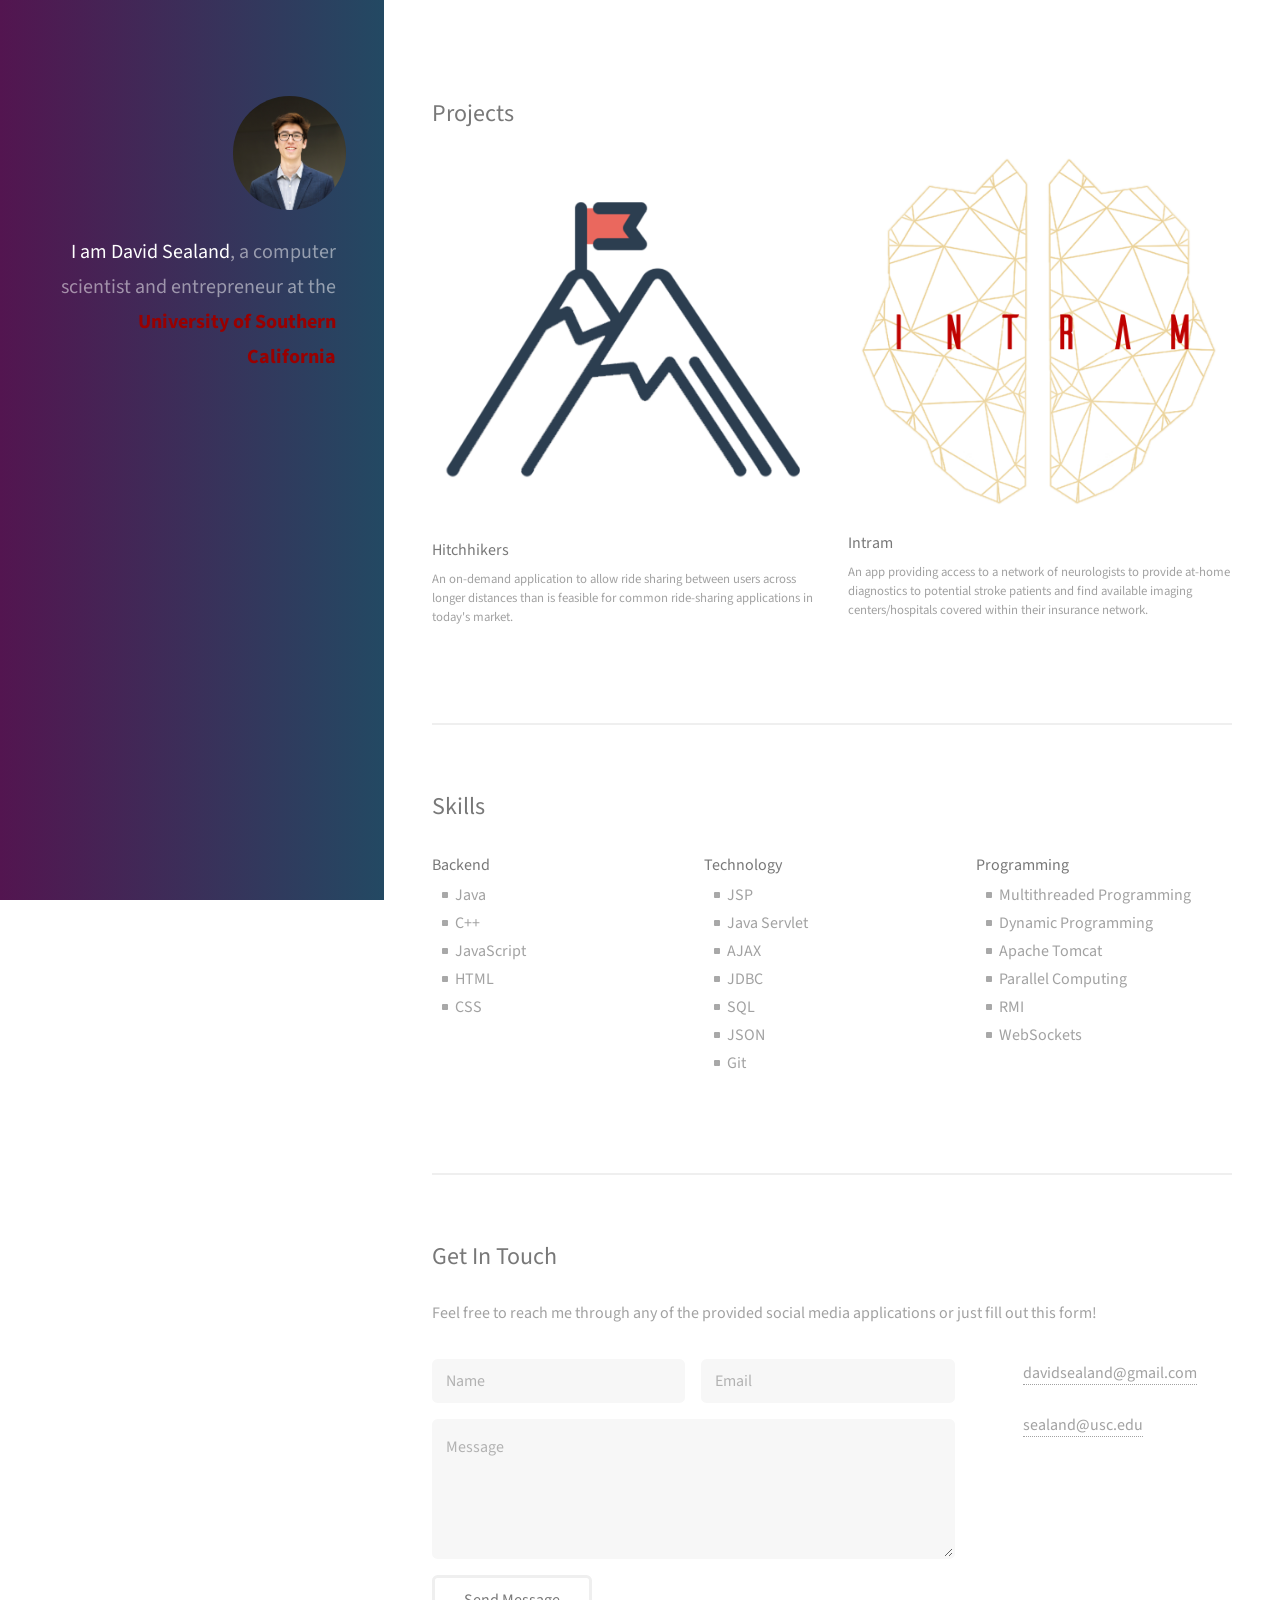
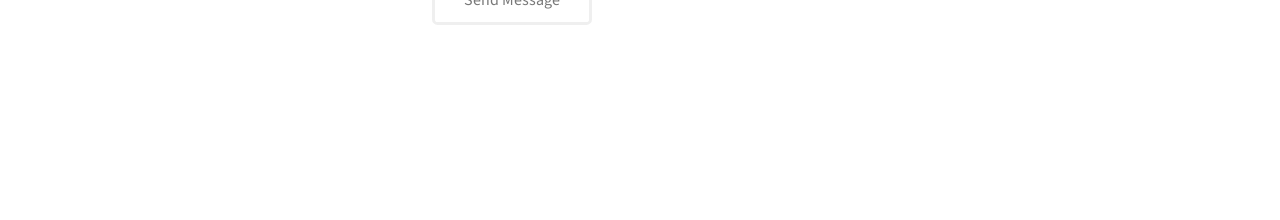
==== index.html @ 8eb6af82 "gradient" ====
<!DOCTYPE HTML>
<!--
	Strata by HTML5 UP
	html5up.net | @ajlkn
	Free for personal and commercial use under the CCA 3.0 license (html5up.net/license)
-->
<html>
	<head>
		<title>David Sealand</title>
		<link rel="icon" href="images/DS.jpg"/>
		<meta charset="utf-8" />
		<meta name="viewport" content="width=device-width, initial-scale=1" />
		<!--[if lte IE 8]><script src="assets/js/ie/html5shiv.js"></script><![endif]-->
		<link rel="stylesheet" href="assets/css/main.css" />
		<script src="https://cdnjs.cloudflare.com/ajax/libs/jquery/2.0.2/jquery.min.js"></script>
		<script src="assets/js/gradient.js"></script>
		<!--[if lte IE 8]><link rel="stylesheet" href="assets/css/ie8.css" /><![endif]-->
	</head>

	<body id="top">
		<!-- Header -->
			<header id="header">
				<div class="inner">
					<a href="#" class="image avatar"><img src="images\fulls\profile.jpg" alt="" /></a>
					<h1><strong>I am David Sealand</strong>, a computer<br />
					scientist and entrepreneur at the<br />
					<h7>University of Southern California</h7></h1><!--<a href="http://html5up.net">HTML5 UP</a>.</h1-->
				</div>
			</header>

		<!-- Main -->
			<div id="main">

				<!-- One -->
					<!-- <section id="one">
						<header class="major">
							<h2>Ipsum lorem dolor aliquam ante commodo<br />
							magna sed accumsan arcu neque.</h2>
						</header>
						<p>I am a sophomore studying computer science at the University of Southern California.</p>
						<ul class="actions">
							<li><a href="#" class="button">Learn More</a></li>
						</ul>
					</section> -->

				<!-- Two -->
					<section id="two">
						<h2>Projects</h2>
						<div class="row">
							<article class="6u 12u$(xsmall) work-item">
								<a href="https://github.com/davidsealand/Hitchhikers" target="_blank" class="image fit thumb"><img src="images/fulls/HitchhikersIcon.png" alt="" /></a>
								<h3>Hitchhikers</h3>
								<p>An on-demand application to allow ride sharing between users across longer distances than is feasible for common ride-sharing applications in today's market.</p>
							</article>
							<article class="6u$ 12u$(xsmall) work-item">
								<a href="http://scf.usc.edu/~sealand/Intram.pdf" target="_blank" class="image fit thumb"><img src="images/fulls/IntramIcon.png" alt="" /></a>
								<h3>Intram</h3>
								<p>An app providing access to a network of neurologists to provide at-home diagnostics to potential stroke patients and find available imaging centers/hospitals covered within their insurance network.</p>
							</article>
							<!-- <article class="6u 12u$(xsmall) work-item">
								<a href="images/fulls/03.jpg" class="image fit thumb"><img src="images/thumbs/03.jpg" alt="" /></a>
								<h3>Tortor metus commodo</h3>
								<p>Lorem ipsum dolor sit amet nisl sed nullam feugiat.</p>
							</article>
							<article class="6u$ 12u$(xsmall) work-item">
								<a href="images/fulls/04.jpg" class="image fit thumb"><img src="images/thumbs/04.jpg" alt="" /></a>
								<h3>Quam neque phasellus</h3>
								<p>Lorem ipsum dolor sit amet nisl sed nullam feugiat.</p>
							</article>
							<article class="6u 12u$(xsmall) work-item">
								<a href="images/fulls/05.jpg" class="image fit thumb"><img src="images/thumbs/05.jpg" alt="" /></a>
								<h3>Nunc enim commodo aliquet</h3>
								<p>Lorem ipsum dolor sit amet nisl sed nullam feugiat.</p>
							</article>
							<article class="6u$ 12u$(xsmall) work-item">
								<a href="images/fulls/06.jpg" class="image fit thumb"><img src="images/thumbs/06.jpg" alt="" /></a>
								<h3>Risus ornare lacinia</h3>
								<p>Lorem ipsum dolor sit amet nisl sed nullam feugiat.</p>
							</article> -->
						</div>
						<!-- <ul class="actions">
							<li><a href="#" class="button">Full Portfolio</a></li>
						</ul> -->
					</section>
					<section id="one">
						<h2>Skills</h2>
						<div class="box alt">
							<div class="row 50% uniform">
								<div class="4u"><span>
									<h8>Backend</h8>
									<ul>
										<li>Java</li>
										<li>C++</li>
										<li>JavaScript</li>
										<li>HTML</li>
										<li>CSS</li>
									</ul>
								</span></div>
								<div class="4u"><span>
									<h8><strong>Technology</strong></h8>
									<ul>
										<li>JSP</li>
										<li>Java Servlet</li>
										<li>AJAX</li>
										<li>JDBC</li>
										<li>SQL</li>
										<li>JSON</li>
										<li>Git</li>
									</ul>
								</span></div>
								<div class="4u$"><span>
									<h8><strong>Programming</strong></h8>
									<ul>
										<li>Multithreaded Programming</li>
										<li>Dynamic Programming</li>
										<li>Apache Tomcat</li>
										<li>Parallel Computing</li>
										<li>RMI</li>
										<li>WebSockets</li>
									</ul>
								</span></div>
							</div>
						</div>
					</section>
				<!-- Three -->
					<section id="three">
						<h2>Get In Touch</h2>
						<p>Feel free to reach me through any of the provided social media applications or just fill out this form!</p>
						<div class="row">
							<div class="8u 12u$(small)">
								<form method="post" action="http://www.usc.edu/cgi-bin/mail_form/sealand@usc.edu">
									<div class="row uniform 50%">
										<div class="6u 12u$(xsmall)"><input type="text" name="name" id="name" placeholder="Name" /></div>
										<div class="6u$ 12u$(xsmall)"><input type="email" name="email" id="email" placeholder="Email" /></div>
										<div class="12u$"><textarea name="message" id="message" placeholder="Message" rows="4"></textarea></div>
									</div>
									<ul class="actions">
										<li><input type="submit" value="Send Message" /></li>
									</ul>
								</form>
								
							</div>
							<div class="4u$ 12u$(small)">
								<ul class="labeled-icons">
									<!-- <li>
										<h3 class="icon fa-home"><span class="label">Address</span></h3>
										1816 NW 127th Pl<br />
										Portland, OR, 97229<br />
										United States
									</li> -->
									<!-- <li>
										<h3 class="icon fa-mobile"><span class="label">Phone</span></h3>
										503-351-7120
									</li> -->
									<li>
										<h3 class="icon fa-envelope-o"><span class="label">Email</span></h3>
										<a href="#">davidsealand@gmail.com</a>
									</li>
									<li>
										<h3 class="icon fa-envelope-o"><span class="label">Email</span></h3>
										<a href="#">sealand@usc.edu</a>
									</li>
								</ul>
							</div>
						</div>
					</section>

				<!-- Four -->
				<!-- 
					<section id="four">
						<h2>Elements</h2>

						<section>
							<h4>Text</h4>
							<p>This is <b>bold</b> and this is <strong>strong</strong>. This is <i>italic</i> and this is <em>emphasized</em>.
							This is <sup>superscript</sup> text and this is <sub>subscript</sub> text.
							This is <u>underlined</u> and this is code: <code>for (;;) { ... }</code>. Finally, <a href="#">this is a link</a>.</p>
							<hr />
							<header>
								<h4>Heading with a Subtitle</h4>
								<p>Lorem ipsum dolor sit amet nullam id egestas urna aliquam</p>
							</header>
							<p>Nunc lacinia ante nunc ac lobortis. Interdum adipiscing gravida odio porttitor sem non mi integer non faucibus ornare mi ut ante amet placerat aliquet. Volutpat eu sed ante lacinia sapien lorem accumsan varius montes viverra nibh in adipiscing blandit tempus accumsan.</p>
							<header>
								<h5>Heading with a Subtitle</h5>
								<p>Lorem ipsum dolor sit amet nullam id egestas urna aliquam</p>
							</header>
							<p>Nunc lacinia ante nunc ac lobortis. Interdum adipiscing gravida odio porttitor sem non mi integer non faucibus ornare mi ut ante amet placerat aliquet. Volutpat eu sed ante lacinia sapien lorem accumsan varius montes viverra nibh in adipiscing blandit tempus accumsan.</p>
							<hr />
							<h2>Heading Level 2</h2>
							<h3>Heading Level 3</h3>
							<h4>Heading Level 4</h4>
							<h5>Heading Level 5</h5>
							<h6>Heading Level 6</h6>
							<hr />
							<h5>Blockquote</h5>
							<blockquote>Fringilla nisl. Donec accumsan interdum nisi, quis tincidunt felis sagittis eget tempus euismod. Vestibulum ante ipsum primis in faucibus vestibulum. Blandit adipiscing eu felis iaculis volutpat ac adipiscing accumsan faucibus. Vestibulum ante ipsum primis in faucibus lorem ipsum dolor sit amet nullam adipiscing eu felis.</blockquote>
							<h5>Preformatted</h5>
							<pre><code>i = 0;

while (!deck.isInOrder()) {
print 'Iteration ' + i;
deck.shuffle();
i++;
}

print 'It took ' + i + ' iterations to sort the deck.';</code></pre>
						</section>

						<section>
							<h4>Lists</h4>
							<div class="row">
								<div class="6u 12u$(xsmall)">
									<h5>Unordered</h5>
									<ul>
										<li>Dolor pulvinar etiam magna etiam.</li>
										<li>Sagittis adipiscing lorem eleifend.</li>
										<li>Felis enim feugiat dolore viverra.</li>
									</ul>
									<h5>Alternate</h5>
									<ul class="alt">
										<li>Dolor pulvinar etiam magna etiam.</li>
										<li>Sagittis adipiscing lorem eleifend.</li>
										<li>Felis enim feugiat dolore viverra.</li>
									</ul>
								</div>
								<div class="6u$ 12u$(xsmall)">
									<h5>Ordered</h5>
									<ol>
										<li>Dolor pulvinar etiam magna etiam.</li>
										<li>Etiam vel felis at lorem sed viverra.</li>
										<li>Felis enim feugiat dolore viverra.</li>
										<li>Dolor pulvinar etiam magna etiam.</li>
										<li>Etiam vel felis at lorem sed viverra.</li>
										<li>Felis enim feugiat dolore viverra.</li>
									</ol>
									<h5>Icons</h5>
									<ul class="icons">
										<li><a href="#" class="icon fa-twitter"><span class="label">Twitter</span></a></li>
										<li><a href="#" class="icon fa-facebook"><span class="label">Facebook</span></a></li>
										<li><a href="#" class="icon fa-instagram"><span class="label">Instagram</span></a></li>
										<li><a href="#" class="icon fa-github"><span class="label">Github</span></a></li>
										<li><a href="#" class="icon fa-dribbble"><span class="label">Dribbble</span></a></li>
										<li><a href="#" class="icon fa-tumblr"><span class="label">Tumblr</span></a></li>
									</ul>
								</div>
							</div>
							<h5>Actions</h5>
							<ul class="actions">
								<li><a href="#" class="button special">Default</a></li>
								<li><a href="#" class="button">Default</a></li>
							</ul>
							<ul class="actions small">
								<li><a href="#" class="button special small">Small</a></li>
								<li><a href="#" class="button small">Small</a></li>
							</ul>
							<div class="row">
								<div class="6u 12u$(small)">
									<ul class="actions vertical">
										<li><a href="#" class="button special">Default</a></li>
										<li><a href="#" class="button">Default</a></li>
									</ul>
								</div>
								<div class="6u$ 12u$(small)">
									<ul class="actions vertical small">
										<li><a href="#" class="button special small">Small</a></li>
										<li><a href="#" class="button small">Small</a></li>
									</ul>
								</div>
								<div class="6u 12u$(small)">
									<ul class="actions vertical">
										<li><a href="#" class="button special fit">Default</a></li>
										<li><a href="#" class="button fit">Default</a></li>
									</ul>
								</div>
								<div class="6u$ 12u$(small)">
									<ul class="actions vertical small">
										<li><a href="#" class="button special small fit">Small</a></li>
										<li><a href="#" class="button small fit">Small</a></li>
									</ul>
								</div>
							</div>
						</section>

						<section>
							<h4>Table</h4>
							<h5>Default</h5>
							<div class="table-wrapper">
								<table>
									<thead>
										<tr>
											<th>Name</th>
											<th>Description</th>
											<th>Price</th>
										</tr>
									</thead>
									<tbody>
										<tr>
											<td>Item One</td>
											<td>Ante turpis integer aliquet porttitor.</td>
											<td>29.99</td>
										</tr>
										<tr>
											<td>Item Two</td>
											<td>Vis ac commodo adipiscing arcu aliquet.</td>
											<td>19.99</td>
										</tr>
										<tr>
											<td>Item Three</td>
											<td> Morbi faucibus arcu accumsan lorem.</td>
											<td>29.99</td>
										</tr>
										<tr>
											<td>Item Four</td>
											<td>Vitae integer tempus condimentum.</td>
											<td>19.99</td>
										</tr>
										<tr>
											<td>Item Five</td>
											<td>Ante turpis integer aliquet porttitor.</td>
											<td>29.99</td>
										</tr>
									</tbody>
									<tfoot>
										<tr>
											<td colspan="2"></td>
											<td>100.00</td>
										</tr>
									</tfoot>
								</table>
							</div>

							<h5>Alternate</h5>
							<div class="table-wrapper">
								<table class="alt">
									<thead>
										<tr>
											<th>Name</th>
											<th>Description</th>
											<th>Price</th>
										</tr>
									</thead>
									<tbody>
										<tr>
											<td>Item One</td>
											<td>Ante turpis integer aliquet porttitor.</td>
											<td>29.99</td>
										</tr>
										<tr>
											<td>Item Two</td>
											<td>Vis ac commodo adipiscing arcu aliquet.</td>
											<td>19.99</td>
										</tr>
										<tr>
											<td>Item Three</td>
											<td> Morbi faucibus arcu accumsan lorem.</td>
											<td>29.99</td>
										</tr>
										<tr>
											<td>Item Four</td>
											<td>Vitae integer tempus condimentum.</td>
											<td>19.99</td>
										</tr>
										<tr>
											<td>Item Five</td>
											<td>Ante turpis integer aliquet porttitor.</td>
											<td>29.99</td>
										</tr>
									</tbody>
									<tfoot>
										<tr>
											<td colspan="2"></td>
											<td>100.00</td>
										</tr>
									</tfoot>
								</table>
							</div>
						</section>

						<section>
							<h4>Buttons</h4>
							<ul class="actions">
								<li><a href="#" class="button special">Special</a></li>
								<li><a href="#" class="button">Default</a></li>
							</ul>
							<ul class="actions">
								<li><a href="#" class="button big">Big</a></li>
								<li><a href="#" class="button">Default</a></li>
								<li><a href="#" class="button small">Small</a></li>
							</ul>
							<ul class="actions fit">
								<li><a href="#" class="button special fit">Fit</a></li>
								<li><a href="#" class="button fit">Fit</a></li>
							</ul>
							<ul class="actions fit small">
								<li><a href="#" class="button special fit small">Fit + Small</a></li>
								<li><a href="#" class="button fit small">Fit + Small</a></li>
							</ul>
							<ul class="actions">
								<li><a href="#" class="button special icon fa-download">Icon</a></li>
								<li><a href="#" class="button icon fa-download">Icon</a></li>
							</ul>
							<ul class="actions">
								<li><span class="button special disabled">Special</span></li>
								<li><span class="button disabled">Default</span></li>
							</ul>
						</section>

						<section>
							<h4>Form</h4>
							<form method="post" action="#">
								<div class="row uniform 50%">
									<div class="6u 12u$(xsmall)">
										<input type="text" name="demo-name" id="demo-name" value="" placeholder="Name" />
									</div>
									<div class="6u$ 12u$(xsmall)">
										<input type="email" name="demo-email" id="demo-email" value="" placeholder="Email" />
									</div>
									<div class="12u$">
										<div class="select-wrapper">
											<select name="demo-category" id="demo-category">
												<option value="">- Category -</option>
												<option value="1">Manufacturing</option>
												<option value="1">Shipping</option>
												<option value="1">Administration</option>
												<option value="1">Human Resources</option>
											</select>
										</div>
									</div>
									<div class="4u 12u$(small)">
										<input type="radio" id="demo-priority-low" name="demo-priority" checked>
										<label for="demo-priority-low">Low Priority</label>
									</div>
									<div class="4u 12u$(small)">
										<input type="radio" id="demo-priority-normal" name="demo-priority">
										<label for="demo-priority-normal">Normal Priority</label>
									</div>
									<div class="4u$ 12u(small)">
										<input type="radio" id="demo-priority-high" name="demo-priority">
										<label for="demo-priority-high">High Priority</label>
									</div>
									<div class="6u 12u$(small)">
										<input type="checkbox" id="demo-copy" name="demo-copy">
										<label for="demo-copy">Email me a copy of this message</label>
									</div>
									<div class="6u$ 12u$(small)">
										<input type="checkbox" id="demo-human" name="demo-human" checked>
										<label for="demo-human">I am a human and not a robot</label>
									</div>
									<div class="12u$">
										<textarea name="demo-message" id="demo-message" placeholder="Enter your message" rows="6"></textarea>
									</div>
									<div class="12u$">
										<ul class="actions">
											<li><input type="submit" value="Send Message" class="special" /></li>
											<li><input type="reset" value="Reset" /></li>
										</ul>
									</div>
								</div>
							</form>
						</section>

						<section>
							<h4>Image</h4>
							<h5>Fit</h5>
							<div class="box alt">
								<div class="row 50% uniform">
									<div class="12u$"><span class="image fit"><img src="images/fulls/05.jpg" alt="" /></span></div>
									<div class="4u"><span class="image fit"><img src="images/thumbs/01.jpg" alt="" /></span></div>
									<div class="4u"><span class="image fit"><img src="images/thumbs/02.jpg" alt="" /></span></div>
									<div class="4u$"><span class="image fit"><img src="images/thumbs/03.jpg" alt="" /></span></div>
									<div class="4u"><span class="image fit"><img src="images/thumbs/04.jpg" alt="" /></span></div>
									<div class="4u"><span class="image fit"><img src="images/thumbs/05.jpg" alt="" /></span></div>
									<div class="4u$"><span class="image fit"><img src="images/thumbs/06.jpg" alt="" /></span></div>
									<div class="4u"><span class="image fit"><img src="images/thumbs/03.jpg" alt="" /></span></div>
									<div class="4u"><span class="image fit"><img src="images/thumbs/02.jpg" alt="" /></span></div>
									<div class="4u$"><span class="image fit"><img src="images/thumbs/01.jpg" alt="" /></span></div>
								</div>
							</div>
							<h5>Left &amp; Right</h5>
							<p><span class="image left"><img src="images/avatar.jpg" alt="" /></span>Fringilla nisl. Donec accumsan interdum nisi, quis tincidunt felis sagittis eget. tempus euismod. Vestibulum ante ipsum primis in faucibus vestibulum. Blandit adipiscing eu felis iaculis volutpat ac adipiscing accumsan eu faucibus. Integer ac pellentesque praesent tincidunt felis sagittis eget. tempus euismod. Vestibulum ante ipsum primis in faucibus vestibulum. Blandit adipiscing eu felis iaculis volutpat ac adipiscing accumsan eu faucibus. Integer ac pellentesque praesent. Donec accumsan interdum nisi, quis tincidunt felis sagittis eget. tempus euismod. Vestibulum ante ipsum primis in faucibus vestibulum. Blandit adipiscing eu felis iaculis volutpat ac adipiscing accumsan eu faucibus. Integer ac pellentesque praesent tincidunt felis sagittis eget. tempus euismod. Vestibulum ante ipsum primis in faucibus vestibulum. Blandit adipiscing eu felis iaculis volutpat ac adipiscing accumsan eu faucibus. Integer ac pellentesque praesent.</p>
							<p><span class="image right"><img src="images/avatar.jpg" alt="" /></span>Fringilla nisl. Donec accumsan interdum nisi, quis tincidunt felis sagittis eget. tempus euismod. Vestibulum ante ipsum primis in faucibus vestibulum. Blandit adipiscing eu felis iaculis volutpat ac adipiscing accumsan eu faucibus. Integer ac pellentesque praesent tincidunt felis sagittis eget. tempus euismod. Vestibulum ante ipsum primis in faucibus vestibulum. Blandit adipiscing eu felis iaculis volutpat ac adipiscing accumsan eu faucibus. Integer ac pellentesque praesent. Donec accumsan interdum nisi, quis tincidunt felis sagittis eget. tempus euismod. Vestibulum ante ipsum primis in faucibus vestibulum. Blandit adipiscing eu felis iaculis volutpat ac adipiscing accumsan eu faucibus. Integer ac pellentesque praesent tincidunt felis sagittis eget. tempus euismod. Vestibulum ante ipsum primis in faucibus vestibulum. Blandit adipiscing eu felis iaculis volutpat ac adipiscing accumsan eu faucibus. Integer ac pellentesque praesent.</p>
						</section>

					</section>
				 -->

			</div>

		<!-- Footer -->
			<footer id="footer">
				<div class="inner">
					<ul class="icons">
						<li><a href="http://scf.usc.edu/~sealand/davidres.pdf" class="icon fa-file-text-o" target="_blank"><span class="label">Resume</span></a></li>
						<li><a href="https://github.com/davidsealand" class="icon fa-github" target="_blank"><span class="label">Github</span></a></li>
						<li><a href="https://www.linkedin.com/in/davidsealand/" class="icon fa-linkedin" target="_blank"><span class="label">LinkedIn</span></a></li>
						<li><a href="https://www.facebook.com/david.sealand" class="icon fa-facebook" target="_blank"><span class="label">Facebook</span></a></li>
						<li><a href="https://open.spotify.com/user/12101327027" class="icon fa-spotify" target="_blank"><span class="label">Spotify</span></a></li>
						<li><a href="mailto:davidsealand@gmail.com?Subject=Website%20Visitor" class="icon fa-envelope-o"><span class="label" target="_blank">Email</span></a></li>
					</ul>
					<ul class="copyright">
						<li>&copy; David Sealand 2017</li><li>Design: <a href="http://html5up.net">HTML5 UP</a></li>
					</ul>
				</div>
			</footer>

		<!-- Scripts -->
			<script src="assets/js/jquery.min.js"></script>
			<script src="assets/js/jquery.poptrox.min.js"></script>
			<script src="assets/js/skel.min.js"></script>
			<script src="assets/js/util.js"></script>
			<!--[if lte IE 8]><script src="assets/js/ie/respond.min.js"></script><![endif]-->
			<script src="assets/js/main.js"></script>

	</body>
</html>
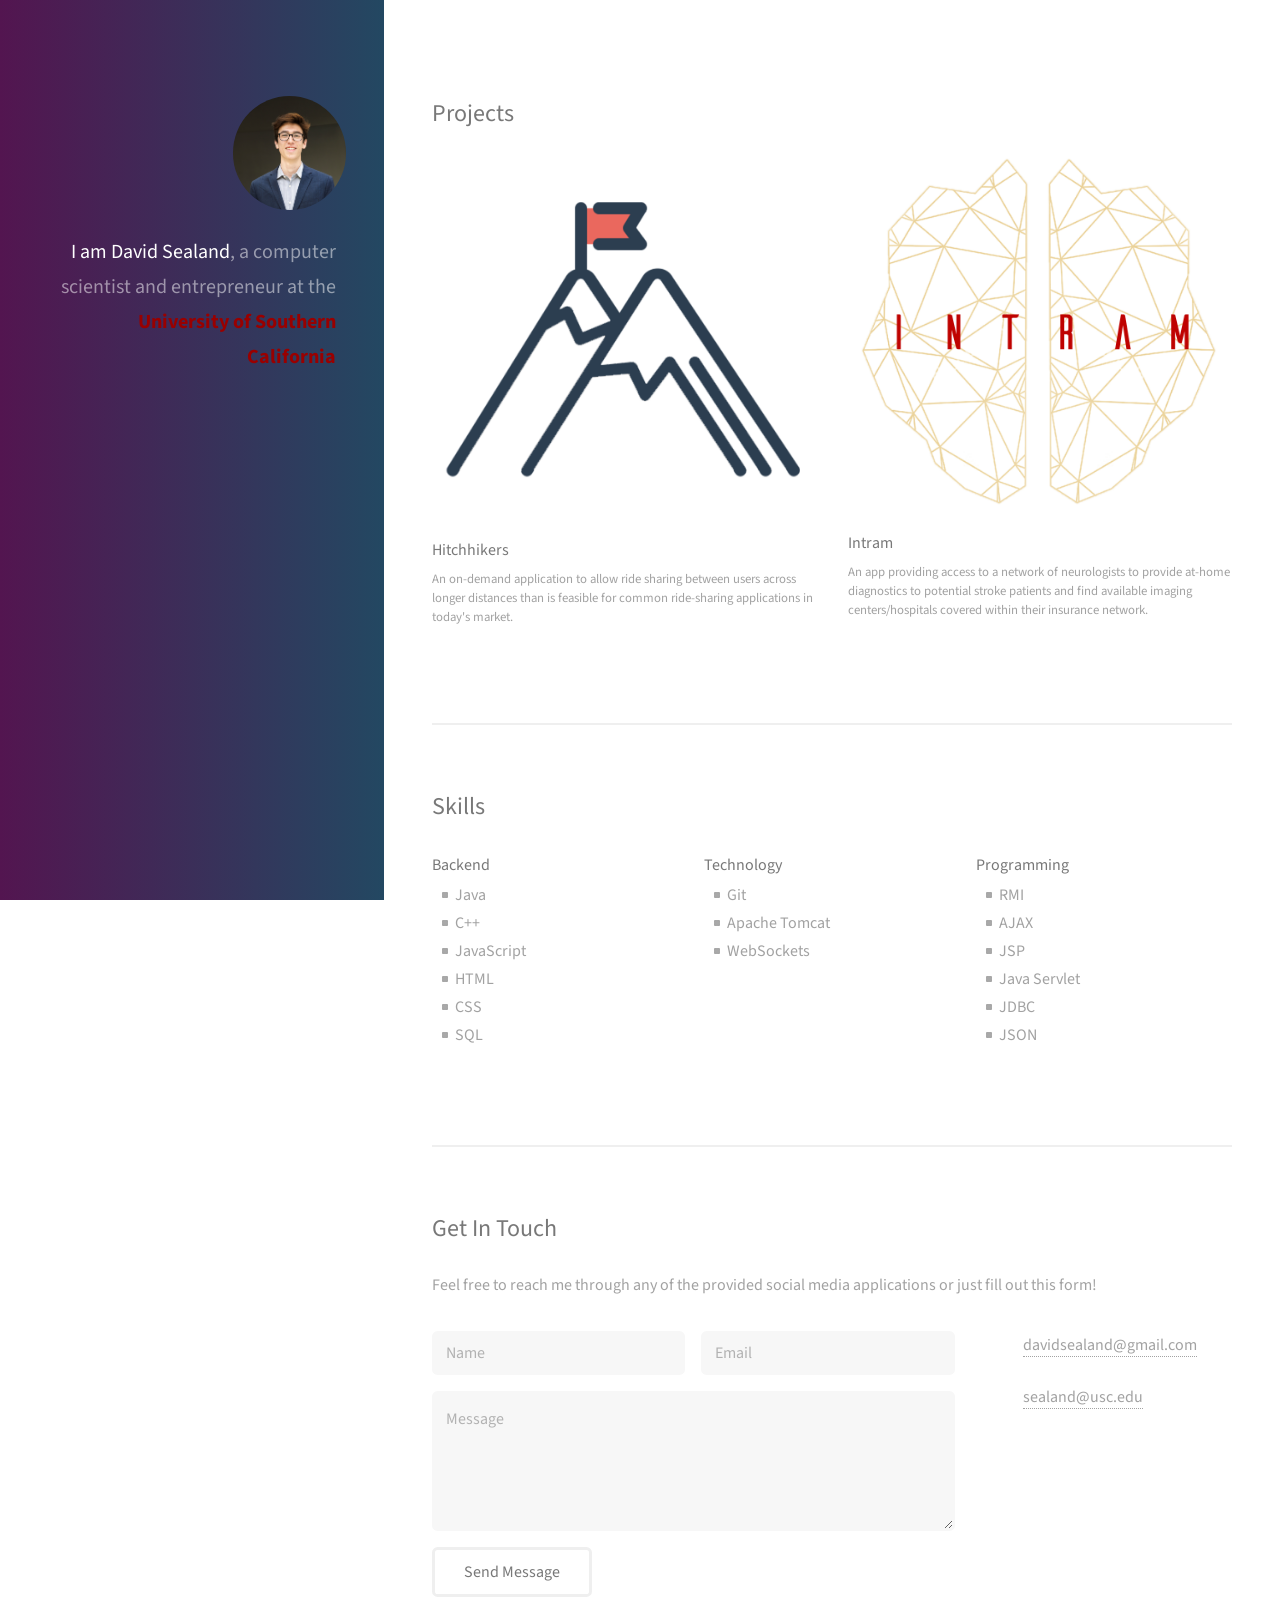
==== commit 90bf5c59: "lol" ====
--- a/index.html
+++ b/index.html
@@ -94,29 +94,29 @@
 										<li>JavaScript</li>
 										<li>HTML</li>
 										<li>CSS</li>
+										<li>SQL</li>
 									</ul>
 								</span></div>
 								<div class="4u"><span>
 									<h8><strong>Technology</strong></h8>
 									<ul>
-										<li>JSP</li>
-										<li>Java Servlet</li>
-										<li>AJAX</li>
-										<li>JDBC</li>
-										<li>SQL</li>
-										<li>JSON</li>
 										<li>Git</li>
+										<li>Apache Tomcat</li>
+										<li>WebSockets</li>
 									</ul>
 								</span></div>
 								<div class="4u$"><span>
 									<h8><strong>Programming</strong></h8>
 									<ul>
-										<li>Multithreaded Programming</li>
-										<li>Dynamic Programming</li>
-										<li>Apache Tomcat</li>
-										<li>Parallel Computing</li>
+										<!-- <li>Multithreaded Programming</li> -->
+										<!-- li>Dynamic Programming</li> -->
+										<!-- <li>Parallel Computing</li> -->
 										<li>RMI</li>
-										<li>WebSockets</li>
+										<li>AJAX</li>
+										<li>JSP</li>
+										<li>Java Servlet</li>
+										<li>JDBC</li>
+										<li>JSON</li>
 									</ul>
 								</span></div>
 							</div>
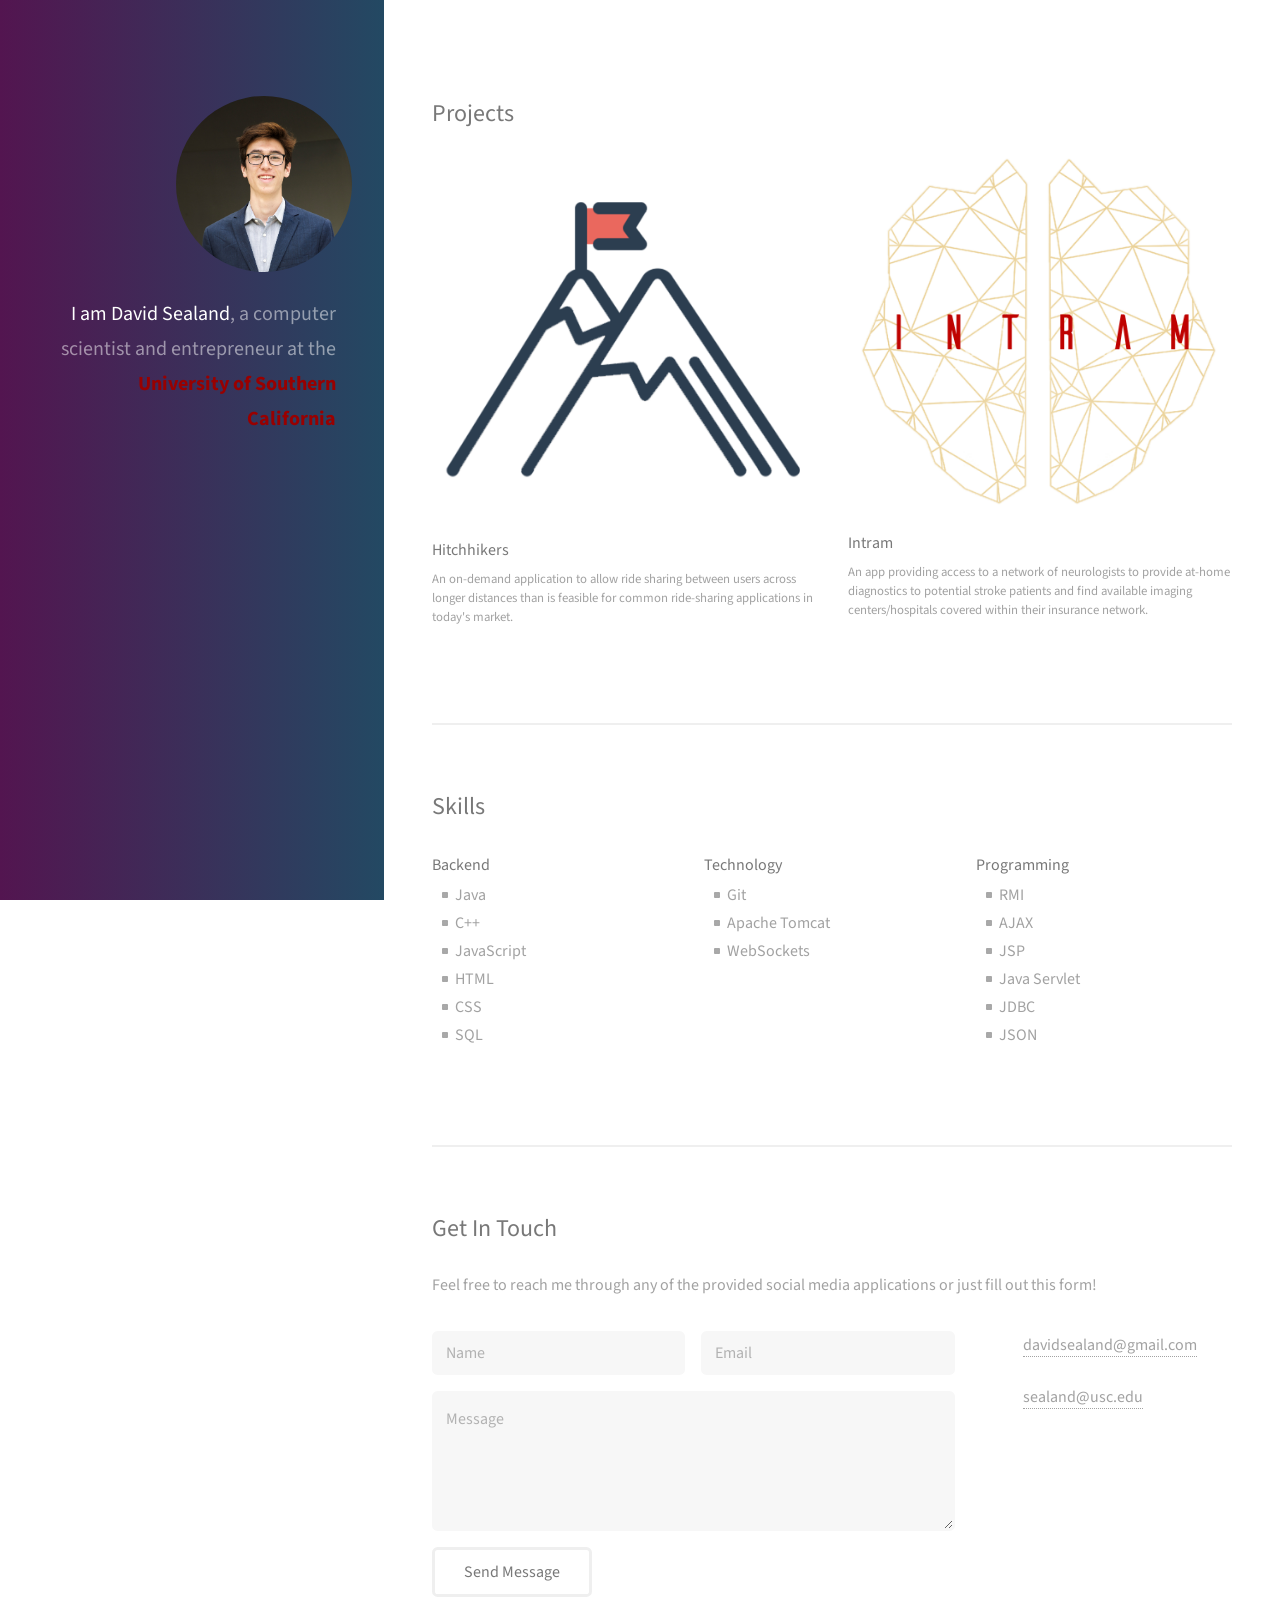
==== commit d960e2db: "bigger picture" ====
--- a/index.html
+++ b/index.html
@@ -21,7 +21,7 @@
 		<!-- Header -->
 			<header id="header">
 				<div class="inner">
-					<a href="#" class="image avatar"><img src="images\fulls\profile.jpg" alt="" /></a>
+					<a href="images\fulls\profile.jpg" class="image avatar"><img src="images\fulls\profile.jpg" alt="" /></a>
 					<h1><strong>I am David Sealand</strong>, a computer<br />
 					scientist and entrepreneur at the<br />
 					<h7>University of Southern California</h7></h1><!--<a href="http://html5up.net">HTML5 UP</a>.</h1-->
@@ -61,8 +61,8 @@
 								<a href="images/fulls/03.jpg" class="image fit thumb"><img src="images/thumbs/03.jpg" alt="" /></a>
 								<h3>Tortor metus commodo</h3>
 								<p>Lorem ipsum dolor sit amet nisl sed nullam feugiat.</p>
-							</article>
-							<article class="6u$ 12u$(xsmall) work-item">
+							</article> -->
+							<!-- <article class="6u$ 12u$(xsmall) work-item">
 								<a href="images/fulls/04.jpg" class="image fit thumb"><img src="images/thumbs/04.jpg" alt="" /></a>
 								<h3>Quam neque phasellus</h3>
 								<p>Lorem ipsum dolor sit amet nisl sed nullam feugiat.</p>
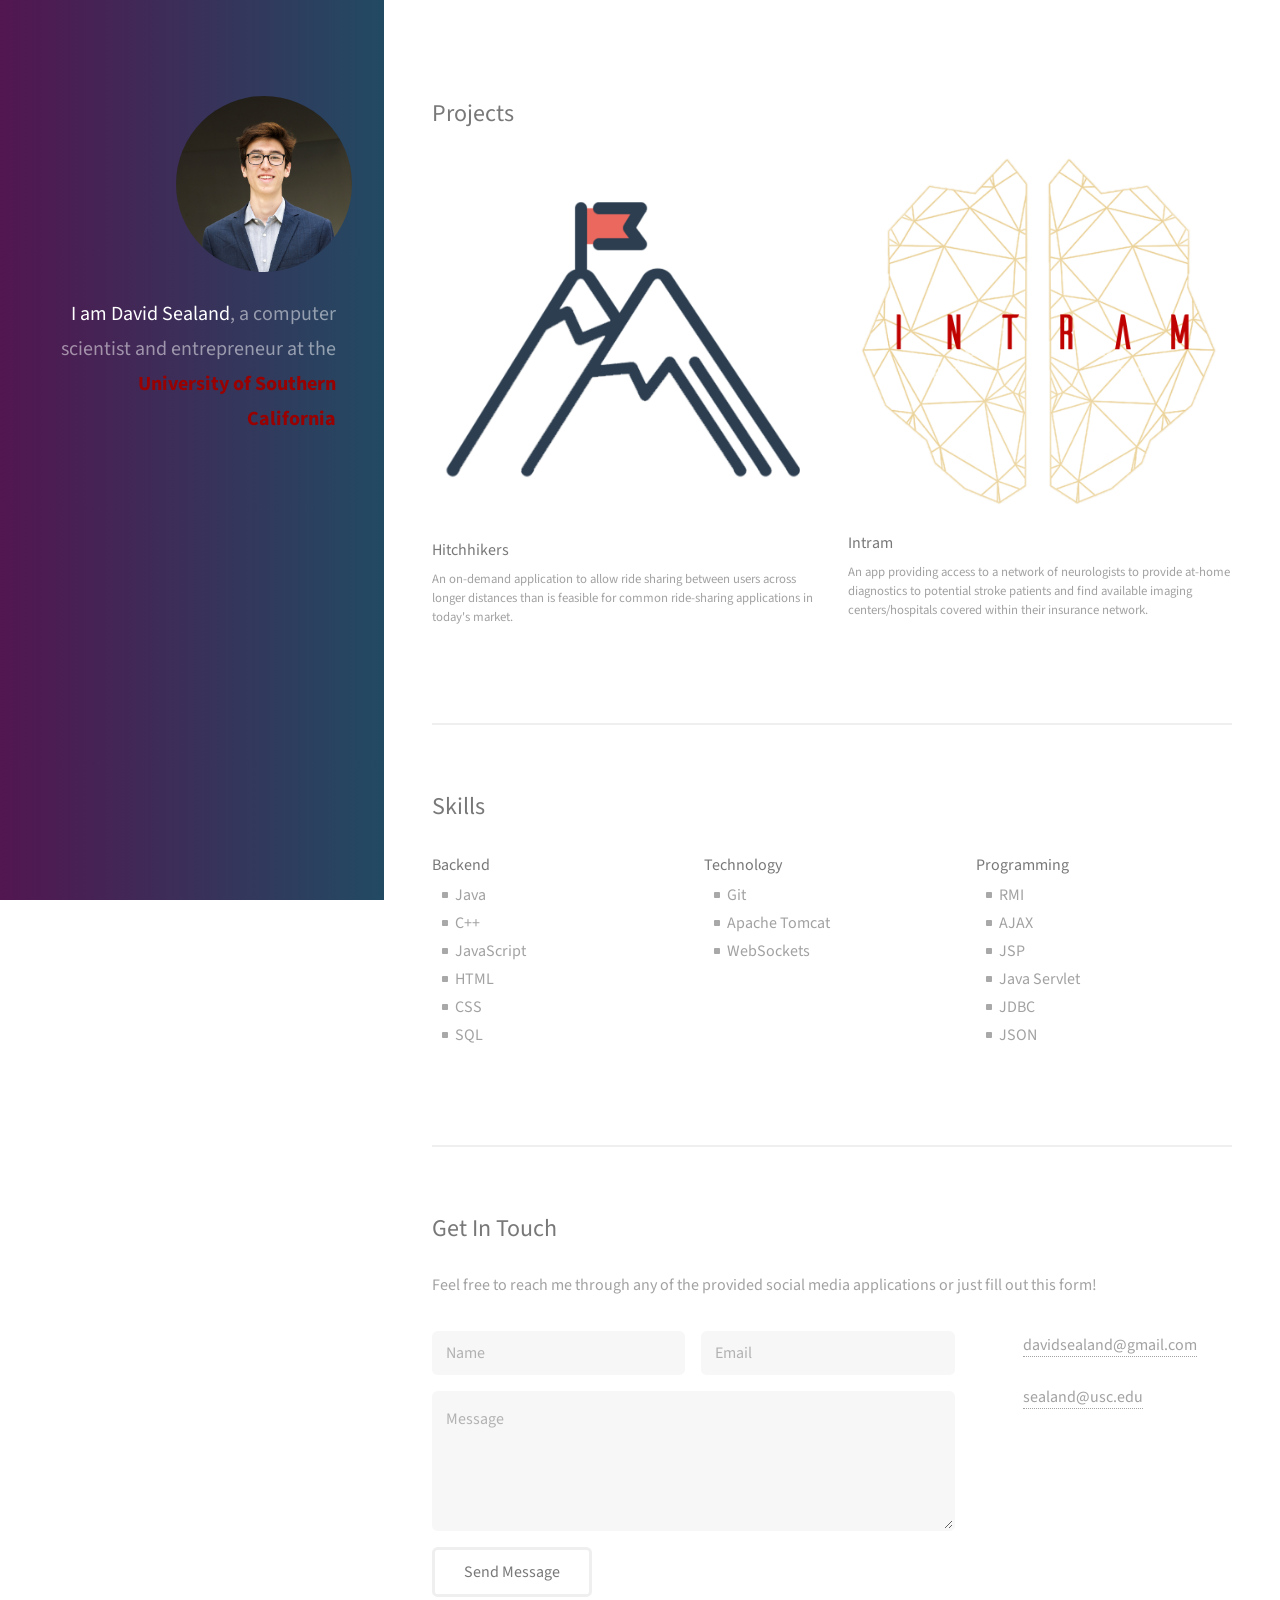
==== commit 351a295b: "update intram" ====
--- a/index.html
+++ b/index.html
@@ -53,7 +53,7 @@
 								<p>An on-demand application to allow ride sharing between users across longer distances than is feasible for common ride-sharing applications in today's market.</p>
 							</article>
 							<article class="6u$ 12u$(xsmall) work-item">
-								<a href="http://scf.usc.edu/~sealand/Intram.pdf" target="_blank" class="image fit thumb"><img src="images/fulls/IntramIcon.png" alt="" /></a>
+								<a href="http://scf.usc.edu/~sealand/Intram%20(1).pdf" target="_blank" class="image fit thumb"><img src="images/fulls/IntramIcon.png" alt="" /></a>
 								<h3>Intram</h3>
 								<p>An app providing access to a network of neurologists to provide at-home diagnostics to potential stroke patients and find available imaging centers/hospitals covered within their insurance network.</p>
 							</article>
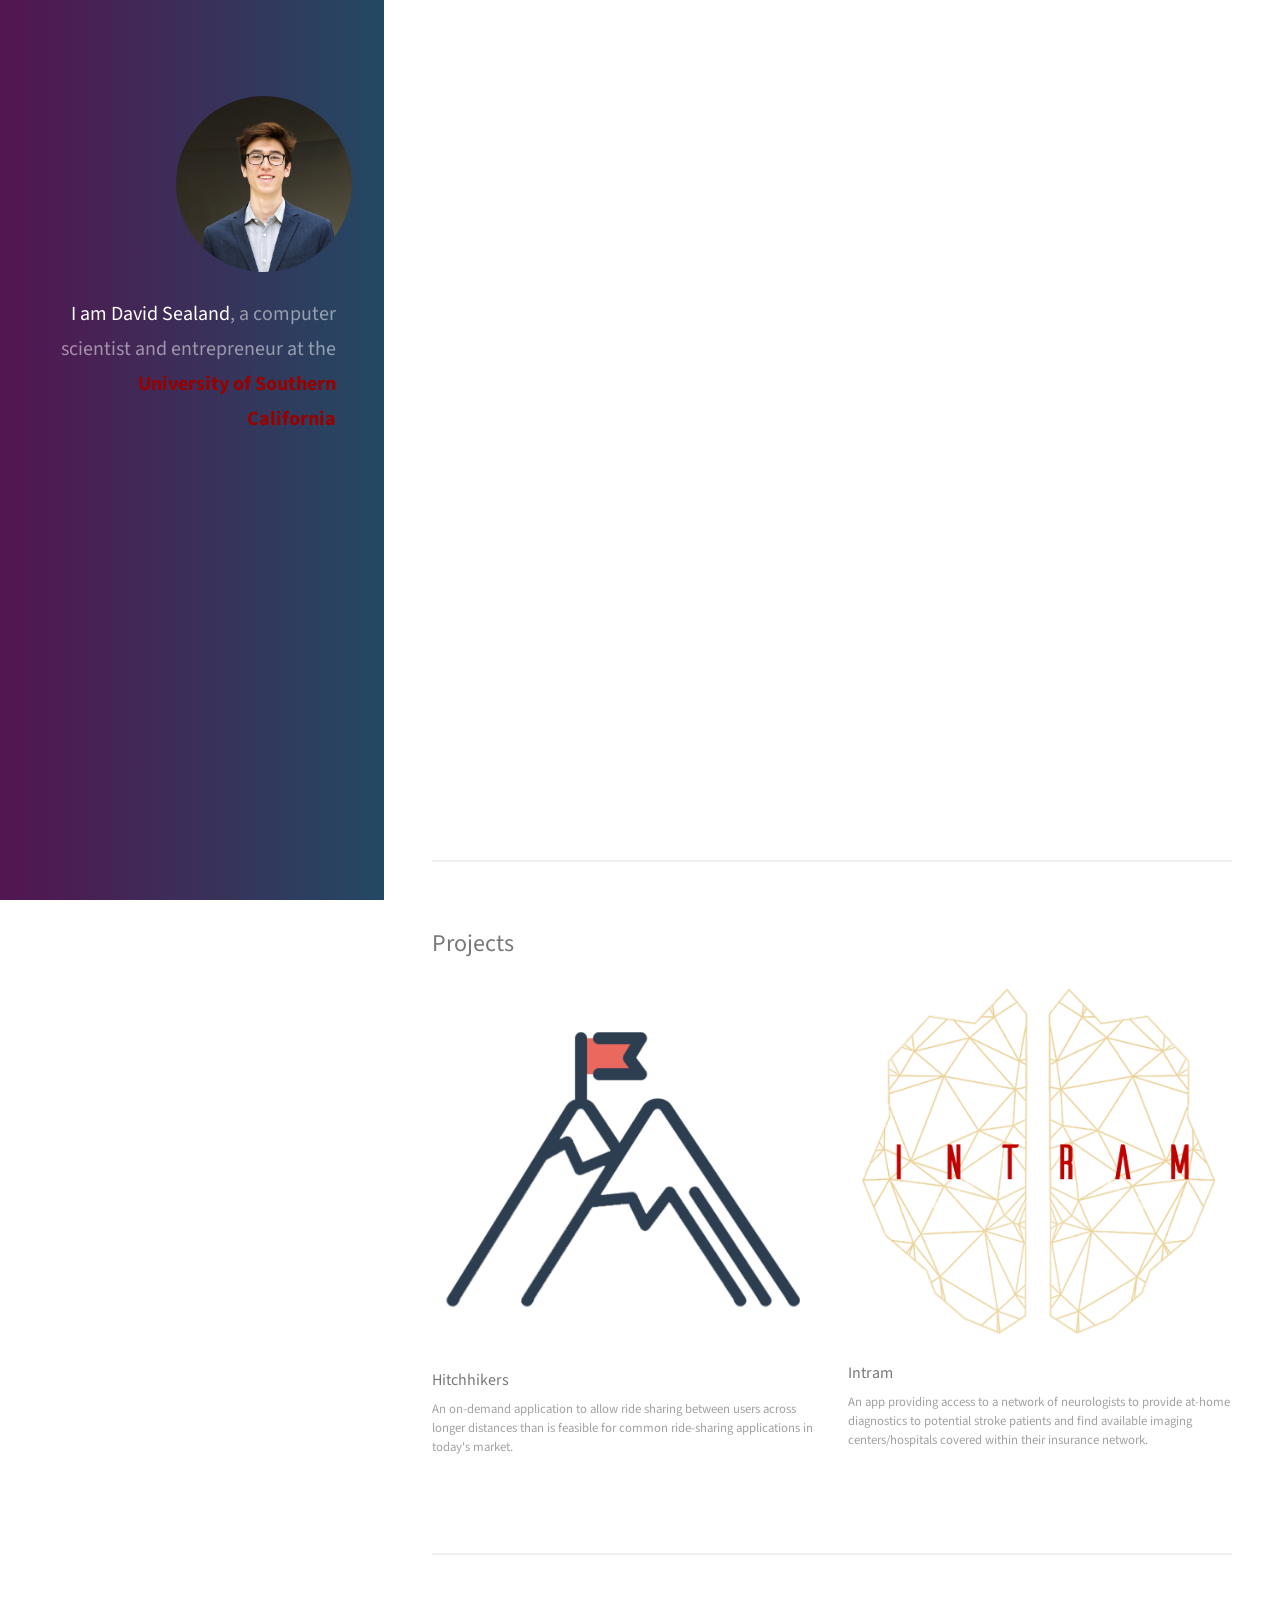
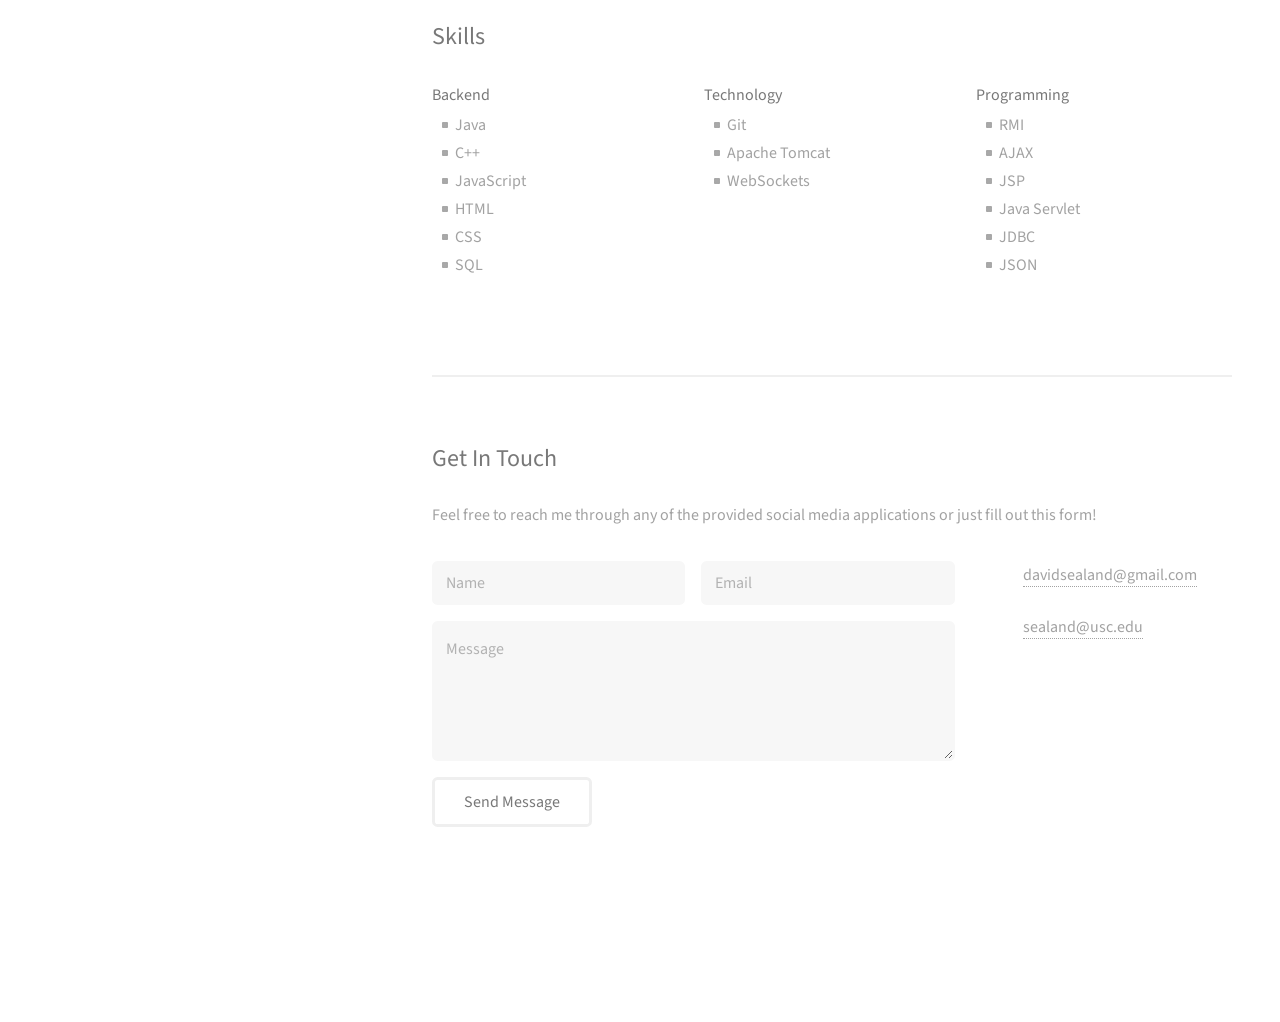
==== commit 1fb28af2: "add calendly" ====
--- a/index.html
+++ b/index.html
@@ -30,6 +30,10 @@
 
 		<!-- Main -->
 			<div id="main">
+				<!-- Calendly inline widget begin -->
+				<div class="calendly-inline-widget" data-url="https://calendly.com/davidsealand/30min" style="min-width:320px;height:700px;"></div>
+				<script type="text/javascript" src="https://assets.calendly.com/assets/external/widget.js" async></script>
+				<!-- Calendly inline widget end -->
 
 				<!-- One -->
 					<!-- <section id="one">
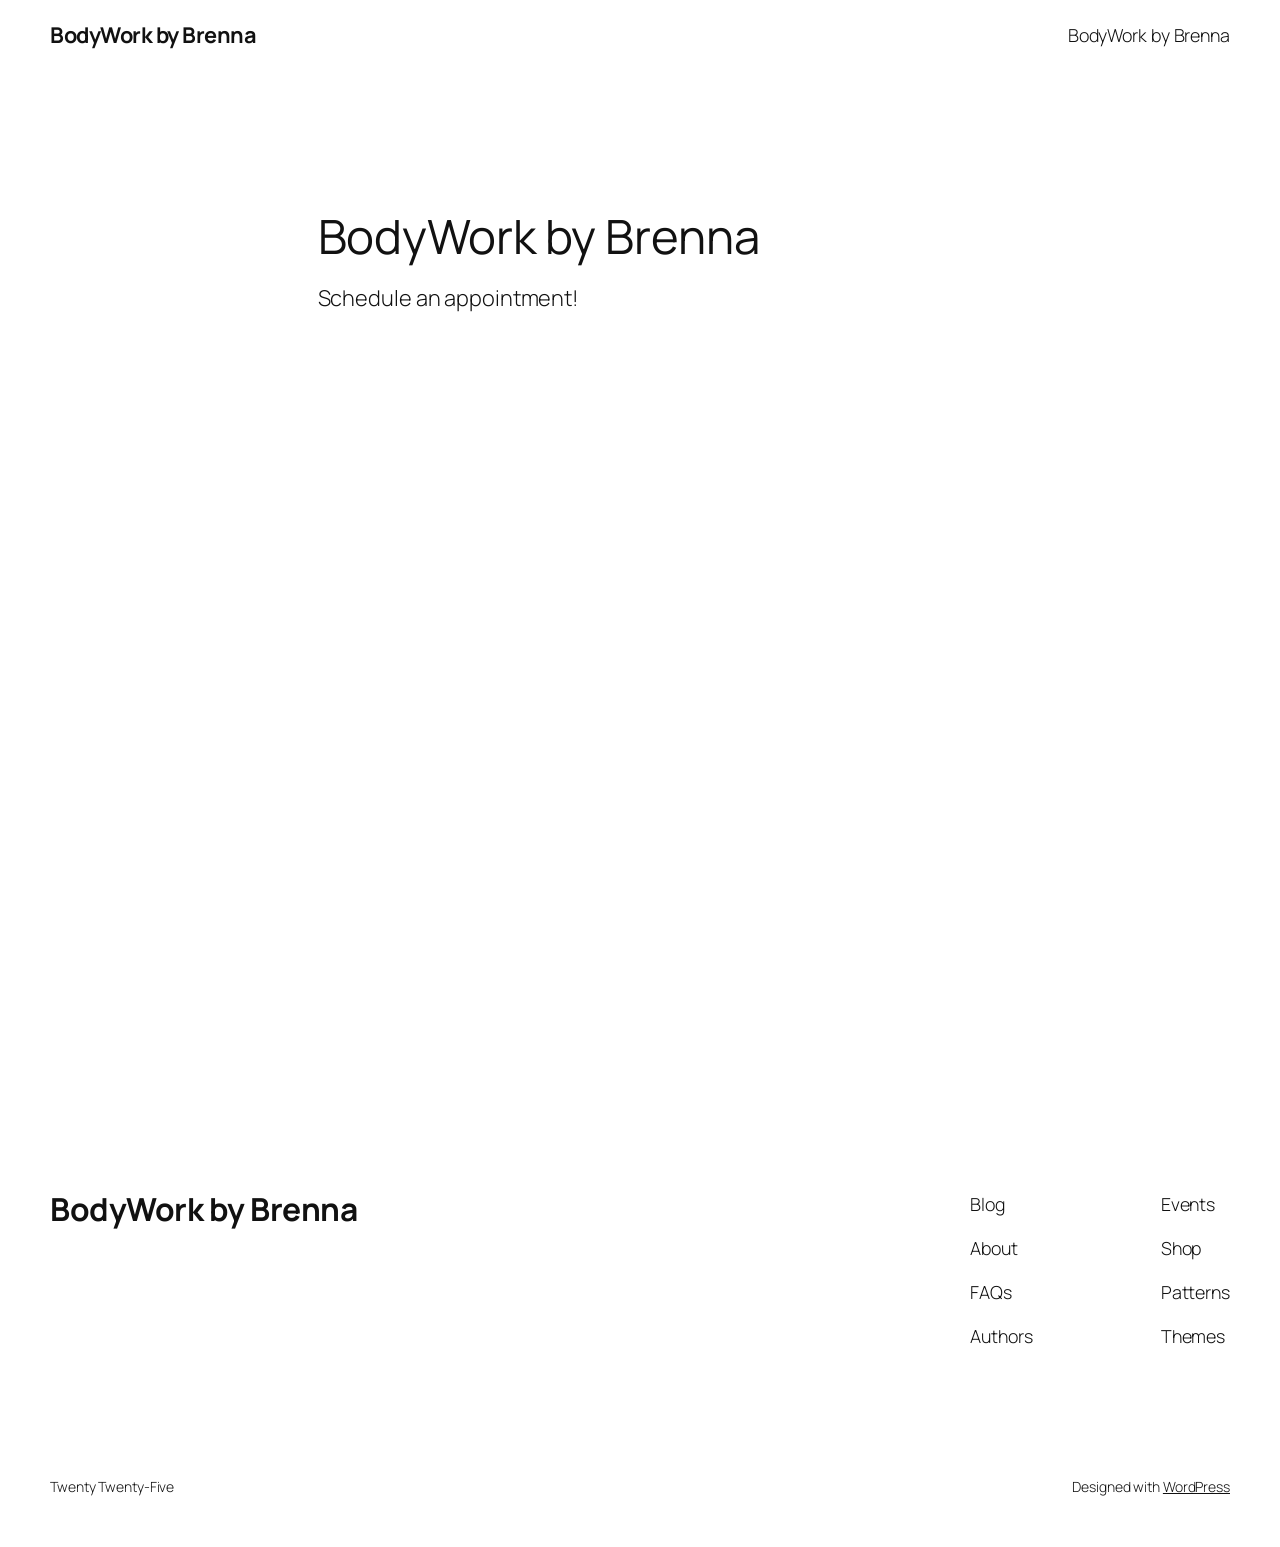
==== commit ebb217c6: "new wordpress page" ====
--- a/index.html
+++ b/index.html
@@ -1,520 +1,243 @@
-<!DOCTYPE HTML>
-<!--
-	Strata by HTML5 UP
-	html5up.net | @ajlkn
-	Free for personal and commercial use under the CCA 3.0 license (html5up.net/license)
--->
-<html>
-	<head>
-		<title>David Sealand</title>
-		<link rel="icon" href="images/DS.jpg"/>
-		<meta charset="utf-8" />
-		<meta name="viewport" content="width=device-width, initial-scale=1" />
-		<!--[if lte IE 8]><script src="assets/js/ie/html5shiv.js"></script><![endif]-->
-		<link rel="stylesheet" href="assets/css/main.css" />
-		<script src="https://cdnjs.cloudflare.com/ajax/libs/jquery/2.0.2/jquery.min.js"></script>
-		<script src="assets/js/gradient.js"></script>
-		<!--[if lte IE 8]><link rel="stylesheet" href="assets/css/ie8.css" /><![endif]-->
-	</head>
-
-	<body id="top">
-		<!-- Header -->
-			<header id="header">
-				<div class="inner">
-					<a href="images\fulls\profile.jpg" class="image avatar"><img src="images\fulls\profile.jpg" alt="" /></a>
-					<h1><strong>I am David Sealand</strong>, a computer<br />
-					scientist and entrepreneur at the<br />
-					<h7>University of Southern California</h7></h1><!--<a href="http://html5up.net">HTML5 UP</a>.</h1-->
+<!DOCTYPE html>
+<html lang="en-US">
+<head><meta charset="UTF-8">
+
+	<meta name="viewport" content="width=device-width, initial-scale=1">
+	<meta name="robots" content="max-image-preview:large">
+	<title>BodyWork by Brenna – BodyWork by Brenna</title>
+	<link rel="alternate" type="application/rss+xml" title="BodyWork by Brenna » Feed" href="/feed/">
+	<link rel="alternate" type="application/rss+xml" title="BodyWork by Brenna » Comments Feed" href="/comments/feed/">
+	<link rel="alternate" type="application/rss+xml" title="BodyWork by Brenna » BodyWork by Brenna Comments Feed" href="/sample-page/feed/">
+
+
+	<style id="wp-img-auto-sizes-contain-inline-css">
+		img:is([sizes=auto i],[sizes^="auto," i]){contain-intrinsic-size:3000px 1500px}
+		/*# sourceURL=wp-img-auto-sizes-contain-inline-css */
+	</style>
+	<style id="wp-block-site-title-inline-css">
+		.wp-block-site-title{box-sizing:border-box}.wp-block-site-title :where(a){color:inherit;font-family:inherit;font-size:inherit;font-style:inherit;font-weight:inherit;letter-spacing:inherit;line-height:inherit;text-decoration:inherit}
+		/*# sourceURL=/wp-includes/blocks/site-title/style.min.css */
+	</style>
+	<style id="wp-block-page-list-inline-css">
+		.wp-block-navigation .wp-block-page-list{align-items:var(--navigation-layout-align,initial);background-color:inherit;display:flex;flex-direction:var(--navigation-layout-direction,initial);flex-wrap:var(--navigation-layout-wrap,wrap);justify-content:var(--navigation-layout-justify,initial)}.wp-block-navigation .wp-block-navigation-item{background-color:inherit}.wp-block-page-list{box-sizing:border-box}
+		/*# sourceURL=/wp-includes/blocks/page-list/style.min.css */
+	</style>
+	<style id="wp-block-navigation-inline-css">
+		.wp-block-navigation{position:relative}.wp-block-navigation ul{margin-bottom:0;margin-left:0;margin-top:0;padding-left:0}.wp-block-navigation ul,.wp-block-navigation ul li{list-style:none}.wp-block-navigation .wp-block-navigation-item{align-items:center;background-color:inherit;display:flex;position:relative}.wp-block-navigation .wp-block-navigation-item .wp-block-navigation__submenu-container:empty{display:none}.wp-block-navigation .wp-block-navigation-item__content{display:block;z-index:1}.wp-block-navigation .wp-block-navigation-item__content.wp-block-navigation-item__content{color:inherit}.wp-block-navigation.has-text-decoration-underline .wp-block-navigation-item__content,.wp-block-navigation.has-text-decoration-underline .wp-block-navigation-item__content:active,.wp-block-navigation.has-text-decoration-underline .wp-block-navigation-item__content:focus{text-decoration:underline}.wp-block-navigation.has-text-decoration-line-through .wp-block-navigation-item__content,.wp-block-navigation.has-text-decoration-line-through .wp-block-navigation-item__content:active,.wp-block-navigation.has-text-decoration-line-through .wp-block-navigation-item__content:focus{text-decoration:line-through}.wp-block-navigation :where(a),.wp-block-navigation :where(a:active),.wp-block-navigation :where(a:focus){text-decoration:none}.wp-block-navigation .wp-block-navigation__submenu-icon{align-self:center;background-color:inherit;border:none;color:currentColor;display:inline-block;font-size:inherit;height:.6em;line-height:0;margin-left:.25em;padding:0;width:.6em}.wp-block-navigation .wp-block-navigation__submenu-icon svg{stroke:currentColor;display:inline-block;height:inherit;margin-top:.075em;width:inherit}.wp-block-navigation{--navigation-layout-justification-setting:flex-start;--navigation-layout-direction:row;--navigation-layout-wrap:wrap;--navigation-layout-justify:flex-start;--navigation-layout-align:center}.wp-block-navigation.is-vertical{--navigation-layout-direction:column;--navigation-layout-justify:initial;--navigation-layout-align:flex-start}.wp-block-navigation.no-wrap{--navigation-layout-wrap:nowrap}.wp-block-navigation.items-justified-center{--navigation-layout-justification-setting:center;--navigation-layout-justify:center}.wp-block-navigation.items-justified-center.is-vertical{--navigation-layout-align:center}.wp-block-navigation.items-justified-right{--navigation-layout-justification-setting:flex-end;--navigation-layout-justify:flex-end}.wp-block-navigation.items-justified-right.is-vertical{--navigation-layout-align:flex-end}.wp-block-navigation.items-justified-space-between{--navigation-layout-justification-setting:space-between;--navigation-layout-justify:space-between}:where(.wp-block-navigation) ul li{padding:0}.wp-block-navigation .has-child .wp-block-navigation__submenu-container{align-items:normal;background-color:inherit;color:inherit;display:flex;flex-direction:column;opacity:0;position:absolute;z-index:2}@media not (prefers-reduced-motion){.wp-block-navigation .has-child .wp-block-navigation__submenu-container{transition:opacity .1s linear}}.wp-block-navigation .has-child .wp-block-navigation__submenu-container{height:0;overflow:hidden;visibility:hidden;width:0}.wp-block-navigation .has-child .wp-block-navigation__submenu-container>.wp-block-navigation-item>.wp-block-navigation-item__content{display:flex;flex-grow:1;padding:.5em 1em}.wp-block-navigation .has-child .wp-block-navigation__submenu-container>.wp-block-navigation-item>.wp-block-navigation-item__content .wp-block-navigation__submenu-icon{margin-left:auto;margin-right:0}.wp-block-navigation .has-child .wp-block-navigation__submenu-container .wp-block-navigation-item__content{margin:0}.wp-block-navigation .has-child .wp-block-navigation__submenu-container{left:-1px;top:100%}@media (min-width:782px){.wp-block-navigation .has-child .wp-block-navigation__submenu-container .wp-block-navigation__submenu-container{left:100%;top:-1px}.wp-block-navigation .has-child .wp-block-navigation__submenu-container .wp-block-navigation__submenu-container:before{background:transparent;content:"";display:block;height:100%;position:absolute;right:100%;width:.5em}.wp-block-navigation .has-child .wp-block-navigation__submenu-container .wp-block-navigation__submenu-icon{margin-right:.25em}.wp-block-navigation .has-child .wp-block-navigation__submenu-container .wp-block-navigation__submenu-icon svg{transform:rotate(-90deg)}}@media (hover:hover){.wp-block-navigation .has-child:not(.open-on-click):hover>.wp-block-navigation__submenu-container{height:auto;min-width:200px;opacity:1;overflow:visible;visibility:visible;width:auto}}.wp-block-navigation .has-child .wp-block-navigation-submenu__toggle[aria-expanded=true]~.wp-block-navigation__submenu-container,.wp-block-navigation .has-child:not(.open-on-click):not(.open-on-hover-click):focus-within>.wp-block-navigation__submenu-container{height:auto;min-width:200px;opacity:1;overflow:visible;visibility:visible;width:auto}.wp-block-navigation .has-child.open-always{align-items:var(--navigation-layout-align,initial);flex-direction:var(--navigation-layout-direction,initial);flex-wrap:var(--navigation-layout-wrap,wrap);gap:var(--wp--style--block-gap,2em)}.wp-block-navigation .has-child.open-always,.wp-block-navigation .has-child.open-always .wp-block-navigation-item{justify-content:var(--navigation-layout-justify,initial)}.wp-block-navigation .has-child.open-always .wp-block-navigation__submenu-container,.wp-block-navigation .has-child.open-always.wp-block-navigation-submenu{gap:var(--wp--style--block-gap,2em)}.wp-block-navigation .has-child.open-always .wp-block-navigation-item,.wp-block-navigation .has-child.open-always .wp-block-navigation__submenu-container,.wp-block-navigation .has-child.open-always.wp-block-navigation-submenu{padding-bottom:0;padding-top:0}.wp-block-navigation .has-child.open-always .wp-block-navigation__submenu-container{padding-left:var(--wp--style--block-gap,2em);padding-right:var(--wp--style--block-gap,2em)}.wp-block-navigation .has-child.open-always .wp-block-navigation__submenu-container .wp-block-navigation-item__content{padding:0}.wp-block-navigation .has-child.open-always .wp-block-navigation__submenu-container>.wp-block-navigation-item>.wp-block-navigation-item__content,.wp-block-navigation .has-child.open-always>.wp-block-navigation-item__content{flex-grow:0}.wp-block-navigation .has-child.open-always>.wp-block-navigation__submenu-container{background-color:transparent;border:none;color:inherit;flex-basis:100%;height:auto;opacity:1;overflow:visible;position:static;visibility:visible;width:auto}.wp-block-navigation.has-background .has-child .wp-block-navigation__submenu-container{left:0;top:100%}@media (min-width:782px){.wp-block-navigation.has-background .has-child .wp-block-navigation__submenu-container .wp-block-navigation__submenu-container{left:100%;top:0}}.wp-block-navigation-submenu{display:flex;position:relative}.wp-block-navigation-submenu .wp-block-navigation__submenu-icon svg{stroke:currentColor}button.wp-block-navigation-item__content{background-color:transparent;border:none;color:currentColor;font-family:inherit;font-size:inherit;font-style:inherit;font-weight:inherit;letter-spacing:inherit;line-height:inherit;text-align:left;text-transform:inherit}.wp-block-navigation-submenu__toggle{cursor:pointer}.wp-block-navigation-submenu__toggle[aria-expanded=true]+.wp-block-navigation__submenu-icon>svg,.wp-block-navigation-submenu__toggle[aria-expanded=true]>svg{transform:rotate(180deg)}.wp-block-navigation-item.open-on-click .wp-block-navigation-submenu__toggle{padding-left:0;padding-right:.85em}.wp-block-navigation-item.open-on-click .wp-block-navigation-submenu__toggle+.wp-block-navigation__submenu-icon{margin-left:-.6em;pointer-events:none}.wp-block-navigation-item.open-on-click button.wp-block-navigation-item__content:not(.wp-block-navigation-submenu__toggle){padding:0}.wp-block-navigation .wp-block-page-list,.wp-block-navigation__container,.wp-block-navigation__responsive-close,.wp-block-navigation__responsive-container,.wp-block-navigation__responsive-container-content,.wp-block-navigation__responsive-dialog{gap:inherit}:where(.wp-block-navigation.has-background .wp-block-navigation-item a:not(.wp-element-button)),:where(.wp-block-navigation.has-background .wp-block-navigation-submenu a:not(.wp-element-button)){padding:.5em 1em}:where(.wp-block-navigation .wp-block-navigation__submenu-container .wp-block-navigation-item a:not(.wp-element-button)),:where(.wp-block-navigation .wp-block-navigation__submenu-container .wp-block-navigation-submenu a:not(.wp-element-button)),:where(.wp-block-navigation .wp-block-navigation__submenu-container .wp-block-navigation-submenu button.wp-block-navigation-item__content),:where(.wp-block-navigation .wp-block-navigation__submenu-container .wp-block-pages-list__item button.wp-block-navigation-item__content){padding:.5em 1em}.wp-block-navigation.items-justified-right .wp-block-navigation__container .has-child .wp-block-navigation__submenu-container,.wp-block-navigation.items-justified-right .wp-block-page-list>.has-child .wp-block-navigation__submenu-container,.wp-block-navigation.items-justified-space-between .wp-block-page-list>.has-child:last-child .wp-block-navigation__submenu-container,.wp-block-navigation.items-justified-space-between>.wp-block-navigation__container>.has-child:last-child .wp-block-navigation__submenu-container{left:auto;right:0}.wp-block-navigation.items-justified-right .wp-block-navigation__container .has-child .wp-block-navigation__submenu-container .wp-block-navigation__submenu-container,.wp-block-navigation.items-justified-right .wp-block-page-list>.has-child .wp-block-navigation__submenu-container .wp-block-navigation__submenu-container,.wp-block-navigation.items-justified-space-between .wp-block-page-list>.has-child:last-child .wp-block-navigation__submenu-container .wp-block-navigation__submenu-container,.wp-block-navigation.items-justified-space-between>.wp-block-navigation__container>.has-child:last-child .wp-block-navigation__submenu-container .wp-block-navigation__submenu-container{left:-1px;right:-1px}@media (min-width:782px){.wp-block-navigation.items-justified-right .wp-block-navigation__container .has-child .wp-block-navigation__submenu-container .wp-block-navigation__submenu-container,.wp-block-navigation.items-justified-right .wp-block-page-list>.has-child .wp-block-navigation__submenu-container .wp-block-navigation__submenu-container,.wp-block-navigation.items-justified-space-between .wp-block-page-list>.has-child:last-child .wp-block-navigation__submenu-container .wp-block-navigation__submenu-container,.wp-block-navigation.items-justified-space-between>.wp-block-navigation__container>.has-child:last-child .wp-block-navigation__submenu-container .wp-block-navigation__submenu-container{left:auto;right:100%}}.wp-block-navigation:not(.has-background) .wp-block-navigation__submenu-container{background-color:#fff;border:1px solid rgba(0,0,0,.15)}.wp-block-navigation.has-background .wp-block-navigation__submenu-container{background-color:inherit}.wp-block-navigation:not(.has-text-color) .wp-block-navigation__submenu-container{color:#000}.wp-block-navigation__container{align-items:var(--navigation-layout-align,initial);display:flex;flex-direction:var(--navigation-layout-direction,initial);flex-wrap:var(--navigation-layout-wrap,wrap);justify-content:var(--navigation-layout-justify,initial);list-style:none;margin:0;padding-left:0}.wp-block-navigation__container .is-responsive{display:none}.wp-block-navigation__container:only-child,.wp-block-page-list:only-child{flex-grow:1}@keyframes overlay-menu__fade-in-animation{0%{opacity:0;transform:translateY(.5em)}to{opacity:1;transform:translateY(0)}}.wp-block-navigation__responsive-container{bottom:0;display:none;left:0;position:fixed;right:0;top:0}.wp-block-navigation__responsive-container :where(.wp-block-navigation-item a){color:inherit}.wp-block-navigation__responsive-container .wp-block-navigation__responsive-container-content{align-items:var(--navigation-layout-align,initial);display:flex;flex-direction:var(--navigation-layout-direction,initial);flex-wrap:var(--navigation-layout-wrap,wrap);justify-content:var(--navigation-layout-justify,initial)}.wp-block-navigation__responsive-container:not(.is-menu-open.is-menu-open){background-color:inherit!important;color:inherit!important}.wp-block-navigation__responsive-container.is-menu-open{background-color:inherit;display:flex;flex-direction:column}@media not (prefers-reduced-motion){.wp-block-navigation__responsive-container.is-menu-open{animation:overlay-menu__fade-in-animation .1s ease-out;animation-fill-mode:forwards}}.wp-block-navigation__responsive-container.is-menu-open:not(.disable-default-overlay){padding:clamp(1rem,var(--wp--style--root--padding-top),20rem) clamp(1rem,var(--wp--style--root--padding-right),20rem) clamp(1rem,var(--wp--style--root--padding-bottom),20rem) clamp(1rem,var(--wp--style--root--padding-left),20rem)}.wp-block-navigation__responsive-container.is-menu-open{overflow:auto;z-index:100000}.wp-block-navigation__responsive-container.is-menu-open:not(.disable-default-overlay) .wp-block-navigation__responsive-container-content{padding-top:calc(2rem + 24px)}.wp-block-navigation__responsive-container.is-menu-open:where(:not(.disable-default-overlay)) .wp-block-navigation__responsive-container-content{align-items:var(--navigation-layout-justification-setting,inherit);display:flex;flex-direction:column;flex-wrap:nowrap;overflow:visible}.wp-block-navigation__responsive-container.is-menu-open:where(:not(.disable-default-overlay)) .wp-block-navigation__responsive-container-content,.wp-block-navigation__responsive-container.is-menu-open:where(:not(.disable-default-overlay)) .wp-block-navigation__responsive-container-content .wp-block-navigation__container,.wp-block-navigation__responsive-container.is-menu-open:where(:not(.disable-default-overlay)) .wp-block-navigation__responsive-container-content .wp-block-page-list{justify-content:flex-start}.wp-block-navigation__responsive-container.is-menu-open:where(:not(.disable-default-overlay)) .wp-block-navigation__responsive-container-content .wp-block-navigation__submenu-icon{display:none}.wp-block-navigation__responsive-container.is-menu-open:where(:not(.disable-default-overlay)) .wp-block-navigation__responsive-container-content .has-child .wp-block-navigation__submenu-container{border:none;height:auto;min-width:200px;opacity:1;overflow:initial;padding-left:2rem;padding-right:2rem;position:static;visibility:visible;width:auto}.wp-block-navigation__responsive-container.is-menu-open:where(:not(.disable-default-overlay)) .wp-block-navigation__responsive-container-content .wp-block-navigation__container,.wp-block-navigation__responsive-container.is-menu-open:where(:not(.disable-default-overlay)) .wp-block-navigation__responsive-container-content .wp-block-navigation__submenu-container{gap:inherit}.wp-block-navigation__responsive-container.is-menu-open:where(:not(.disable-default-overlay)) .wp-block-navigation__responsive-container-content .wp-block-navigation__submenu-container{padding-top:var(--wp--style--block-gap,2em)}.wp-block-navigation__responsive-container.is-menu-open:where(:not(.disable-default-overlay)) .wp-block-navigation__responsive-container-content .wp-block-navigation-item__content{padding:0}.wp-block-navigation__responsive-container.is-menu-open:where(:not(.disable-default-overlay)) .wp-block-navigation__responsive-container-content .wp-block-navigation-item,.wp-block-navigation__responsive-container.is-menu-open:where(:not(.disable-default-overlay)) .wp-block-navigation__responsive-container-content .wp-block-navigation__container,.wp-block-navigation__responsive-container.is-menu-open:where(:not(.disable-default-overlay)) .wp-block-navigation__responsive-container-content .wp-block-page-list{align-items:var(--navigation-layout-justification-setting,initial);display:flex;flex-direction:column}.wp-block-navigation__responsive-container.is-menu-open:where(:not(.disable-default-overlay)) .wp-block-navigation-item,.wp-block-navigation__responsive-container.is-menu-open:where(:not(.disable-default-overlay)) .wp-block-navigation-item .wp-block-navigation__submenu-container,.wp-block-navigation__responsive-container.is-menu-open:where(:not(.disable-default-overlay)) .wp-block-navigation__container,.wp-block-navigation__responsive-container.is-menu-open:where(:not(.disable-default-overlay)) .wp-block-page-list{background:transparent!important;color:inherit!important}.wp-block-navigation__responsive-container.is-menu-open:where(:not(.disable-default-overlay)) .wp-block-navigation__submenu-container.wp-block-navigation__submenu-container.wp-block-navigation__submenu-container.wp-block-navigation__submenu-container{left:auto;right:auto}.wp-block-navigation__responsive-container.disable-default-overlay .wp-block-navigation__overlay-container{display:none;width:100%}.wp-block-navigation__responsive-container.disable-default-overlay .wp-block-navigation__responsive-close{max-width:none}.wp-block-navigation__responsive-container.disable-default-overlay.is-menu-open .wp-block-navigation__responsive-container-content>:not(.wp-block-navigation__overlay-container){display:none}.wp-block-navigation__responsive-container.disable-default-overlay.is-menu-open .wp-block-navigation__responsive-container-content .wp-block-navigation__overlay-container{display:block}.wp-block-navigation__responsive-container.disable-default-overlay.is-menu-open .wp-block-navigation__responsive-container-content .wp-block-navigation__overlay-container .wp-block-navigation__submenu-container{left:0;right:auto}@media (min-width:600px){.wp-block-navigation__responsive-container:not(.hidden-by-default):not(.is-menu-open){background-color:inherit;display:block;position:relative;width:100%;z-index:auto}.wp-block-navigation__responsive-container:not(.hidden-by-default):not(.is-menu-open) .wp-block-navigation__responsive-container-close{display:none}.wp-block-navigation__responsive-container.is-menu-open .wp-block-navigation__submenu-container.wp-block-navigation__submenu-container.wp-block-navigation__submenu-container.wp-block-navigation__submenu-container{left:0}}.wp-block-navigation:not(.has-background) .wp-block-navigation__responsive-container.is-menu-open:not(.disable-default-overlay){background-color:#fff}.wp-block-navigation:not(.has-text-color) .wp-block-navigation__responsive-container.is-menu-open:not(.disable-default-overlay){color:#000}.wp-block-navigation__toggle_button_label{font-size:1rem;font-weight:700}.wp-block-navigation__responsive-container-close,.wp-block-navigation__responsive-container-open{background:transparent;border:none;color:currentColor;cursor:pointer;margin:0;padding:0;text-transform:inherit;vertical-align:middle}.wp-block-navigation__responsive-container-close svg,.wp-block-navigation__responsive-container-open svg{fill:currentColor;display:block;height:24px;pointer-events:none;width:24px}.wp-block-navigation__responsive-container-open{display:flex}.wp-block-navigation__responsive-container-open.wp-block-navigation__responsive-container-open.wp-block-navigation__responsive-container-open{font-family:inherit;font-size:inherit;font-weight:inherit}@media (min-width:600px){.wp-block-navigation__responsive-container-open:not(.always-shown){display:none}}.wp-block-navigation__responsive-container-close{position:absolute;right:0;top:0;z-index:2}.wp-block-navigation__responsive-container-close.wp-block-navigation__responsive-container-close.wp-block-navigation__responsive-container-close{font-family:inherit;font-size:inherit;font-weight:inherit}.disable-default-overlay .wp-block-navigation__responsive-container-close{right:clamp(1rem,var(--wp--style--root--padding-left),20rem);top:clamp(1rem,var(--wp--style--root--padding-left),20rem)}.wp-block-navigation__responsive-close{width:100%}.has-modal-open .wp-block-navigation__responsive-close{margin-left:auto;margin-right:auto;max-width:var(--wp--style--global--wide-size,100%)}.wp-block-navigation__responsive-close:focus{outline:none}.is-menu-open .wp-block-navigation__responsive-close,.is-menu-open .wp-block-navigation__responsive-container-content,.is-menu-open .wp-block-navigation__responsive-dialog{box-sizing:border-box}.wp-block-navigation__responsive-dialog{position:relative}.has-modal-open .admin-bar .is-menu-open:where(:not(.disable-default-overlay)) .wp-block-navigation__responsive-dialog{margin-top:46px}@media (min-width:782px){.has-modal-open .admin-bar .is-menu-open:where(:not(.disable-default-overlay)) .wp-block-navigation__responsive-dialog{margin-top:32px}}html.has-modal-open{overflow:hidden}
+		/*# sourceURL=/wp-includes/blocks/navigation/style.min.css */
+	</style>
+	<style id="wp-block-group-inline-css">
+		.wp-block-group{box-sizing:border-box}:where(.wp-block-group.wp-block-group-is-layout-constrained){position:relative}
+		/*# sourceURL=/wp-includes/blocks/group/style.min.css */
+	</style>
+	<style id="wp-block-post-title-inline-css">
+		.wp-block-post-title{box-sizing:border-box;word-break:break-word}.wp-block-post-title :where(a){display:inline-block;font-family:inherit;font-size:inherit;font-style:inherit;font-weight:inherit;letter-spacing:inherit;line-height:inherit;text-decoration:inherit}
+		/*# sourceURL=/wp-includes/blocks/post-title/style.min.css */
+	</style>
+	<style id="wp-block-paragraph-inline-css">
+		.is-small-text{font-size:.875em}.is-regular-text{font-size:1em}.is-large-text{font-size:2.25em}.is-larger-text{font-size:3em}.has-drop-cap:not(:focus):first-letter{float:left;font-size:8.4em;font-style:normal;font-weight:100;line-height:.68;margin:.05em .1em 0 0;text-transform:uppercase}body.rtl .has-drop-cap:not(:focus):first-letter{float:none;margin-left:.1em}p.has-drop-cap.has-background{overflow:hidden}:root :where(p.has-background){padding:1.25em 2.375em}:where(p.has-text-color:not(.has-link-color)) a{color:inherit}p.has-text-align-left[style*="writing-mode:vertical-lr"],p.has-text-align-right[style*="writing-mode:vertical-rl"]{rotate:180deg}
+		/*# sourceURL=/wp-includes/blocks/paragraph/style.min.css */
+	</style>
+	<style id="wp-block-post-content-inline-css">
+		.wp-block-post-content{display:flow-root}
+		/*# sourceURL=/wp-includes/blocks/post-content/style.min.css */
+	</style>
+	<style id="wp-block-spacer-inline-css">
+		.wp-block-spacer{clear:both}
+		/*# sourceURL=/wp-includes/blocks/spacer/style.min.css */
+	</style>
+	<style id="wp-block-columns-inline-css">
+		.wp-block-columns{box-sizing:border-box;display:flex;flex-wrap:wrap!important}@media (min-width:782px){.wp-block-columns{flex-wrap:nowrap!important}}.wp-block-columns{align-items:normal!important}.wp-block-columns.are-vertically-aligned-top{align-items:flex-start}.wp-block-columns.are-vertically-aligned-center{align-items:center}.wp-block-columns.are-vertically-aligned-bottom{align-items:flex-end}@media (max-width:781px){.wp-block-columns:not(.is-not-stacked-on-mobile)>.wp-block-column{flex-basis:100%!important}}@media (min-width:782px){.wp-block-columns:not(.is-not-stacked-on-mobile)>.wp-block-column{flex-basis:0;flex-grow:1}.wp-block-columns:not(.is-not-stacked-on-mobile)>.wp-block-column[style*=flex-basis]{flex-grow:0}}.wp-block-columns.is-not-stacked-on-mobile{flex-wrap:nowrap!important}.wp-block-columns.is-not-stacked-on-mobile>.wp-block-column{flex-basis:0;flex-grow:1}.wp-block-columns.is-not-stacked-on-mobile>.wp-block-column[style*=flex-basis]{flex-grow:0}:where(.wp-block-columns){margin-bottom:1.75em}:where(.wp-block-columns.has-background){padding:1.25em 2.375em}.wp-block-column{flex-grow:1;min-width:0;overflow-wrap:break-word;word-break:break-word}.wp-block-column.is-vertically-aligned-top{align-self:flex-start}.wp-block-column.is-vertically-aligned-center{align-self:center}.wp-block-column.is-vertically-aligned-bottom{align-self:flex-end}.wp-block-column.is-vertically-aligned-stretch{align-self:stretch}.wp-block-column.is-vertically-aligned-bottom,.wp-block-column.is-vertically-aligned-center,.wp-block-column.is-vertically-aligned-top{width:100%}
+		/*# sourceURL=/wp-includes/blocks/columns/style.min.css */
+	</style>
+	<style id="wp-block-navigation-link-inline-css">
+		.wp-block-navigation .wp-block-navigation-item__label{overflow-wrap:break-word}.wp-block-navigation .wp-block-navigation-item__description{display:none}.link-ui-tools{outline:1px solid #f0f0f0;padding:8px}.link-ui-block-inserter{padding-top:8px}.link-ui-block-inserter__back{margin-left:8px;text-transform:uppercase}
+		/*# sourceURL=/wp-includes/blocks/navigation-link/style.min.css */
+	</style>
+	<style id="wp-emoji-styles-inline-css">
+
+		img.wp-smiley, img.emoji {
+			display: inline !important;
+			border: none !important;
+			box-shadow: none !important;
+			height: 1em !important;
+			width: 1em !important;
+			margin: 0 0.07em !important;
+			vertical-align: -0.1em !important;
+			background: none !important;
+			padding: 0 !important;
+		}
+		/*# sourceURL=wp-emoji-styles-inline-css */
+	</style>
+	<style id="wp-block-library-inline-css">
+		:root{--wp-block-synced-color:#7a00df;--wp-block-synced-color--rgb:122,0,223;--wp-bound-block-color:var(--wp-block-synced-color);--wp-editor-canvas-background:#ddd;--wp-admin-theme-color:#007cba;--wp-admin-theme-color--rgb:0,124,186;--wp-admin-theme-color-darker-10:#006ba1;--wp-admin-theme-color-darker-10--rgb:0,107,160.5;--wp-admin-theme-color-darker-20:#005a87;--wp-admin-theme-color-darker-20--rgb:0,90,135;--wp-admin-border-width-focus:2px}@media (min-resolution:192dpi){:root{--wp-admin-border-width-focus:1.5px}}.wp-element-button{cursor:pointer}:root .has-very-light-gray-background-color{background-color:#eee}:root .has-very-dark-gray-background-color{background-color:#313131}:root .has-very-light-gray-color{color:#eee}:root .has-very-dark-gray-color{color:#313131}:root .has-vivid-green-cyan-to-vivid-cyan-blue-gradient-background{background:linear-gradient(135deg,#00d084,#0693e3)}:root .has-purple-crush-gradient-background{background:linear-gradient(135deg,#34e2e4,#4721fb 50%,#ab1dfe)}:root .has-hazy-dawn-gradient-background{background:linear-gradient(135deg,#faaca8,#dad0ec)}:root .has-subdued-olive-gradient-background{background:linear-gradient(135deg,#fafae1,#67a671)}:root .has-atomic-cream-gradient-background{background:linear-gradient(135deg,#fdd79a,#004a59)}:root .has-nightshade-gradient-background{background:linear-gradient(135deg,#330968,#31cdcf)}:root .has-midnight-gradient-background{background:linear-gradient(135deg,#020381,#2874fc)}:root{--wp--preset--font-size--normal:16px;--wp--preset--font-size--huge:42px}.has-regular-font-size{font-size:1em}.has-larger-font-size{font-size:2.625em}.has-normal-font-size{font-size:var(--wp--preset--font-size--normal)}.has-huge-font-size{font-size:var(--wp--preset--font-size--huge)}:root .has-text-align-center{text-align:center}:root .has-text-align-left{text-align:left}:root .has-text-align-right{text-align:right}.has-fit-text{white-space:nowrap!important}#end-resizable-editor-section{display:none}.aligncenter{clear:both}.items-justified-left{justify-content:flex-start}.items-justified-center{justify-content:center}.items-justified-right{justify-content:flex-end}.items-justified-space-between{justify-content:space-between}.screen-reader-text{word-wrap:normal!important;border:0;clip-path:inset(50%);height:1px;margin:-1px;overflow:hidden;padding:0;position:absolute;width:1px;word-break:normal!important}.screen-reader-text:focus{background-color:#ddd;clip-path:none;color:#444;display:block;font-size:1em;height:auto;left:5px;line-height:normal;padding:15px 23px 14px;text-decoration:none;top:5px;width:auto;z-index:100000}html :where(.has-border-color){border-style:solid}html :where([style^=border-color],[style*=";border-color"],[style*="; border-color"]){border-style:solid}html :where([style^=border-top-color],[style*=";border-top-color"],[style*="; border-top-color"]){border-top-style:solid}html :where([style^=border-right-color],[style*=";border-right-color"],[style*="; border-right-color"]){border-right-style:solid}html :where([style^=border-bottom-color],[style*=";border-bottom-color"],[style*="; border-bottom-color"]){border-bottom-style:solid}html :where([style^=border-left-color],[style*=";border-left-color"],[style*="; border-left-color"]){border-left-style:solid}html :where([style^=border-width],[style*=";border-width"],[style*="; border-width"]){border-style:solid}html :where([style^=border-top-width],[style*=";border-top-width"],[style*="; border-top-width"]){border-top-style:solid}html :where([style^=border-right-width],[style*=";border-right-width"],[style*="; border-right-width"]){border-right-style:solid}html :where([style^=border-bottom-width],[style*=";border-bottom-width"],[style*="; border-bottom-width"]){border-bottom-style:solid}html :where([style^=border-left-width],[style*=";border-left-width"],[style*="; border-left-width"]){border-left-style:solid}html :where(img[class*=wp-image-]){height:auto;max-width:100%}:where(figure){margin:0 0 1em}html :where(.is-position-sticky){--wp-admin--admin-bar--position-offset:var(--wp-admin--admin-bar--height,0px)}@media screen and (max-width:600px){html :where(.is-position-sticky){--wp-admin--admin-bar--position-offset:0px}}
+		/*# sourceURL=/wp-includes/css/dist/block-library/common.min.css */
+	</style>
+	<style id="global-styles-inline-css">
+		:root{--wp--preset--aspect-ratio--square: 1;--wp--preset--aspect-ratio--4-3: 4/3;--wp--preset--aspect-ratio--3-4: 3/4;--wp--preset--aspect-ratio--3-2: 3/2;--wp--preset--aspect-ratio--2-3: 2/3;--wp--preset--aspect-ratio--16-9: 16/9;--wp--preset--aspect-ratio--9-16: 9/16;--wp--preset--color--black: #000000;--wp--preset--color--cyan-bluish-gray: #abb8c3;--wp--preset--color--white: #ffffff;--wp--preset--color--pale-pink: #f78da7;--wp--preset--color--vivid-red: #cf2e2e;--wp--preset--color--luminous-vivid-orange: #ff6900;--wp--preset--color--luminous-vivid-amber: #fcb900;--wp--preset--color--light-green-cyan: #7bdcb5;--wp--preset--color--vivid-green-cyan: #00d084;--wp--preset--color--pale-cyan-blue: #8ed1fc;--wp--preset--color--vivid-cyan-blue: #0693e3;--wp--preset--color--vivid-purple: #9b51e0;--wp--preset--color--base: #FFFFFF;--wp--preset--color--contrast: #111111;--wp--preset--color--accent-1: #FFEE58;--wp--preset--color--accent-2: #F6CFF4;--wp--preset--color--accent-3: #503AA8;--wp--preset--color--accent-4: #686868;--wp--preset--color--accent-5: #FBFAF3;--wp--preset--color--accent-6: color-mix(in srgb, currentColor 20%, transparent);--wp--preset--gradient--vivid-cyan-blue-to-vivid-purple: linear-gradient(135deg,rgb(6,147,227) 0%,rgb(155,81,224) 100%);--wp--preset--gradient--light-green-cyan-to-vivid-green-cyan: linear-gradient(135deg,rgb(122,220,180) 0%,rgb(0,208,130) 100%);--wp--preset--gradient--luminous-vivid-amber-to-luminous-vivid-orange: linear-gradient(135deg,rgb(252,185,0) 0%,rgb(255,105,0) 100%);--wp--preset--gradient--luminous-vivid-orange-to-vivid-red: linear-gradient(135deg,rgb(255,105,0) 0%,rgb(207,46,46) 100%);--wp--preset--gradient--very-light-gray-to-cyan-bluish-gray: linear-gradient(135deg,rgb(238,238,238) 0%,rgb(169,184,195) 100%);--wp--preset--gradient--cool-to-warm-spectrum: linear-gradient(135deg,rgb(74,234,220) 0%,rgb(151,120,209) 20%,rgb(207,42,186) 40%,rgb(238,44,130) 60%,rgb(251,105,98) 80%,rgb(254,248,76) 100%);--wp--preset--gradient--blush-light-purple: linear-gradient(135deg,rgb(255,206,236) 0%,rgb(152,150,240) 100%);--wp--preset--gradient--blush-bordeaux: linear-gradient(135deg,rgb(254,205,165) 0%,rgb(254,45,45) 50%,rgb(107,0,62) 100%);--wp--preset--gradient--luminous-dusk: linear-gradient(135deg,rgb(255,203,112) 0%,rgb(199,81,192) 50%,rgb(65,88,208) 100%);--wp--preset--gradient--pale-ocean: linear-gradient(135deg,rgb(255,245,203) 0%,rgb(182,227,212) 50%,rgb(51,167,181) 100%);--wp--preset--gradient--electric-grass: linear-gradient(135deg,rgb(202,248,128) 0%,rgb(113,206,126) 100%);--wp--preset--gradient--midnight: linear-gradient(135deg,rgb(2,3,129) 0%,rgb(40,116,252) 100%);--wp--preset--font-size--small: 0.875rem;--wp--preset--font-size--medium: clamp(1rem, 1rem + ((1vw - 0.2rem) * 0.196), 1.125rem);--wp--preset--font-size--large: clamp(1.125rem, 1.125rem + ((1vw - 0.2rem) * 0.392), 1.375rem);--wp--preset--font-size--x-large: clamp(1.75rem, 1.75rem + ((1vw - 0.2rem) * 0.392), 2rem);--wp--preset--font-size--xx-large: clamp(2.15rem, 2.15rem + ((1vw - 0.2rem) * 1.333), 3rem);--wp--preset--font-family--manrope: Manrope, sans-serif;--wp--preset--font-family--fira-code: "Fira Code", monospace;--wp--preset--spacing--20: 10px;--wp--preset--spacing--30: 20px;--wp--preset--spacing--40: 30px;--wp--preset--spacing--50: clamp(30px, 5vw, 50px);--wp--preset--spacing--60: clamp(30px, 7vw, 70px);--wp--preset--spacing--70: clamp(50px, 7vw, 90px);--wp--preset--spacing--80: clamp(70px, 10vw, 140px);--wp--preset--shadow--natural: 6px 6px 9px rgba(0, 0, 0, 0.2);--wp--preset--shadow--deep: 12px 12px 50px rgba(0, 0, 0, 0.4);--wp--preset--shadow--sharp: 6px 6px 0px rgba(0, 0, 0, 0.2);--wp--preset--shadow--outlined: 6px 6px 0px -3px rgb(255, 255, 255), 6px 6px rgb(0, 0, 0);--wp--preset--shadow--crisp: 6px 6px 0px rgb(0, 0, 0);}.wp-block-button{--wp--preset--dimension--25: 25%;--wp--preset--dimension--50: 50%;--wp--preset--dimension--75: 75%;--wp--preset--dimension--100: 100%;}:root { --wp--style--global--content-size: 645px;--wp--style--global--wide-size: 1340px; }:where(body) { margin: 0; }.wp-site-blocks { padding-top: var(--wp--style--root--padding-top); padding-bottom: var(--wp--style--root--padding-bottom); }.has-global-padding { padding-right: var(--wp--style--root--padding-right); padding-left: var(--wp--style--root--padding-left); }.has-global-padding > .alignfull { margin-right: calc(var(--wp--style--root--padding-right) * -1); margin-left: calc(var(--wp--style--root--padding-left) * -1); }.has-global-padding :where(:not(.alignfull.is-layout-flow) > .has-global-padding:not(.wp-block-block, .alignfull)) { padding-right: 0; padding-left: 0; }.has-global-padding :where(:not(.alignfull.is-layout-flow) > .has-global-padding:not(.wp-block-block, .alignfull)) > .alignfull { margin-left: 0; margin-right: 0; }.wp-site-blocks > .alignleft { float: left; margin-right: 2em; }.wp-site-blocks > .alignright { float: right; margin-left: 2em; }.wp-site-blocks > .aligncenter { justify-content: center; margin-left: auto; margin-right: auto; }:where(.wp-site-blocks) > * { margin-block-start: 1.2rem; margin-block-end: 0; }:where(.wp-site-blocks) > :first-child { margin-block-start: 0; }:where(.wp-site-blocks) > :last-child { margin-block-end: 0; }:root { --wp--style--block-gap: 1.2rem; }:root :where(.is-layout-flow) > :first-child{margin-block-start: 0;}:root :where(.is-layout-flow) > :last-child{margin-block-end: 0;}:root :where(.is-layout-flow) > *{margin-block-start: 1.2rem;margin-block-end: 0;}:root :where(.is-layout-constrained) > :first-child{margin-block-start: 0;}:root :where(.is-layout-constrained) > :last-child{margin-block-end: 0;}:root :where(.is-layout-constrained) > *{margin-block-start: 1.2rem;margin-block-end: 0;}:root :where(.is-layout-flex){gap: 1.2rem;}:root :where(.is-layout-grid){gap: 1.2rem;}.is-layout-flow > .alignleft{float: left;margin-inline-start: 0;margin-inline-end: 2em;}.is-layout-flow > .alignright{float: right;margin-inline-start: 2em;margin-inline-end: 0;}.is-layout-flow > .aligncenter{margin-left: auto !important;margin-right: auto !important;}.is-layout-constrained > .alignleft{float: left;margin-inline-start: 0;margin-inline-end: 2em;}.is-layout-constrained > .alignright{float: right;margin-inline-start: 2em;margin-inline-end: 0;}.is-layout-constrained > .aligncenter{margin-left: auto !important;margin-right: auto !important;}.is-layout-constrained > :where(:not(.alignleft):not(.alignright):not(.alignfull)){max-width: var(--wp--style--global--content-size);margin-left: auto !important;margin-right: auto !important;}.is-layout-constrained > .alignwide{max-width: var(--wp--style--global--wide-size);}body .is-layout-flex{display: flex;}.is-layout-flex{flex-wrap: wrap;align-items: center;}.is-layout-flex > :is(*, div){margin: 0;}body .is-layout-grid{display: grid;}.is-layout-grid > :is(*, div){margin: 0;}body{background-color: var(--wp--preset--color--base);color: var(--wp--preset--color--contrast);font-family: var(--wp--preset--font-family--manrope);font-size: var(--wp--preset--font-size--large);font-weight: 300;letter-spacing: -0.1px;line-height: 1.4;--wp--style--root--padding-top: 0px;--wp--style--root--padding-right: var(--wp--preset--spacing--50);--wp--style--root--padding-bottom: 0px;--wp--style--root--padding-left: var(--wp--preset--spacing--50);}a:where(:not(.wp-element-button)){color: currentColor;}:root :where(a:where(:not(.wp-element-button)):hover){text-decoration: none;}h1, h2, h3, h4, h5, h6{font-weight: 400;letter-spacing: -0.1px;line-height: 1.125;}h1{font-size: var(--wp--preset--font-size--xx-large);}h2{font-size: var(--wp--preset--font-size--x-large);}h3{font-size: var(--wp--preset--font-size--large);}h4{font-size: var(--wp--preset--font-size--medium);}h5{font-size: var(--wp--preset--font-size--small);letter-spacing: 0.5px;}h6{font-size: var(--wp--preset--font-size--small);font-weight: 700;letter-spacing: 1.4px;text-transform: uppercase;}:root :where(.wp-element-button, .wp-block-button__link){background-color: var(--wp--preset--color--contrast);border-width: 0;color: var(--wp--preset--color--base);font-family: inherit;font-size: var(--wp--preset--font-size--medium);font-style: inherit;font-weight: inherit;letter-spacing: inherit;line-height: inherit;padding-top: 1rem;padding-right: 2.25rem;padding-bottom: 1rem;padding-left: 2.25rem;text-decoration: none;text-transform: inherit;}:root :where(.wp-element-button:hover, .wp-block-button__link:hover){background-color: color-mix(in srgb, var(--wp--preset--color--contrast) 85%, transparent);border-color: transparent;color: var(--wp--preset--color--base);}:root :where(.wp-element-button:focus, .wp-block-button__link:focus){outline-color: var(--wp--preset--color--accent-4);outline-offset: 2px;}:root :where(.wp-element-caption, .wp-block-audio figcaption, .wp-block-embed figcaption, .wp-block-gallery figcaption, .wp-block-image figcaption, .wp-block-table figcaption, .wp-block-video figcaption){font-size: var(--wp--preset--font-size--small);line-height: 1.4;}.has-black-color{color: var(--wp--preset--color--black) !important;}.has-cyan-bluish-gray-color{color: var(--wp--preset--color--cyan-bluish-gray) !important;}.has-white-color{color: var(--wp--preset--color--white) !important;}.has-pale-pink-color{color: var(--wp--preset--color--pale-pink) !important;}.has-vivid-red-color{color: var(--wp--preset--color--vivid-red) !important;}.has-luminous-vivid-orange-color{color: var(--wp--preset--color--luminous-vivid-orange) !important;}.has-luminous-vivid-amber-color{color: var(--wp--preset--color--luminous-vivid-amber) !important;}.has-light-green-cyan-color{color: var(--wp--preset--color--light-green-cyan) !important;}.has-vivid-green-cyan-color{color: var(--wp--preset--color--vivid-green-cyan) !important;}.has-pale-cyan-blue-color{color: var(--wp--preset--color--pale-cyan-blue) !important;}.has-vivid-cyan-blue-color{color: var(--wp--preset--color--vivid-cyan-blue) !important;}.has-vivid-purple-color{color: var(--wp--preset--color--vivid-purple) !important;}.has-base-color{color: var(--wp--preset--color--base) !important;}.has-contrast-color{color: var(--wp--preset--color--contrast) !important;}.has-accent-1-color{color: var(--wp--preset--color--accent-1) !important;}.has-accent-2-color{color: var(--wp--preset--color--accent-2) !important;}.has-accent-3-color{color: var(--wp--preset--color--accent-3) !important;}.has-accent-4-color{color: var(--wp--preset--color--accent-4) !important;}.has-accent-5-color{color: var(--wp--preset--color--accent-5) !important;}.has-accent-6-color{color: var(--wp--preset--color--accent-6) !important;}.has-black-background-color{background-color: var(--wp--preset--color--black) !important;}.has-cyan-bluish-gray-background-color{background-color: var(--wp--preset--color--cyan-bluish-gray) !important;}.has-white-background-color{background-color: var(--wp--preset--color--white) !important;}.has-pale-pink-background-color{background-color: var(--wp--preset--color--pale-pink) !important;}.has-vivid-red-background-color{background-color: var(--wp--preset--color--vivid-red) !important;}.has-luminous-vivid-orange-background-color{background-color: var(--wp--preset--color--luminous-vivid-orange) !important;}.has-luminous-vivid-amber-background-color{background-color: var(--wp--preset--color--luminous-vivid-amber) !important;}.has-light-green-cyan-background-color{background-color: var(--wp--preset--color--light-green-cyan) !important;}.has-vivid-green-cyan-background-color{background-color: var(--wp--preset--color--vivid-green-cyan) !important;}.has-pale-cyan-blue-background-color{background-color: var(--wp--preset--color--pale-cyan-blue) !important;}.has-vivid-cyan-blue-background-color{background-color: var(--wp--preset--color--vivid-cyan-blue) !important;}.has-vivid-purple-background-color{background-color: var(--wp--preset--color--vivid-purple) !important;}.has-base-background-color{background-color: var(--wp--preset--color--base) !important;}.has-contrast-background-color{background-color: var(--wp--preset--color--contrast) !important;}.has-accent-1-background-color{background-color: var(--wp--preset--color--accent-1) !important;}.has-accent-2-background-color{background-color: var(--wp--preset--color--accent-2) !important;}.has-accent-3-background-color{background-color: var(--wp--preset--color--accent-3) !important;}.has-accent-4-background-color{background-color: var(--wp--preset--color--accent-4) !important;}.has-accent-5-background-color{background-color: var(--wp--preset--color--accent-5) !important;}.has-accent-6-background-color{background-color: var(--wp--preset--color--accent-6) !important;}.has-black-border-color{border-color: var(--wp--preset--color--black) !important;}.has-cyan-bluish-gray-border-color{border-color: var(--wp--preset--color--cyan-bluish-gray) !important;}.has-white-border-color{border-color: var(--wp--preset--color--white) !important;}.has-pale-pink-border-color{border-color: var(--wp--preset--color--pale-pink) !important;}.has-vivid-red-border-color{border-color: var(--wp--preset--color--vivid-red) !important;}.has-luminous-vivid-orange-border-color{border-color: var(--wp--preset--color--luminous-vivid-orange) !important;}.has-luminous-vivid-amber-border-color{border-color: var(--wp--preset--color--luminous-vivid-amber) !important;}.has-light-green-cyan-border-color{border-color: var(--wp--preset--color--light-green-cyan) !important;}.has-vivid-green-cyan-border-color{border-color: var(--wp--preset--color--vivid-green-cyan) !important;}.has-pale-cyan-blue-border-color{border-color: var(--wp--preset--color--pale-cyan-blue) !important;}.has-vivid-cyan-blue-border-color{border-color: var(--wp--preset--color--vivid-cyan-blue) !important;}.has-vivid-purple-border-color{border-color: var(--wp--preset--color--vivid-purple) !important;}.has-base-border-color{border-color: var(--wp--preset--color--base) !important;}.has-contrast-border-color{border-color: var(--wp--preset--color--contrast) !important;}.has-accent-1-border-color{border-color: var(--wp--preset--color--accent-1) !important;}.has-accent-2-border-color{border-color: var(--wp--preset--color--accent-2) !important;}.has-accent-3-border-color{border-color: var(--wp--preset--color--accent-3) !important;}.has-accent-4-border-color{border-color: var(--wp--preset--color--accent-4) !important;}.has-accent-5-border-color{border-color: var(--wp--preset--color--accent-5) !important;}.has-accent-6-border-color{border-color: var(--wp--preset--color--accent-6) !important;}.has-vivid-cyan-blue-to-vivid-purple-gradient-background{background: var(--wp--preset--gradient--vivid-cyan-blue-to-vivid-purple) !important;}.has-light-green-cyan-to-vivid-green-cyan-gradient-background{background: var(--wp--preset--gradient--light-green-cyan-to-vivid-green-cyan) !important;}.has-luminous-vivid-amber-to-luminous-vivid-orange-gradient-background{background: var(--wp--preset--gradient--luminous-vivid-amber-to-luminous-vivid-orange) !important;}.has-luminous-vivid-orange-to-vivid-red-gradient-background{background: var(--wp--preset--gradient--luminous-vivid-orange-to-vivid-red) !important;}.has-very-light-gray-to-cyan-bluish-gray-gradient-background{background: var(--wp--preset--gradient--very-light-gray-to-cyan-bluish-gray) !important;}.has-cool-to-warm-spectrum-gradient-background{background: var(--wp--preset--gradient--cool-to-warm-spectrum) !important;}.has-blush-light-purple-gradient-background{background: var(--wp--preset--gradient--blush-light-purple) !important;}.has-blush-bordeaux-gradient-background{background: var(--wp--preset--gradient--blush-bordeaux) !important;}.has-luminous-dusk-gradient-background{background: var(--wp--preset--gradient--luminous-dusk) !important;}.has-pale-ocean-gradient-background{background: var(--wp--preset--gradient--pale-ocean) !important;}.has-electric-grass-gradient-background{background: var(--wp--preset--gradient--electric-grass) !important;}.has-midnight-gradient-background{background: var(--wp--preset--gradient--midnight) !important;}.has-small-font-size{font-size: var(--wp--preset--font-size--small) !important;}.has-medium-font-size{font-size: var(--wp--preset--font-size--medium) !important;}.has-large-font-size{font-size: var(--wp--preset--font-size--large) !important;}.has-x-large-font-size{font-size: var(--wp--preset--font-size--x-large) !important;}.has-xx-large-font-size{font-size: var(--wp--preset--font-size--xx-large) !important;}.has-manrope-font-family{font-family: var(--wp--preset--font-family--manrope) !important;}.has-fira-code-font-family{font-family: var(--wp--preset--font-family--fira-code) !important;}
+		:root :where(.wp-block-columns-is-layout-flow) > :first-child{margin-block-start: 0;}:root :where(.wp-block-columns-is-layout-flow) > :last-child{margin-block-end: 0;}:root :where(.wp-block-columns-is-layout-flow) > *{margin-block-start: var(--wp--preset--spacing--50);margin-block-end: 0;}:root :where(.wp-block-columns-is-layout-constrained) > :first-child{margin-block-start: 0;}:root :where(.wp-block-columns-is-layout-constrained) > :last-child{margin-block-end: 0;}:root :where(.wp-block-columns-is-layout-constrained) > *{margin-block-start: var(--wp--preset--spacing--50);margin-block-end: 0;}:root :where(.wp-block-columns-is-layout-flex){gap: var(--wp--preset--spacing--50);}:root :where(.wp-block-columns-is-layout-grid){gap: var(--wp--preset--spacing--50);}
+		:root :where(.wp-block-post-title a:where(:not(.wp-element-button))){text-decoration: none;}
+		:root :where(.wp-block-post-title a:where(:not(.wp-element-button)):hover){text-decoration: underline;}
+		:root :where(.wp-block-site-title){font-weight: 700;letter-spacing: -.5px;}
+		:root :where(.wp-block-site-title a:where(:not(.wp-element-button))){text-decoration: none;}
+		:root :where(.wp-block-site-title a:where(:not(.wp-element-button)):hover){text-decoration: underline;}
+		:root :where(.wp-block-navigation){font-size: var(--wp--preset--font-size--medium);}
+		:root :where(.wp-block-navigation a:where(:not(.wp-element-button))){text-decoration: none;}
+		:root :where(.wp-block-navigation a:where(:not(.wp-element-button)):hover){text-decoration: underline;}
+		/*# sourceURL=global-styles-inline-css */
+	</style>
+	<style id="core-block-supports-inline-css">
+		.wp-container-core-navigation-is-layout-6e943505{justify-content:flex-end;}.wp-container-core-group-is-layout-fbffc046{flex-wrap:nowrap;gap:var(--wp--preset--spacing--10);justify-content:flex-end;}.wp-container-core-group-is-layout-ec1e7a1e{flex-wrap:nowrap;justify-content:space-between;}.wp-container-core-columns-is-layout-794e3cfa{flex-wrap:nowrap;}.wp-container-core-navigation-is-layout-831b2db5{flex-direction:column;align-items:flex-start;}.wp-container-core-group-is-layout-bf19e0b3{gap:var(--wp--preset--spacing--80);justify-content:space-between;align-items:flex-start;}.wp-container-core-group-is-layout-cf54d0a6{justify-content:space-between;align-items:flex-start;}.wp-container-core-group-is-layout-2ab8c7fb{gap:var(--wp--preset--spacing--20);justify-content:space-between;}
+		/*# sourceURL=core-block-supports-inline-css */
+	</style>
+	<style id="wp-block-template-skip-link-inline-css">
+		/*! This file is auto-generated */
+		.skip-link.screen-reader-text{border:0;clip-path:inset(50%);height:1px;margin:-1px;overflow:hidden;padding:0;position:absolute!important;width:1px;word-wrap:normal!important;word-break:normal!important}.skip-link.screen-reader-text:focus{background-color:#eee;clip-path:none;color:#444;display:block;font-size:1em;height:auto;left:5px;line-height:normal;padding:15px 23px 14px;text-decoration:none;top:5px;width:auto;z-index:100000}
+		/*# sourceURL=/wp-includes/css/wp-block-template-skip-link.min.css */
+	</style>
+	<style id="twentytwentyfive-style-inline-css">
+		a{text-decoration-thickness:1px!important;text-underline-offset:.1em}:where(.wp-site-blocks :focus){outline-width:2px;outline-style:solid}.wp-block-navigation .wp-block-navigation-submenu .wp-block-navigation-item:not(:last-child){margin-bottom:3px}.wp-block-navigation .wp-block-navigation-item .wp-block-navigation-item__content{outline-offset:4px}.wp-block-navigation .wp-block-navigation-item ul.wp-block-navigation__submenu-container .wp-block-navigation-item__content{outline-offset:0}blockquote,caption,figcaption,h1,h2,h3,h4,h5,h6,p{text-wrap:pretty}.more-link{display:block}:where(pre){overflow-x:auto}
+		/*# sourceURL=/wp-content/themes/twentytwentyfive/style.min.css */
+	</style>
+	<link rel="EditURI" type="application/rsd+xml" title="RSD" href="/xmlrpc.php?rsd">
+	<meta name="generator" content="WordPress 7.1">
+	<link rel="canonical" href="/sample-page/">
+	<link rel="shortlink" href="/?p=2">
+	<script id="wp-importmap" type="importmap">
+		{"imports":{"@wordpress/interactivity":"/wp-includes/js/dist/script-modules/interactivity/index.min.js?ver=efaa5193bbad9c60ffd1"}}
+	</script>
+	<link rel="modulepreload" href="/wp-includes/js/dist/script-modules/interactivity/index.min.js?ver=efaa5193bbad9c60ffd1" id="@wordpress/interactivity-js-modulepreload" fetchpriority="low">
+	<style class="wp-fonts-local">
+		@font-face{font-family:Manrope;font-style:normal;font-weight:200 800;font-display:fallback;src:url('/wp-content/themes/twentytwentyfive/assets/fonts/manrope/Manrope-VariableFont_wght.woff2') format('woff2');}
+		@font-face{font-family:"Fira Code";font-style:normal;font-weight:300 700;font-display:fallback;src:url('/wp-content/themes/twentytwentyfive/assets/fonts/fira-code/FiraCode-VariableFont_wght.woff2') format('woff2');}
+	</style>
+</head>
+
+<body class="wp-singular page-template-default page page-id-2 wp-embed-responsive wp-theme-twentytwentyfive">
+
+<a class="skip-link screen-reader-text" id="wp-skip-link" href="#wp--skip-link--target">Skip to content</a><div class="wp-site-blocks"><header class="wp-block-template-part">
+	<div class="wp-block-group alignfull is-layout-flow wp-block-group-is-layout-flow">
+
+		<div class="wp-block-group has-global-padding is-layout-constrained wp-block-group-is-layout-constrained">
+
+			<div class="wp-block-group alignwide is-content-justification-space-between is-nowrap is-layout-flex wp-container-core-group-is-layout-ec1e7a1e wp-block-group-is-layout-flex" style="padding-top:var(--wp--preset--spacing--30);padding-bottom:var(--wp--preset--spacing--30)">
+				<p class="wp-block-site-title"><a href="/" target="_self" rel="home">BodyWork by Brenna</a></p>
+
+				<div class="wp-block-group is-content-justification-right is-nowrap is-layout-flex wp-container-core-group-is-layout-fbffc046 wp-block-group-is-layout-flex">
+					<nav class="is-responsive items-justified-right wp-block-navigation is-content-justification-right is-layout-flex wp-container-core-navigation-is-layout-6e943505 wp-block-navigation-is-layout-flex" data-wp-interactive="core/navigation" data-wp-context='{"overlayOpenedBy":{"click":false,"hover":false,"focus":false},"type":"overlay","roleAttribute":"","ariaLabel":"Menu"}'><button aria-haspopup="dialog" aria-label="Open menu" class="wp-block-navigation__responsive-container-open" data-wp-on--click="actions.openMenuOnClick" data-wp-on--keydown="actions.handleMenuKeydown"><svg width="24" height="24" xmlns="http://www.w3.org/2000/svg" viewbox="0 0 24 24" aria-hidden="true" focusable="false"><path d="M4 7.5h16v1.5H4z"></path><path d="M4 15h16v1.5H4z"></path></svg></button>
+						<div class="wp-block-navigation__responsive-container has-text-color has-contrast-color has-background has-base-background-color" id="modal-1" data-wp-class--has-modal-open="state.isMenuOpen" data-wp-class--is-menu-open="state.isMenuOpen" data-wp-watch="callbacks.initMenu" data-wp-on--keydown="actions.handleMenuKeydown" data-wp-on--focusout="actions.handleMenuFocusout" tabindex="-1">
+							<div class="wp-block-navigation__responsive-close" tabindex="-1">
+								<div class="wp-block-navigation__responsive-dialog" data-wp-bind--aria-modal="state.ariaModal" data-wp-bind--aria-label="state.ariaLabel" data-wp-bind--role="state.roleAttribute">
+									<button aria-label="Close menu" class="wp-block-navigation__responsive-container-close" data-wp-on--click="actions.closeMenuOnClick"><svg xmlns="http://www.w3.org/2000/svg" viewbox="0 0 24 24" width="24" height="24" aria-hidden="true" focusable="false"><path d="m13.06 12 6.47-6.47-1.06-1.06L12 10.94 5.53 4.47 4.47 5.53 10.94 12l-6.47 6.47 1.06 1.06L12 13.06l6.47 6.47 1.06-1.06L13.06 12Z"></path></svg></button>
+									<div class="wp-block-navigation__responsive-container-content" data-wp-watch="callbacks.focusFirstElement" id="modal-1-content">
+										<ul class="wp-block-navigation__container is-responsive items-justified-right wp-block-navigation"><ul class="wp-block-page-list"><li class="wp-block-pages-list__item current-menu-item wp-block-navigation-item open-on-hover-click"><a class="wp-block-pages-list__item__link wp-block-navigation-item__content" href="/sample-page/" aria-current="page">BodyWork by Brenna</a></li></ul></ul>
+
+									</div>
+								</div>
+							</div>
+						</div></nav>
 				</div>
-			</header>
-
-		<!-- Main -->
-			<div id="main">
+
+			</div>
+
+		</div>
+
+	</div>
+
+
+</header>
+
+
+	<main id="wp--skip-link--target" class="wp-block-group has-global-padding is-layout-constrained wp-block-group-is-layout-constrained" style="margin-top:var(--wp--preset--spacing--60)">
+
+		<div class="wp-block-group alignfull has-global-padding is-layout-constrained wp-block-group-is-layout-constrained" style="padding-top:var(--wp--preset--spacing--60);padding-bottom:var(--wp--preset--spacing--60)">
+
+			<h1 class="wp-block-post-title">BodyWork by Brenna</h1>
+			<div class="entry-content alignfull wp-block-post-content has-global-padding is-layout-constrained wp-block-post-content-is-layout-constrained">
+				<p class="wp-block-paragraph">Schedule an appointment!</p>
+
+
+
 				<!-- Calendly inline widget begin -->
 				<div class="calendly-inline-widget" data-url="https://calendly.com/davidsealand/30min" style="min-width:320px;height:700px;"></div>
 				<script type="text/javascript" src="https://assets.calendly.com/assets/external/widget.js" async></script>
 				<!-- Calendly inline widget end -->
-
-				<!-- One -->
-					<!-- <section id="one">
-						<header class="major">
-							<h2>Ipsum lorem dolor aliquam ante commodo<br />
-							magna sed accumsan arcu neque.</h2>
-						</header>
-						<p>I am a sophomore studying computer science at the University of Southern California.</p>
-						<ul class="actions">
-							<li><a href="#" class="button">Learn More</a></li>
-						</ul>
-					</section> -->
-
-				<!-- Two -->
-					<section id="two">
-						<h2>Projects</h2>
-						<div class="row">
-							<article class="6u 12u$(xsmall) work-item">
-								<a href="https://github.com/davidsealand/Hitchhikers" target="_blank" class="image fit thumb"><img src="images/fulls/HitchhikersIcon.png" alt="" /></a>
-								<h3>Hitchhikers</h3>
-								<p>An on-demand application to allow ride sharing between users across longer distances than is feasible for common ride-sharing applications in today's market.</p>
-							</article>
-							<article class="6u$ 12u$(xsmall) work-item">
-								<a href="http://scf.usc.edu/~sealand/Intram%20(1).pdf" target="_blank" class="image fit thumb"><img src="images/fulls/IntramIcon.png" alt="" /></a>
-								<h3>Intram</h3>
-								<p>An app providing access to a network of neurologists to provide at-home diagnostics to potential stroke patients and find available imaging centers/hospitals covered within their insurance network.</p>
-							</article>
-							<!-- <article class="6u 12u$(xsmall) work-item">
-								<a href="images/fulls/03.jpg" class="image fit thumb"><img src="images/thumbs/03.jpg" alt="" /></a>
-								<h3>Tortor metus commodo</h3>
-								<p>Lorem ipsum dolor sit amet nisl sed nullam feugiat.</p>
-							</article> -->
-							<!-- <article class="6u$ 12u$(xsmall) work-item">
-								<a href="images/fulls/04.jpg" class="image fit thumb"><img src="images/thumbs/04.jpg" alt="" /></a>
-								<h3>Quam neque phasellus</h3>
-								<p>Lorem ipsum dolor sit amet nisl sed nullam feugiat.</p>
-							</article>
-							<article class="6u 12u$(xsmall) work-item">
-								<a href="images/fulls/05.jpg" class="image fit thumb"><img src="images/thumbs/05.jpg" alt="" /></a>
-								<h3>Nunc enim commodo aliquet</h3>
-								<p>Lorem ipsum dolor sit amet nisl sed nullam feugiat.</p>
-							</article>
-							<article class="6u$ 12u$(xsmall) work-item">
-								<a href="images/fulls/06.jpg" class="image fit thumb"><img src="images/thumbs/06.jpg" alt="" /></a>
-								<h3>Risus ornare lacinia</h3>
-								<p>Lorem ipsum dolor sit amet nisl sed nullam feugiat.</p>
-							</article> -->
+			</div>
+		</div>
+
+	</main>
+
+
+	<footer class="wp-block-template-part">
+		<div class="wp-block-group has-global-padding is-layout-constrained wp-block-group-is-layout-constrained" style="padding-top:var(--wp--preset--spacing--60);padding-bottom:var(--wp--preset--spacing--50)">
+
+			<div class="wp-block-group alignwide is-layout-flow wp-block-group-is-layout-flow">
+
+
+
+				<div class="wp-block-group alignfull is-content-justification-space-between is-layout-flex wp-container-core-group-is-layout-cf54d0a6 wp-block-group-is-layout-flex">
+
+					<div class="wp-block-columns is-layout-flex wp-container-core-columns-is-layout-794e3cfa wp-block-columns-is-layout-flex">
+
+						<div class="wp-block-column is-layout-flow wp-block-column-is-layout-flow" style="flex-basis:100%"><h2 class="wp-block-site-title"><a href="/" target="_self" rel="home">BodyWork by Brenna</a></h2>
+
+
 						</div>
-						<!-- <ul class="actions">
-							<li><a href="#" class="button">Full Portfolio</a></li>
-						</ul> -->
-					</section>
-					<section id="one">
-						<h2>Skills</h2>
-						<div class="box alt">
-							<div class="row 50% uniform">
-								<div class="4u"><span>
-									<h8>Backend</h8>
-									<ul>
-										<li>Java</li>
-										<li>C++</li>
-										<li>JavaScript</li>
-										<li>HTML</li>
-										<li>CSS</li>
-										<li>SQL</li>
-									</ul>
-								</span></div>
-								<div class="4u"><span>
-									<h8><strong>Technology</strong></h8>
-									<ul>
-										<li>Git</li>
-										<li>Apache Tomcat</li>
-										<li>WebSockets</li>
-									</ul>
-								</span></div>
-								<div class="4u$"><span>
-									<h8><strong>Programming</strong></h8>
-									<ul>
-										<!-- <li>Multithreaded Programming</li> -->
-										<!-- li>Dynamic Programming</li> -->
-										<!-- <li>Parallel Computing</li> -->
-										<li>RMI</li>
-										<li>AJAX</li>
-										<li>JSP</li>
-										<li>Java Servlet</li>
-										<li>JDBC</li>
-										<li>JSON</li>
-									</ul>
-								</span></div>
-							</div>
+
+
+
+						<div class="wp-block-column is-layout-flow wp-block-column-is-layout-flow">
+
+							<div style="height:var(--wp--preset--spacing--40);width:0px" aria-hidden="true" class="wp-block-spacer"></div>
+
 						</div>
-					</section>
-				<!-- Three -->
-					<section id="three">
-						<h2>Get In Touch</h2>
-						<p>Feel free to reach me through any of the provided social media applications or just fill out this form!</p>
-						<div class="row">
-							<div class="8u 12u$(small)">
-								<form method="post" action="http://www.usc.edu/cgi-bin/mail_form/sealand@usc.edu">
-									<div class="row uniform 50%">
-										<div class="6u 12u$(xsmall)"><input type="text" name="name" id="name" placeholder="Name" /></div>
-										<div class="6u$ 12u$(xsmall)"><input type="email" name="email" id="email" placeholder="Email" /></div>
-										<div class="12u$"><textarea name="message" id="message" placeholder="Message" rows="4"></textarea></div>
-									</div>
-									<ul class="actions">
-										<li><input type="submit" value="Send Message" /></li>
-									</ul>
-								</form>
-								
-							</div>
-							<div class="4u$ 12u$(small)">
-								<ul class="labeled-icons">
-									<!-- <li>
-										<h3 class="icon fa-home"><span class="label">Address</span></h3>
-										1816 NW 127th Pl<br />
-										Portland, OR, 97229<br />
-										United States
-									</li> -->
-									<!-- <li>
-										<h3 class="icon fa-mobile"><span class="label">Phone</span></h3>
-										503-351-7120
-									</li> -->
-									<li>
-										<h3 class="icon fa-envelope-o"><span class="label">Email</span></h3>
-										<a href="#">davidsealand@gmail.com</a>
-									</li>
-									<li>
-										<h3 class="icon fa-envelope-o"><span class="label">Email</span></h3>
-										<a href="#">sealand@usc.edu</a>
-									</li>
-								</ul>
-							</div>
-						</div>
-					</section>
-
-				<!-- Four -->
-				<!-- 
-					<section id="four">
-						<h2>Elements</h2>
-
-						<section>
-							<h4>Text</h4>
-							<p>This is <b>bold</b> and this is <strong>strong</strong>. This is <i>italic</i> and this is <em>emphasized</em>.
-							This is <sup>superscript</sup> text and this is <sub>subscript</sub> text.
-							This is <u>underlined</u> and this is code: <code>for (;;) { ... }</code>. Finally, <a href="#">this is a link</a>.</p>
-							<hr />
-							<header>
-								<h4>Heading with a Subtitle</h4>
-								<p>Lorem ipsum dolor sit amet nullam id egestas urna aliquam</p>
-							</header>
-							<p>Nunc lacinia ante nunc ac lobortis. Interdum adipiscing gravida odio porttitor sem non mi integer non faucibus ornare mi ut ante amet placerat aliquet. Volutpat eu sed ante lacinia sapien lorem accumsan varius montes viverra nibh in adipiscing blandit tempus accumsan.</p>
-							<header>
-								<h5>Heading with a Subtitle</h5>
-								<p>Lorem ipsum dolor sit amet nullam id egestas urna aliquam</p>
-							</header>
-							<p>Nunc lacinia ante nunc ac lobortis. Interdum adipiscing gravida odio porttitor sem non mi integer non faucibus ornare mi ut ante amet placerat aliquet. Volutpat eu sed ante lacinia sapien lorem accumsan varius montes viverra nibh in adipiscing blandit tempus accumsan.</p>
-							<hr />
-							<h2>Heading Level 2</h2>
-							<h3>Heading Level 3</h3>
-							<h4>Heading Level 4</h4>
-							<h5>Heading Level 5</h5>
-							<h6>Heading Level 6</h6>
-							<hr />
-							<h5>Blockquote</h5>
-							<blockquote>Fringilla nisl. Donec accumsan interdum nisi, quis tincidunt felis sagittis eget tempus euismod. Vestibulum ante ipsum primis in faucibus vestibulum. Blandit adipiscing eu felis iaculis volutpat ac adipiscing accumsan faucibus. Vestibulum ante ipsum primis in faucibus lorem ipsum dolor sit amet nullam adipiscing eu felis.</blockquote>
-							<h5>Preformatted</h5>
-							<pre><code>i = 0;
-
-while (!deck.isInOrder()) {
-print 'Iteration ' + i;
-deck.shuffle();
-i++;
-}
-
-print 'It took ' + i + ' iterations to sort the deck.';</code></pre>
-						</section>
-
-						<section>
-							<h4>Lists</h4>
-							<div class="row">
-								<div class="6u 12u$(xsmall)">
-									<h5>Unordered</h5>
-									<ul>
-										<li>Dolor pulvinar etiam magna etiam.</li>
-										<li>Sagittis adipiscing lorem eleifend.</li>
-										<li>Felis enim feugiat dolore viverra.</li>
-									</ul>
-									<h5>Alternate</h5>
-									<ul class="alt">
-										<li>Dolor pulvinar etiam magna etiam.</li>
-										<li>Sagittis adipiscing lorem eleifend.</li>
-										<li>Felis enim feugiat dolore viverra.</li>
-									</ul>
-								</div>
-								<div class="6u$ 12u$(xsmall)">
-									<h5>Ordered</h5>
-									<ol>
-										<li>Dolor pulvinar etiam magna etiam.</li>
-										<li>Etiam vel felis at lorem sed viverra.</li>
-										<li>Felis enim feugiat dolore viverra.</li>
-										<li>Dolor pulvinar etiam magna etiam.</li>
-										<li>Etiam vel felis at lorem sed viverra.</li>
-										<li>Felis enim feugiat dolore viverra.</li>
-									</ol>
-									<h5>Icons</h5>
-									<ul class="icons">
-										<li><a href="#" class="icon fa-twitter"><span class="label">Twitter</span></a></li>
-										<li><a href="#" class="icon fa-facebook"><span class="label">Facebook</span></a></li>
-										<li><a href="#" class="icon fa-instagram"><span class="label">Instagram</span></a></li>
-										<li><a href="#" class="icon fa-github"><span class="label">Github</span></a></li>
-										<li><a href="#" class="icon fa-dribbble"><span class="label">Dribbble</span></a></li>
-										<li><a href="#" class="icon fa-tumblr"><span class="label">Tumblr</span></a></li>
-									</ul>
-								</div>
-							</div>
-							<h5>Actions</h5>
-							<ul class="actions">
-								<li><a href="#" class="button special">Default</a></li>
-								<li><a href="#" class="button">Default</a></li>
-							</ul>
-							<ul class="actions small">
-								<li><a href="#" class="button special small">Small</a></li>
-								<li><a href="#" class="button small">Small</a></li>
-							</ul>
-							<div class="row">
-								<div class="6u 12u$(small)">
-									<ul class="actions vertical">
-										<li><a href="#" class="button special">Default</a></li>
-										<li><a href="#" class="button">Default</a></li>
-									</ul>
-								</div>
-								<div class="6u$ 12u$(small)">
-									<ul class="actions vertical small">
-										<li><a href="#" class="button special small">Small</a></li>
-										<li><a href="#" class="button small">Small</a></li>
-									</ul>
-								</div>
-								<div class="6u 12u$(small)">
-									<ul class="actions vertical">
-										<li><a href="#" class="button special fit">Default</a></li>
-										<li><a href="#" class="button fit">Default</a></li>
-									</ul>
-								</div>
-								<div class="6u$ 12u$(small)">
-									<ul class="actions vertical small">
-										<li><a href="#" class="button special small fit">Small</a></li>
-										<li><a href="#" class="button small fit">Small</a></li>
-									</ul>
-								</div>
-							</div>
-						</section>
-
-						<section>
-							<h4>Table</h4>
-							<h5>Default</h5>
-							<div class="table-wrapper">
-								<table>
-									<thead>
-										<tr>
-											<th>Name</th>
-											<th>Description</th>
-											<th>Price</th>
-										</tr>
-									</thead>
-									<tbody>
-										<tr>
-											<td>Item One</td>
-											<td>Ante turpis integer aliquet porttitor.</td>
-											<td>29.99</td>
-										</tr>
-										<tr>
-											<td>Item Two</td>
-											<td>Vis ac commodo adipiscing arcu aliquet.</td>
-											<td>19.99</td>
-										</tr>
-										<tr>
-											<td>Item Three</td>
-											<td> Morbi faucibus arcu accumsan lorem.</td>
-											<td>29.99</td>
-										</tr>
-										<tr>
-											<td>Item Four</td>
-											<td>Vitae integer tempus condimentum.</td>
-											<td>19.99</td>
-										</tr>
-										<tr>
-											<td>Item Five</td>
-											<td>Ante turpis integer aliquet porttitor.</td>
-											<td>29.99</td>
-										</tr>
-									</tbody>
-									<tfoot>
-										<tr>
-											<td colspan="2"></td>
-											<td>100.00</td>
-										</tr>
-									</tfoot>
-								</table>
-							</div>
-
-							<h5>Alternate</h5>
-							<div class="table-wrapper">
-								<table class="alt">
-									<thead>
-										<tr>
-											<th>Name</th>
-											<th>Description</th>
-											<th>Price</th>
-										</tr>
-									</thead>
-									<tbody>
-										<tr>
-											<td>Item One</td>
-											<td>Ante turpis integer aliquet porttitor.</td>
-											<td>29.99</td>
-										</tr>
-										<tr>
-											<td>Item Two</td>
-											<td>Vis ac commodo adipiscing arcu aliquet.</td>
-											<td>19.99</td>
-										</tr>
-										<tr>
-											<td>Item Three</td>
-											<td> Morbi faucibus arcu accumsan lorem.</td>
-											<td>29.99</td>
-										</tr>
-										<tr>
-											<td>Item Four</td>
-											<td>Vitae integer tempus condimentum.</td>
-											<td>19.99</td>
-										</tr>
-										<tr>
-											<td>Item Five</td>
-											<td>Ante turpis integer aliquet porttitor.</td>
-											<td>29.99</td>
-										</tr>
-									</tbody>
-									<tfoot>
-										<tr>
-											<td colspan="2"></td>
-											<td>100.00</td>
-										</tr>
-									</tfoot>
-								</table>
-							</div>
-						</section>
-
-						<section>
-							<h4>Buttons</h4>
-							<ul class="actions">
-								<li><a href="#" class="button special">Special</a></li>
-								<li><a href="#" class="button">Default</a></li>
-							</ul>
-							<ul class="actions">
-								<li><a href="#" class="button big">Big</a></li>
-								<li><a href="#" class="button">Default</a></li>
-								<li><a href="#" class="button small">Small</a></li>
-							</ul>
-							<ul class="actions fit">
-								<li><a href="#" class="button special fit">Fit</a></li>
-								<li><a href="#" class="button fit">Fit</a></li>
-							</ul>
-							<ul class="actions fit small">
-								<li><a href="#" class="button special fit small">Fit + Small</a></li>
-								<li><a href="#" class="button fit small">Fit + Small</a></li>
-							</ul>
-							<ul class="actions">
-								<li><a href="#" class="button special icon fa-download">Icon</a></li>
-								<li><a href="#" class="button icon fa-download">Icon</a></li>
-							</ul>
-							<ul class="actions">
-								<li><span class="button special disabled">Special</span></li>
-								<li><span class="button disabled">Default</span></li>
-							</ul>
-						</section>
-
-						<section>
-							<h4>Form</h4>
-							<form method="post" action="#">
-								<div class="row uniform 50%">
-									<div class="6u 12u$(xsmall)">
-										<input type="text" name="demo-name" id="demo-name" value="" placeholder="Name" />
-									</div>
-									<div class="6u$ 12u$(xsmall)">
-										<input type="email" name="demo-email" id="demo-email" value="" placeholder="Email" />
-									</div>
-									<div class="12u$">
-										<div class="select-wrapper">
-											<select name="demo-category" id="demo-category">
-												<option value="">- Category -</option>
-												<option value="1">Manufacturing</option>
-												<option value="1">Shipping</option>
-												<option value="1">Administration</option>
-												<option value="1">Human Resources</option>
-											</select>
-										</div>
-									</div>
-									<div class="4u 12u$(small)">
-										<input type="radio" id="demo-priority-low" name="demo-priority" checked>
-										<label for="demo-priority-low">Low Priority</label>
-									</div>
-									<div class="4u 12u$(small)">
-										<input type="radio" id="demo-priority-normal" name="demo-priority">
-										<label for="demo-priority-normal">Normal Priority</label>
-									</div>
-									<div class="4u$ 12u(small)">
-										<input type="radio" id="demo-priority-high" name="demo-priority">
-										<label for="demo-priority-high">High Priority</label>
-									</div>
-									<div class="6u 12u$(small)">
-										<input type="checkbox" id="demo-copy" name="demo-copy">
-										<label for="demo-copy">Email me a copy of this message</label>
-									</div>
-									<div class="6u$ 12u$(small)">
-										<input type="checkbox" id="demo-human" name="demo-human" checked>
-										<label for="demo-human">I am a human and not a robot</label>
-									</div>
-									<div class="12u$">
-										<textarea name="demo-message" id="demo-message" placeholder="Enter your message" rows="6"></textarea>
-									</div>
-									<div class="12u$">
-										<ul class="actions">
-											<li><input type="submit" value="Send Message" class="special" /></li>
-											<li><input type="reset" value="Reset" /></li>
-										</ul>
-									</div>
-								</div>
-							</form>
-						</section>
-
-						<section>
-							<h4>Image</h4>
-							<h5>Fit</h5>
-							<div class="box alt">
-								<div class="row 50% uniform">
-									<div class="12u$"><span class="image fit"><img src="images/fulls/05.jpg" alt="" /></span></div>
-									<div class="4u"><span class="image fit"><img src="images/thumbs/01.jpg" alt="" /></span></div>
-									<div class="4u"><span class="image fit"><img src="images/thumbs/02.jpg" alt="" /></span></div>
-									<div class="4u$"><span class="image fit"><img src="images/thumbs/03.jpg" alt="" /></span></div>
-									<div class="4u"><span class="image fit"><img src="images/thumbs/04.jpg" alt="" /></span></div>
-									<div class="4u"><span class="image fit"><img src="images/thumbs/05.jpg" alt="" /></span></div>
-									<div class="4u$"><span class="image fit"><img src="images/thumbs/06.jpg" alt="" /></span></div>
-									<div class="4u"><span class="image fit"><img src="images/thumbs/03.jpg" alt="" /></span></div>
-									<div class="4u"><span class="image fit"><img src="images/thumbs/02.jpg" alt="" /></span></div>
-									<div class="4u$"><span class="image fit"><img src="images/thumbs/01.jpg" alt="" /></span></div>
-								</div>
-							</div>
-							<h5>Left &amp; Right</h5>
-							<p><span class="image left"><img src="images/avatar.jpg" alt="" /></span>Fringilla nisl. Donec accumsan interdum nisi, quis tincidunt felis sagittis eget. tempus euismod. Vestibulum ante ipsum primis in faucibus vestibulum. Blandit adipiscing eu felis iaculis volutpat ac adipiscing accumsan eu faucibus. Integer ac pellentesque praesent tincidunt felis sagittis eget. tempus euismod. Vestibulum ante ipsum primis in faucibus vestibulum. Blandit adipiscing eu felis iaculis volutpat ac adipiscing accumsan eu faucibus. Integer ac pellentesque praesent. Donec accumsan interdum nisi, quis tincidunt felis sagittis eget. tempus euismod. Vestibulum ante ipsum primis in faucibus vestibulum. Blandit adipiscing eu felis iaculis volutpat ac adipiscing accumsan eu faucibus. Integer ac pellentesque praesent tincidunt felis sagittis eget. tempus euismod. Vestibulum ante ipsum primis in faucibus vestibulum. Blandit adipiscing eu felis iaculis volutpat ac adipiscing accumsan eu faucibus. Integer ac pellentesque praesent.</p>
-							<p><span class="image right"><img src="images/avatar.jpg" alt="" /></span>Fringilla nisl. Donec accumsan interdum nisi, quis tincidunt felis sagittis eget. tempus euismod. Vestibulum ante ipsum primis in faucibus vestibulum. Blandit adipiscing eu felis iaculis volutpat ac adipiscing accumsan eu faucibus. Integer ac pellentesque praesent tincidunt felis sagittis eget. tempus euismod. Vestibulum ante ipsum primis in faucibus vestibulum. Blandit adipiscing eu felis iaculis volutpat ac adipiscing accumsan eu faucibus. Integer ac pellentesque praesent. Donec accumsan interdum nisi, quis tincidunt felis sagittis eget. tempus euismod. Vestibulum ante ipsum primis in faucibus vestibulum. Blandit adipiscing eu felis iaculis volutpat ac adipiscing accumsan eu faucibus. Integer ac pellentesque praesent tincidunt felis sagittis eget. tempus euismod. Vestibulum ante ipsum primis in faucibus vestibulum. Blandit adipiscing eu felis iaculis volutpat ac adipiscing accumsan eu faucibus. Integer ac pellentesque praesent.</p>
-						</section>
-
-					</section>
-				 -->
+
+					</div>
+
+
+
+					<div class="wp-block-group is-content-justification-space-between is-layout-flex wp-container-core-group-is-layout-bf19e0b3 wp-block-group-is-layout-flex">
+						<nav class="is-vertical wp-block-navigation is-layout-flex wp-container-core-navigation-is-layout-831b2db5 wp-block-navigation-is-layout-flex" aria-label=" 2"><ul class="wp-block-navigation__container is-vertical wp-block-navigation"><li class="wp-block-navigation-item wp-block-navigation-link"><a class="wp-block-navigation-item__content" href="#"><span class="wp-block-navigation-item__label">Blog</span></a></li><li class="wp-block-navigation-item wp-block-navigation-link"><a class="wp-block-navigation-item__content" href="#"><span class="wp-block-navigation-item__label">About</span></a></li><li class="wp-block-navigation-item wp-block-navigation-link"><a class="wp-block-navigation-item__content" href="#"><span class="wp-block-navigation-item__label">FAQs</span></a></li><li class="wp-block-navigation-item wp-block-navigation-link"><a class="wp-block-navigation-item__content" href="#"><span class="wp-block-navigation-item__label">Authors</span></a></li></ul></nav>
+
+						<nav class="is-vertical wp-block-navigation is-layout-flex wp-container-core-navigation-is-layout-831b2db5 wp-block-navigation-is-layout-flex" aria-label=" 3"><ul class="wp-block-navigation__container is-vertical wp-block-navigation"><li class="wp-block-navigation-item wp-block-navigation-link"><a class="wp-block-navigation-item__content" href="#"><span class="wp-block-navigation-item__label">Events</span></a></li><li class="wp-block-navigation-item wp-block-navigation-link"><a class="wp-block-navigation-item__content" href="#"><span class="wp-block-navigation-item__label">Shop</span></a></li><li class="wp-block-navigation-item wp-block-navigation-link"><a class="wp-block-navigation-item__content" href="#"><span class="wp-block-navigation-item__label">Patterns</span></a></li><li class="wp-block-navigation-item wp-block-navigation-link"><a class="wp-block-navigation-item__content" href="#"><span class="wp-block-navigation-item__label">Themes</span></a></li></ul></nav>
+					</div>
+
+				</div>
+
+
+
+				<div style="height:var(--wp--preset--spacing--70)" aria-hidden="true" class="wp-block-spacer"></div>
+
+
+
+				<div class="wp-block-group alignfull is-content-justification-space-between is-layout-flex wp-container-core-group-is-layout-2ab8c7fb wp-block-group-is-layout-flex">
+
+					<p class="has-small-font-size wp-block-paragraph">Twenty Twenty-Five</p>
+
+
+					<p class="has-small-font-size wp-block-paragraph">
+						Designed with <a href="https://wordpress.org/" rel="nofollow">WordPress</a>			</p>
+
+				</div>
 
 			</div>
 
-		<!-- Footer -->
-			<footer id="footer">
-				<div class="inner">
-					<ul class="icons">
-						<li><a href="http://scf.usc.edu/~sealand/davidres.pdf" class="icon fa-file-text-o" target="_blank"><span class="label">Resume</span></a></li>
-						<li><a href="https://github.com/davidsealand" class="icon fa-github" target="_blank"><span class="label">Github</span></a></li>
-						<li><a href="https://www.linkedin.com/in/davidsealand/" class="icon fa-linkedin" target="_blank"><span class="label">LinkedIn</span></a></li>
-						<li><a href="https://www.facebook.com/david.sealand" class="icon fa-facebook" target="_blank"><span class="label">Facebook</span></a></li>
-						<li><a href="https://open.spotify.com/user/12101327027" class="icon fa-spotify" target="_blank"><span class="label">Spotify</span></a></li>
-						<li><a href="mailto:davidsealand@gmail.com?Subject=Website%20Visitor" class="icon fa-envelope-o"><span class="label" target="_blank">Email</span></a></li>
-					</ul>
-					<ul class="copyright">
-						<li>&copy; David Sealand 2017</li><li>Design: <a href="http://html5up.net">HTML5 UP</a></li>
-					</ul>
-				</div>
-			</footer>
-
-		<!-- Scripts -->
-			<script src="assets/js/jquery.min.js"></script>
-			<script src="assets/js/jquery.poptrox.min.js"></script>
-			<script src="assets/js/skel.min.js"></script>
-			<script src="assets/js/util.js"></script>
-			<!--[if lte IE 8]><script src="assets/js/ie/respond.min.js"></script><![endif]-->
-			<script src="assets/js/main.js"></script>
-
-	</body>
-</html>+		</div>
+
+
+	</footer>
+</div>
+<script type="speculationrules">
+	{"prefetch":[{"source":"document","where":{"and":[{"href_matches":"/*"},{"not":{"href_matches":["/wp-*.php","/wp-admin/*","/wp-content/uploads/*","/wp-content/*","/wp-content/plugins/*","/wp-content/themes/twentytwentyfive/*","/*\\?(.+)"]}},{"not":{"selector_matches":"a[rel~=\"nofollow\"]"}},{"not":{"selector_matches":".no-prefetch, .no-prefetch a"}}]},"eagerness":"conservative"}]}
+</script>
+<script data-wp-router-options="{&quot;loadOnClientNavigation&quot;:true}" fetchpriority="low" id="@wordpress/block-library/navigation/view-js-module" src="/wp-includes/js/dist/script-modules/block-library/navigation/view.min.js?ver=1bf28ded04f9f188bdcb" type="module"></script>
+<script id="wp-emoji-settings" type="application/json">
+	{"baseUrl":"https://s.w.org/images/core/emoji/17.0.2/72x72/","ext":".png","svgUrl":"https://s.w.org/images/core/emoji/17.0.2/svg/","svgExt":".svg","source":{"concatemoji":"/wp-includes/js/wp-emoji-release.min.js?ver=7.1"}}
+</script>
+<script type="module">
+	/*! This file is auto-generated */
+	var e="script#wp-emoji-settings",t=document.querySelector(e);if(!(t instanceof HTMLScriptElement))throw new Error("Element missing: "+e);const r=JSON.parse(t.text),s=(window._wpemojiSettings=r,"wpEmojiSettingsSupports"),o=["flag","emoji"];function i(e){try{var t={supportTests:e,timestamp:(new Date).valueOf()};sessionStorage.setItem(s,JSON.stringify(t))}catch(e){}}function c(e,t,n){e.clearRect(0,0,e.canvas.width,e.canvas.height),e.fillText(t,0,0);t=new Uint32Array(e.getImageData(0,0,e.canvas.width,e.canvas.height).data);e.clearRect(0,0,e.canvas.width,e.canvas.height),e.fillText(n,0,0);const r=new Uint32Array(e.getImageData(0,0,e.canvas.width,e.canvas.height).data);return t.every((e,t)=>e===r[t])}function p(e,t){e.clearRect(0,0,e.canvas.width,e.canvas.height),e.fillText(t,0,0);var n=e.getImageData(16,16,1,1);for(let e=0;e<n.data.length;e++)if(0!==n.data[e])return!1;return!0}function u(e,t,n,r){switch(t){case"flag":return n(e,"\ud83c\udff3\ufe0f\u200d\u26a7\ufe0f","\ud83c\udff3\ufe0f\u200b\u26a7\ufe0f")?!1:!n(e,"\ud83c\udde8\ud83c\uddf6","\ud83c\udde8\u200b\ud83c\uddf6")&&!n(e,"\ud83c\udff4\udb40\udc67\udb40\udc62\udb40\udc65\udb40\udc6e\udb40\udc67\udb40\udc7f","\ud83c\udff4\u200b\udb40\udc67\u200b\udb40\udc62\u200b\udb40\udc65\u200b\udb40\udc6e\u200b\udb40\udc67\u200b\udb40\udc7f");case"emoji":return!r(e,"\ud83e\u1fac8")}return!1}function f(e,t,n,r){let a;const s=(a="undefined"!=typeof WorkerGlobalScope&&self instanceof WorkerGlobalScope?new OffscreenCanvas(300,150):document.createElement("canvas")).getContext("2d",{willReadFrequently:!0}),o=(s.textBaseline="top",s.font="600 32px Arial",{});return e.forEach(e=>{o[e]=t(s,e,n,r)}),o}function a(e){var t=document.createElement("script");t.src=e,t.defer=!0,document.head.appendChild(t)}r.supports={everything:!0,everythingExceptFlag:!0},new Promise(t=>{let n=function(){try{var e=JSON.parse(sessionStorage.getItem(s));if("object"==typeof e&&"number"==typeof e.timestamp&&(new Date).valueOf()<e.timestamp+604800&&"object"==typeof e.supportTests)return e.supportTests}catch(e){}return null}();if(!n){if("undefined"!=typeof Worker&&"undefined"!=typeof OffscreenCanvas&&"undefined"!=typeof URL&&URL.createObjectURL&&"undefined"!=typeof Blob)try{var e="postMessage("+f.toString()+"("+[JSON.stringify(o),u.toString(),c.toString(),p.toString()].join(",")+"));",r=new Blob([e],{type:"text/javascript"});const a=new Worker(URL.createObjectURL(r),{name:"wpTestEmojiSupports"});return void(a.onmessage=e=>{i(n=e.data),a.terminate(),t(n)})}catch(e){}i(n=f(o,u,c,p))}t(n)}).then(e=>{for(const n in e)r.supports[n]=e[n],r.supports.everything=r.supports.everything&&r.supports[n],"flag"!==n&&(r.supports.everythingExceptFlag=r.supports.everythingExceptFlag&&r.supports[n]);var t;r.supports.everythingExceptFlag=r.supports.everythingExceptFlag&&!r.supports.flag,r.supports.everything||((t=r.source||{}).concatemoji?a(t.concatemoji):t.wpemoji&&t.twemoji&&(a(t.twemoji),a(t.wpemoji)))});
+	//# sourceURL=/wp-includes/js/wp-emoji-loader.min.js
+</script>
+</body>
+</html>
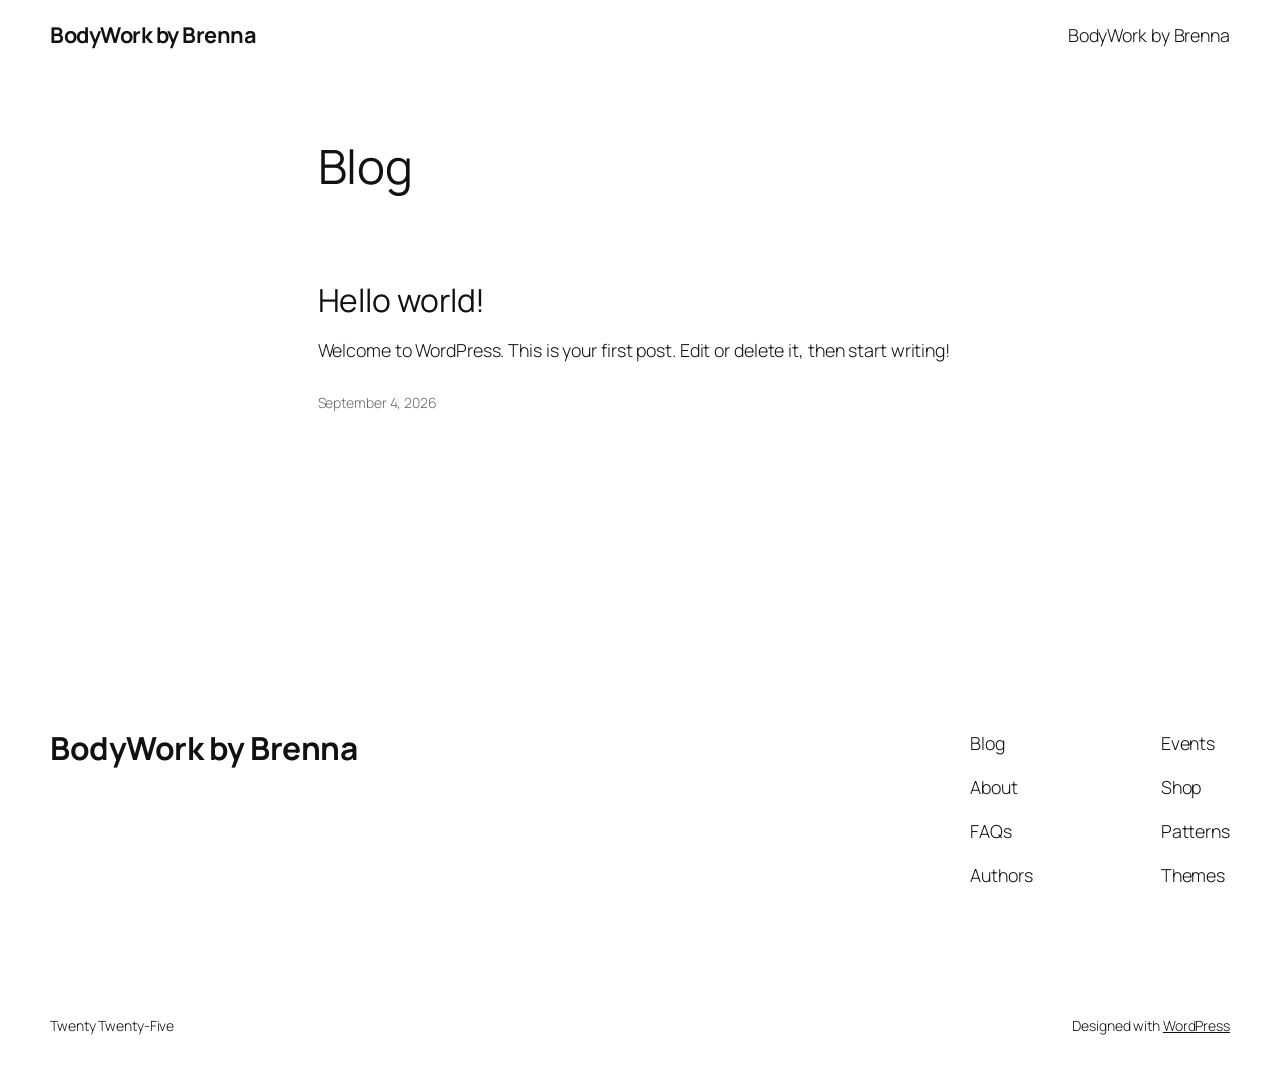
==== commit d788abcb: "no header?" ====
--- a/index.html
+++ b/index.html
@@ -4,12 +4,9 @@
 
 	<meta name="viewport" content="width=device-width, initial-scale=1">
 	<meta name="robots" content="max-image-preview:large">
-	<title>BodyWork by Brenna – BodyWork by Brenna</title>
+	<title>BodyWork by Brenna</title>
 	<link rel="alternate" type="application/rss+xml" title="BodyWork by Brenna » Feed" href="/feed/">
 	<link rel="alternate" type="application/rss+xml" title="BodyWork by Brenna » Comments Feed" href="/comments/feed/">
-	<link rel="alternate" type="application/rss+xml" title="BodyWork by Brenna » BodyWork by Brenna Comments Feed" href="/sample-page/feed/">
-
-
 	<style id="wp-img-auto-sizes-contain-inline-css">
 		img:is([sizes=auto i],[sizes^="auto," i]){contain-intrinsic-size:3000px 1500px}
 		/*# sourceURL=wp-img-auto-sizes-contain-inline-css */
@@ -30,6 +27,10 @@
 		.wp-block-group{box-sizing:border-box}:where(.wp-block-group.wp-block-group-is-layout-constrained){position:relative}
 		/*# sourceURL=/wp-includes/blocks/group/style.min.css */
 	</style>
+	<style id="wp-block-heading-inline-css">
+		h1:where(.wp-block-heading).has-background,h2:where(.wp-block-heading).has-background,h3:where(.wp-block-heading).has-background,h4:where(.wp-block-heading).has-background,h5:where(.wp-block-heading).has-background,h6:where(.wp-block-heading).has-background{padding:1.25em 2.375em}h1.has-text-align-left[style*=writing-mode]:where([style*=vertical-lr]),h1.has-text-align-right[style*=writing-mode]:where([style*=vertical-rl]),h2.has-text-align-left[style*=writing-mode]:where([style*=vertical-lr]),h2.has-text-align-right[style*=writing-mode]:where([style*=vertical-rl]),h3.has-text-align-left[style*=writing-mode]:where([style*=vertical-lr]),h3.has-text-align-right[style*=writing-mode]:where([style*=vertical-rl]),h4.has-text-align-left[style*=writing-mode]:where([style*=vertical-lr]),h4.has-text-align-right[style*=writing-mode]:where([style*=vertical-rl]),h5.has-text-align-left[style*=writing-mode]:where([style*=vertical-lr]),h5.has-text-align-right[style*=writing-mode]:where([style*=vertical-rl]),h6.has-text-align-left[style*=writing-mode]:where([style*=vertical-lr]),h6.has-text-align-right[style*=writing-mode]:where([style*=vertical-rl]){rotate:180deg}
+		/*# sourceURL=/wp-includes/blocks/heading/style.min.css */
+	</style>
 	<style id="wp-block-post-title-inline-css">
 		.wp-block-post-title{box-sizing:border-box;word-break:break-word}.wp-block-post-title :where(a){display:inline-block;font-family:inherit;font-size:inherit;font-style:inherit;font-weight:inherit;letter-spacing:inherit;line-height:inherit;text-decoration:inherit}
 		/*# sourceURL=/wp-includes/blocks/post-title/style.min.css */
@@ -41,6 +42,14 @@
 	<style id="wp-block-post-content-inline-css">
 		.wp-block-post-content{display:flow-root}
 		/*# sourceURL=/wp-includes/blocks/post-content/style.min.css */
+	</style>
+	<style id="wp-block-post-date-inline-css">
+		.wp-block-post-date{box-sizing:border-box}
+		/*# sourceURL=/wp-includes/blocks/post-date/style.min.css */
+	</style>
+	<style id="wp-block-post-template-inline-css">
+		.wp-block-post-template{box-sizing:border-box;list-style:none;margin-bottom:0;margin-top:0;max-width:100%;padding:0}.wp-block-post-template.is-flex-container{display:flex;flex-direction:row;flex-wrap:wrap;gap:1.25em}.wp-block-post-template.is-flex-container>li{margin:0;width:100%}@media (min-width:600px){.wp-block-post-template.is-flex-container.is-flex-container.columns-2>li{width:calc(50% - .625em)}.wp-block-post-template.is-flex-container.is-flex-container.columns-3>li{width:calc(33.33333% - .83333em)}.wp-block-post-template.is-flex-container.is-flex-container.columns-4>li{width:calc(25% - .9375em)}.wp-block-post-template.is-flex-container.is-flex-container.columns-5>li{width:calc(20% - 1em)}.wp-block-post-template.is-flex-container.is-flex-container.columns-6>li{width:calc(16.66667% - 1.04167em)}}@media (max-width:600px){.wp-block-post-template-is-layout-grid[class*=columns-]:not(.has-native-responsive-grid){grid-template-columns:1fr}}.wp-block-post-template-is-layout-constrained>li>.alignright,.wp-block-post-template-is-layout-flow>li>.alignright{float:right;margin-inline-end:0;margin-inline-start:2em}.wp-block-post-template-is-layout-constrained>li>.alignleft,.wp-block-post-template-is-layout-flow>li>.alignleft{float:left;margin-inline-end:2em;margin-inline-start:0}.wp-block-post-template-is-layout-constrained>li>.aligncenter,.wp-block-post-template-is-layout-flow>li>.aligncenter{margin-inline-end:auto;margin-inline-start:auto}
+		/*# sourceURL=/wp-includes/blocks/post-template/style.min.css */
 	</style>
 	<style id="wp-block-spacer-inline-css">
 		.wp-block-spacer{clear:both}
@@ -76,6 +85,9 @@
 	<style id="global-styles-inline-css">
 		:root{--wp--preset--aspect-ratio--square: 1;--wp--preset--aspect-ratio--4-3: 4/3;--wp--preset--aspect-ratio--3-4: 3/4;--wp--preset--aspect-ratio--3-2: 3/2;--wp--preset--aspect-ratio--2-3: 2/3;--wp--preset--aspect-ratio--16-9: 16/9;--wp--preset--aspect-ratio--9-16: 9/16;--wp--preset--color--black: #000000;--wp--preset--color--cyan-bluish-gray: #abb8c3;--wp--preset--color--white: #ffffff;--wp--preset--color--pale-pink: #f78da7;--wp--preset--color--vivid-red: #cf2e2e;--wp--preset--color--luminous-vivid-orange: #ff6900;--wp--preset--color--luminous-vivid-amber: #fcb900;--wp--preset--color--light-green-cyan: #7bdcb5;--wp--preset--color--vivid-green-cyan: #00d084;--wp--preset--color--pale-cyan-blue: #8ed1fc;--wp--preset--color--vivid-cyan-blue: #0693e3;--wp--preset--color--vivid-purple: #9b51e0;--wp--preset--color--base: #FFFFFF;--wp--preset--color--contrast: #111111;--wp--preset--color--accent-1: #FFEE58;--wp--preset--color--accent-2: #F6CFF4;--wp--preset--color--accent-3: #503AA8;--wp--preset--color--accent-4: #686868;--wp--preset--color--accent-5: #FBFAF3;--wp--preset--color--accent-6: color-mix(in srgb, currentColor 20%, transparent);--wp--preset--gradient--vivid-cyan-blue-to-vivid-purple: linear-gradient(135deg,rgb(6,147,227) 0%,rgb(155,81,224) 100%);--wp--preset--gradient--light-green-cyan-to-vivid-green-cyan: linear-gradient(135deg,rgb(122,220,180) 0%,rgb(0,208,130) 100%);--wp--preset--gradient--luminous-vivid-amber-to-luminous-vivid-orange: linear-gradient(135deg,rgb(252,185,0) 0%,rgb(255,105,0) 100%);--wp--preset--gradient--luminous-vivid-orange-to-vivid-red: linear-gradient(135deg,rgb(255,105,0) 0%,rgb(207,46,46) 100%);--wp--preset--gradient--very-light-gray-to-cyan-bluish-gray: linear-gradient(135deg,rgb(238,238,238) 0%,rgb(169,184,195) 100%);--wp--preset--gradient--cool-to-warm-spectrum: linear-gradient(135deg,rgb(74,234,220) 0%,rgb(151,120,209) 20%,rgb(207,42,186) 40%,rgb(238,44,130) 60%,rgb(251,105,98) 80%,rgb(254,248,76) 100%);--wp--preset--gradient--blush-light-purple: linear-gradient(135deg,rgb(255,206,236) 0%,rgb(152,150,240) 100%);--wp--preset--gradient--blush-bordeaux: linear-gradient(135deg,rgb(254,205,165) 0%,rgb(254,45,45) 50%,rgb(107,0,62) 100%);--wp--preset--gradient--luminous-dusk: linear-gradient(135deg,rgb(255,203,112) 0%,rgb(199,81,192) 50%,rgb(65,88,208) 100%);--wp--preset--gradient--pale-ocean: linear-gradient(135deg,rgb(255,245,203) 0%,rgb(182,227,212) 50%,rgb(51,167,181) 100%);--wp--preset--gradient--electric-grass: linear-gradient(135deg,rgb(202,248,128) 0%,rgb(113,206,126) 100%);--wp--preset--gradient--midnight: linear-gradient(135deg,rgb(2,3,129) 0%,rgb(40,116,252) 100%);--wp--preset--font-size--small: 0.875rem;--wp--preset--font-size--medium: clamp(1rem, 1rem + ((1vw - 0.2rem) * 0.196), 1.125rem);--wp--preset--font-size--large: clamp(1.125rem, 1.125rem + ((1vw - 0.2rem) * 0.392), 1.375rem);--wp--preset--font-size--x-large: clamp(1.75rem, 1.75rem + ((1vw - 0.2rem) * 0.392), 2rem);--wp--preset--font-size--xx-large: clamp(2.15rem, 2.15rem + ((1vw - 0.2rem) * 1.333), 3rem);--wp--preset--font-family--manrope: Manrope, sans-serif;--wp--preset--font-family--fira-code: "Fira Code", monospace;--wp--preset--spacing--20: 10px;--wp--preset--spacing--30: 20px;--wp--preset--spacing--40: 30px;--wp--preset--spacing--50: clamp(30px, 5vw, 50px);--wp--preset--spacing--60: clamp(30px, 7vw, 70px);--wp--preset--spacing--70: clamp(50px, 7vw, 90px);--wp--preset--spacing--80: clamp(70px, 10vw, 140px);--wp--preset--shadow--natural: 6px 6px 9px rgba(0, 0, 0, 0.2);--wp--preset--shadow--deep: 12px 12px 50px rgba(0, 0, 0, 0.4);--wp--preset--shadow--sharp: 6px 6px 0px rgba(0, 0, 0, 0.2);--wp--preset--shadow--outlined: 6px 6px 0px -3px rgb(255, 255, 255), 6px 6px rgb(0, 0, 0);--wp--preset--shadow--crisp: 6px 6px 0px rgb(0, 0, 0);}.wp-block-button{--wp--preset--dimension--25: 25%;--wp--preset--dimension--50: 50%;--wp--preset--dimension--75: 75%;--wp--preset--dimension--100: 100%;}:root { --wp--style--global--content-size: 645px;--wp--style--global--wide-size: 1340px; }:where(body) { margin: 0; }.wp-site-blocks { padding-top: var(--wp--style--root--padding-top); padding-bottom: var(--wp--style--root--padding-bottom); }.has-global-padding { padding-right: var(--wp--style--root--padding-right); padding-left: var(--wp--style--root--padding-left); }.has-global-padding > .alignfull { margin-right: calc(var(--wp--style--root--padding-right) * -1); margin-left: calc(var(--wp--style--root--padding-left) * -1); }.has-global-padding :where(:not(.alignfull.is-layout-flow) > .has-global-padding:not(.wp-block-block, .alignfull)) { padding-right: 0; padding-left: 0; }.has-global-padding :where(:not(.alignfull.is-layout-flow) > .has-global-padding:not(.wp-block-block, .alignfull)) > .alignfull { margin-left: 0; margin-right: 0; }.wp-site-blocks > .alignleft { float: left; margin-right: 2em; }.wp-site-blocks > .alignright { float: right; margin-left: 2em; }.wp-site-blocks > .aligncenter { justify-content: center; margin-left: auto; margin-right: auto; }:where(.wp-site-blocks) > * { margin-block-start: 1.2rem; margin-block-end: 0; }:where(.wp-site-blocks) > :first-child { margin-block-start: 0; }:where(.wp-site-blocks) > :last-child { margin-block-end: 0; }:root { --wp--style--block-gap: 1.2rem; }:root :where(.is-layout-flow) > :first-child{margin-block-start: 0;}:root :where(.is-layout-flow) > :last-child{margin-block-end: 0;}:root :where(.is-layout-flow) > *{margin-block-start: 1.2rem;margin-block-end: 0;}:root :where(.is-layout-constrained) > :first-child{margin-block-start: 0;}:root :where(.is-layout-constrained) > :last-child{margin-block-end: 0;}:root :where(.is-layout-constrained) > *{margin-block-start: 1.2rem;margin-block-end: 0;}:root :where(.is-layout-flex){gap: 1.2rem;}:root :where(.is-layout-grid){gap: 1.2rem;}.is-layout-flow > .alignleft{float: left;margin-inline-start: 0;margin-inline-end: 2em;}.is-layout-flow > .alignright{float: right;margin-inline-start: 2em;margin-inline-end: 0;}.is-layout-flow > .aligncenter{margin-left: auto !important;margin-right: auto !important;}.is-layout-constrained > .alignleft{float: left;margin-inline-start: 0;margin-inline-end: 2em;}.is-layout-constrained > .alignright{float: right;margin-inline-start: 2em;margin-inline-end: 0;}.is-layout-constrained > .aligncenter{margin-left: auto !important;margin-right: auto !important;}.is-layout-constrained > :where(:not(.alignleft):not(.alignright):not(.alignfull)){max-width: var(--wp--style--global--content-size);margin-left: auto !important;margin-right: auto !important;}.is-layout-constrained > .alignwide{max-width: var(--wp--style--global--wide-size);}body .is-layout-flex{display: flex;}.is-layout-flex{flex-wrap: wrap;align-items: center;}.is-layout-flex > :is(*, div){margin: 0;}body .is-layout-grid{display: grid;}.is-layout-grid > :is(*, div){margin: 0;}body{background-color: var(--wp--preset--color--base);color: var(--wp--preset--color--contrast);font-family: var(--wp--preset--font-family--manrope);font-size: var(--wp--preset--font-size--large);font-weight: 300;letter-spacing: -0.1px;line-height: 1.4;--wp--style--root--padding-top: 0px;--wp--style--root--padding-right: var(--wp--preset--spacing--50);--wp--style--root--padding-bottom: 0px;--wp--style--root--padding-left: var(--wp--preset--spacing--50);}a:where(:not(.wp-element-button)){color: currentColor;}:root :where(a:where(:not(.wp-element-button)):hover){text-decoration: none;}h1, h2, h3, h4, h5, h6{font-weight: 400;letter-spacing: -0.1px;line-height: 1.125;}h1{font-size: var(--wp--preset--font-size--xx-large);}h2{font-size: var(--wp--preset--font-size--x-large);}h3{font-size: var(--wp--preset--font-size--large);}h4{font-size: var(--wp--preset--font-size--medium);}h5{font-size: var(--wp--preset--font-size--small);letter-spacing: 0.5px;}h6{font-size: var(--wp--preset--font-size--small);font-weight: 700;letter-spacing: 1.4px;text-transform: uppercase;}:root :where(.wp-element-button, .wp-block-button__link){background-color: var(--wp--preset--color--contrast);border-width: 0;color: var(--wp--preset--color--base);font-family: inherit;font-size: var(--wp--preset--font-size--medium);font-style: inherit;font-weight: inherit;letter-spacing: inherit;line-height: inherit;padding-top: 1rem;padding-right: 2.25rem;padding-bottom: 1rem;padding-left: 2.25rem;text-decoration: none;text-transform: inherit;}:root :where(.wp-element-button:hover, .wp-block-button__link:hover){background-color: color-mix(in srgb, var(--wp--preset--color--contrast) 85%, transparent);border-color: transparent;color: var(--wp--preset--color--base);}:root :where(.wp-element-button:focus, .wp-block-button__link:focus){outline-color: var(--wp--preset--color--accent-4);outline-offset: 2px;}:root :where(.wp-element-caption, .wp-block-audio figcaption, .wp-block-embed figcaption, .wp-block-gallery figcaption, .wp-block-image figcaption, .wp-block-table figcaption, .wp-block-video figcaption){font-size: var(--wp--preset--font-size--small);line-height: 1.4;}.has-black-color{color: var(--wp--preset--color--black) !important;}.has-cyan-bluish-gray-color{color: var(--wp--preset--color--cyan-bluish-gray) !important;}.has-white-color{color: var(--wp--preset--color--white) !important;}.has-pale-pink-color{color: var(--wp--preset--color--pale-pink) !important;}.has-vivid-red-color{color: var(--wp--preset--color--vivid-red) !important;}.has-luminous-vivid-orange-color{color: var(--wp--preset--color--luminous-vivid-orange) !important;}.has-luminous-vivid-amber-color{color: var(--wp--preset--color--luminous-vivid-amber) !important;}.has-light-green-cyan-color{color: var(--wp--preset--color--light-green-cyan) !important;}.has-vivid-green-cyan-color{color: var(--wp--preset--color--vivid-green-cyan) !important;}.has-pale-cyan-blue-color{color: var(--wp--preset--color--pale-cyan-blue) !important;}.has-vivid-cyan-blue-color{color: var(--wp--preset--color--vivid-cyan-blue) !important;}.has-vivid-purple-color{color: var(--wp--preset--color--vivid-purple) !important;}.has-base-color{color: var(--wp--preset--color--base) !important;}.has-contrast-color{color: var(--wp--preset--color--contrast) !important;}.has-accent-1-color{color: var(--wp--preset--color--accent-1) !important;}.has-accent-2-color{color: var(--wp--preset--color--accent-2) !important;}.has-accent-3-color{color: var(--wp--preset--color--accent-3) !important;}.has-accent-4-color{color: var(--wp--preset--color--accent-4) !important;}.has-accent-5-color{color: var(--wp--preset--color--accent-5) !important;}.has-accent-6-color{color: var(--wp--preset--color--accent-6) !important;}.has-black-background-color{background-color: var(--wp--preset--color--black) !important;}.has-cyan-bluish-gray-background-color{background-color: var(--wp--preset--color--cyan-bluish-gray) !important;}.has-white-background-color{background-color: var(--wp--preset--color--white) !important;}.has-pale-pink-background-color{background-color: var(--wp--preset--color--pale-pink) !important;}.has-vivid-red-background-color{background-color: var(--wp--preset--color--vivid-red) !important;}.has-luminous-vivid-orange-background-color{background-color: var(--wp--preset--color--luminous-vivid-orange) !important;}.has-luminous-vivid-amber-background-color{background-color: var(--wp--preset--color--luminous-vivid-amber) !important;}.has-light-green-cyan-background-color{background-color: var(--wp--preset--color--light-green-cyan) !important;}.has-vivid-green-cyan-background-color{background-color: var(--wp--preset--color--vivid-green-cyan) !important;}.has-pale-cyan-blue-background-color{background-color: var(--wp--preset--color--pale-cyan-blue) !important;}.has-vivid-cyan-blue-background-color{background-color: var(--wp--preset--color--vivid-cyan-blue) !important;}.has-vivid-purple-background-color{background-color: var(--wp--preset--color--vivid-purple) !important;}.has-base-background-color{background-color: var(--wp--preset--color--base) !important;}.has-contrast-background-color{background-color: var(--wp--preset--color--contrast) !important;}.has-accent-1-background-color{background-color: var(--wp--preset--color--accent-1) !important;}.has-accent-2-background-color{background-color: var(--wp--preset--color--accent-2) !important;}.has-accent-3-background-color{background-color: var(--wp--preset--color--accent-3) !important;}.has-accent-4-background-color{background-color: var(--wp--preset--color--accent-4) !important;}.has-accent-5-background-color{background-color: var(--wp--preset--color--accent-5) !important;}.has-accent-6-background-color{background-color: var(--wp--preset--color--accent-6) !important;}.has-black-border-color{border-color: var(--wp--preset--color--black) !important;}.has-cyan-bluish-gray-border-color{border-color: var(--wp--preset--color--cyan-bluish-gray) !important;}.has-white-border-color{border-color: var(--wp--preset--color--white) !important;}.has-pale-pink-border-color{border-color: var(--wp--preset--color--pale-pink) !important;}.has-vivid-red-border-color{border-color: var(--wp--preset--color--vivid-red) !important;}.has-luminous-vivid-orange-border-color{border-color: var(--wp--preset--color--luminous-vivid-orange) !important;}.has-luminous-vivid-amber-border-color{border-color: var(--wp--preset--color--luminous-vivid-amber) !important;}.has-light-green-cyan-border-color{border-color: var(--wp--preset--color--light-green-cyan) !important;}.has-vivid-green-cyan-border-color{border-color: var(--wp--preset--color--vivid-green-cyan) !important;}.has-pale-cyan-blue-border-color{border-color: var(--wp--preset--color--pale-cyan-blue) !important;}.has-vivid-cyan-blue-border-color{border-color: var(--wp--preset--color--vivid-cyan-blue) !important;}.has-vivid-purple-border-color{border-color: var(--wp--preset--color--vivid-purple) !important;}.has-base-border-color{border-color: var(--wp--preset--color--base) !important;}.has-contrast-border-color{border-color: var(--wp--preset--color--contrast) !important;}.has-accent-1-border-color{border-color: var(--wp--preset--color--accent-1) !important;}.has-accent-2-border-color{border-color: var(--wp--preset--color--accent-2) !important;}.has-accent-3-border-color{border-color: var(--wp--preset--color--accent-3) !important;}.has-accent-4-border-color{border-color: var(--wp--preset--color--accent-4) !important;}.has-accent-5-border-color{border-color: var(--wp--preset--color--accent-5) !important;}.has-accent-6-border-color{border-color: var(--wp--preset--color--accent-6) !important;}.has-vivid-cyan-blue-to-vivid-purple-gradient-background{background: var(--wp--preset--gradient--vivid-cyan-blue-to-vivid-purple) !important;}.has-light-green-cyan-to-vivid-green-cyan-gradient-background{background: var(--wp--preset--gradient--light-green-cyan-to-vivid-green-cyan) !important;}.has-luminous-vivid-amber-to-luminous-vivid-orange-gradient-background{background: var(--wp--preset--gradient--luminous-vivid-amber-to-luminous-vivid-orange) !important;}.has-luminous-vivid-orange-to-vivid-red-gradient-background{background: var(--wp--preset--gradient--luminous-vivid-orange-to-vivid-red) !important;}.has-very-light-gray-to-cyan-bluish-gray-gradient-background{background: var(--wp--preset--gradient--very-light-gray-to-cyan-bluish-gray) !important;}.has-cool-to-warm-spectrum-gradient-background{background: var(--wp--preset--gradient--cool-to-warm-spectrum) !important;}.has-blush-light-purple-gradient-background{background: var(--wp--preset--gradient--blush-light-purple) !important;}.has-blush-bordeaux-gradient-background{background: var(--wp--preset--gradient--blush-bordeaux) !important;}.has-luminous-dusk-gradient-background{background: var(--wp--preset--gradient--luminous-dusk) !important;}.has-pale-ocean-gradient-background{background: var(--wp--preset--gradient--pale-ocean) !important;}.has-electric-grass-gradient-background{background: var(--wp--preset--gradient--electric-grass) !important;}.has-midnight-gradient-background{background: var(--wp--preset--gradient--midnight) !important;}.has-small-font-size{font-size: var(--wp--preset--font-size--small) !important;}.has-medium-font-size{font-size: var(--wp--preset--font-size--medium) !important;}.has-large-font-size{font-size: var(--wp--preset--font-size--large) !important;}.has-x-large-font-size{font-size: var(--wp--preset--font-size--x-large) !important;}.has-xx-large-font-size{font-size: var(--wp--preset--font-size--xx-large) !important;}.has-manrope-font-family{font-family: var(--wp--preset--font-family--manrope) !important;}.has-fira-code-font-family{font-family: var(--wp--preset--font-family--fira-code) !important;}
 		:root :where(.wp-block-columns-is-layout-flow) > :first-child{margin-block-start: 0;}:root :where(.wp-block-columns-is-layout-flow) > :last-child{margin-block-end: 0;}:root :where(.wp-block-columns-is-layout-flow) > *{margin-block-start: var(--wp--preset--spacing--50);margin-block-end: 0;}:root :where(.wp-block-columns-is-layout-constrained) > :first-child{margin-block-start: 0;}:root :where(.wp-block-columns-is-layout-constrained) > :last-child{margin-block-end: 0;}:root :where(.wp-block-columns-is-layout-constrained) > *{margin-block-start: var(--wp--preset--spacing--50);margin-block-end: 0;}:root :where(.wp-block-columns-is-layout-flex){gap: var(--wp--preset--spacing--50);}:root :where(.wp-block-columns-is-layout-grid){gap: var(--wp--preset--spacing--50);}
+		:root :where(.wp-block-post-date){color: var(--wp--preset--color--accent-4);font-size: var(--wp--preset--font-size--small);}
+		:root :where(.wp-block-post-date a:where(:not(.wp-element-button))){color: var(--wp--preset--color--accent-4);text-decoration: none;}
+		:root :where(.wp-block-post-date a:where(:not(.wp-element-button)):hover){text-decoration: underline;}
 		:root :where(.wp-block-post-title a:where(:not(.wp-element-button))){text-decoration: none;}
 		:root :where(.wp-block-post-title a:where(:not(.wp-element-button)):hover){text-decoration: underline;}
 		:root :where(.wp-block-site-title){font-weight: 700;letter-spacing: -.5px;}
@@ -101,8 +113,6 @@
 	</style>
 	<link rel="EditURI" type="application/rsd+xml" title="RSD" href="/xmlrpc.php?rsd">
 	<meta name="generator" content="WordPress 7.1">
-	<link rel="canonical" href="/sample-page/">
-	<link rel="shortlink" href="/?p=2">
 	<script id="wp-importmap" type="importmap">
 		{"imports":{"@wordpress/interactivity":"/wp-includes/js/dist/script-modules/interactivity/index.min.js?ver=efaa5193bbad9c60ffd1"}}
 	</script>
@@ -113,7 +123,7 @@
 	</style>
 </head>
 
-<body class="wp-singular page-template-default page page-id-2 wp-embed-responsive wp-theme-twentytwentyfive">
+<body class="home blog wp-embed-responsive wp-theme-twentytwentyfive">
 
 <a class="skip-link screen-reader-text" id="wp-skip-link" href="#wp--skip-link--target">Skip to content</a><div class="wp-site-blocks"><header class="wp-block-template-part">
 	<div class="wp-block-group alignfull is-layout-flow wp-block-group-is-layout-flow">
@@ -121,7 +131,7 @@
 		<div class="wp-block-group has-global-padding is-layout-constrained wp-block-group-is-layout-constrained">
 
 			<div class="wp-block-group alignwide is-content-justification-space-between is-nowrap is-layout-flex wp-container-core-group-is-layout-ec1e7a1e wp-block-group-is-layout-flex" style="padding-top:var(--wp--preset--spacing--30);padding-bottom:var(--wp--preset--spacing--30)">
-				<p class="wp-block-site-title"><a href="/" target="_self" rel="home">BodyWork by Brenna</a></p>
+				<p class="wp-block-site-title"><a href="/" target="_self" rel="home" aria-current="page">BodyWork by Brenna</a></p>
 
 				<div class="wp-block-group is-content-justification-right is-nowrap is-layout-flex wp-container-core-group-is-layout-fbffc046 wp-block-group-is-layout-flex">
 					<nav class="is-responsive items-justified-right wp-block-navigation is-content-justification-right is-layout-flex wp-container-core-navigation-is-layout-6e943505 wp-block-navigation-is-layout-flex" data-wp-interactive="core/navigation" data-wp-context='{"overlayOpenedBy":{"click":false,"hover":false,"focus":false},"type":"overlay","roleAttribute":"","ariaLabel":"Menu"}'><button aria-haspopup="dialog" aria-label="Open menu" class="wp-block-navigation__responsive-container-open" data-wp-on--click="actions.openMenuOnClick" data-wp-on--keydown="actions.handleMenuKeydown"><svg width="24" height="24" xmlns="http://www.w3.org/2000/svg" viewbox="0 0 24 24" aria-hidden="true" focusable="false"><path d="M4 7.5h16v1.5H4z"></path><path d="M4 15h16v1.5H4z"></path></svg></button>
@@ -130,7 +140,7 @@
 								<div class="wp-block-navigation__responsive-dialog" data-wp-bind--aria-modal="state.ariaModal" data-wp-bind--aria-label="state.ariaLabel" data-wp-bind--role="state.roleAttribute">
 									<button aria-label="Close menu" class="wp-block-navigation__responsive-container-close" data-wp-on--click="actions.closeMenuOnClick"><svg xmlns="http://www.w3.org/2000/svg" viewbox="0 0 24 24" width="24" height="24" aria-hidden="true" focusable="false"><path d="m13.06 12 6.47-6.47-1.06-1.06L12 10.94 5.53 4.47 4.47 5.53 10.94 12l-6.47 6.47 1.06 1.06L12 13.06l6.47 6.47 1.06-1.06L13.06 12Z"></path></svg></button>
 									<div class="wp-block-navigation__responsive-container-content" data-wp-watch="callbacks.focusFirstElement" id="modal-1-content">
-										<ul class="wp-block-navigation__container is-responsive items-justified-right wp-block-navigation"><ul class="wp-block-page-list"><li class="wp-block-pages-list__item current-menu-item wp-block-navigation-item open-on-hover-click"><a class="wp-block-pages-list__item__link wp-block-navigation-item__content" href="/sample-page/" aria-current="page">BodyWork by Brenna</a></li></ul></ul>
+										<ul class="wp-block-navigation__container is-responsive items-justified-right wp-block-navigation"><ul class="wp-block-page-list"><li class="wp-block-pages-list__item wp-block-navigation-item open-on-hover-click"><a class="wp-block-pages-list__item__link wp-block-navigation-item__content" href="/sample-page/">BodyWork by Brenna</a></li></ul></ul>
 
 									</div>
 								</div>
@@ -150,20 +160,35 @@
 
 	<main id="wp--skip-link--target" class="wp-block-group has-global-padding is-layout-constrained wp-block-group-is-layout-constrained" style="margin-top:var(--wp--preset--spacing--60)">
 
-		<div class="wp-block-group alignfull has-global-padding is-layout-constrained wp-block-group-is-layout-constrained" style="padding-top:var(--wp--preset--spacing--60);padding-bottom:var(--wp--preset--spacing--60)">
-
-			<h1 class="wp-block-post-title">BodyWork by Brenna</h1>
-			<div class="entry-content alignfull wp-block-post-content has-global-padding is-layout-constrained wp-block-post-content-is-layout-constrained">
-				<p class="wp-block-paragraph">Schedule an appointment!</p>
-
-
-
-				<!-- Calendly inline widget begin -->
-				<div class="calendly-inline-widget" data-url="https://calendly.com/davidsealand/30min" style="min-width:320px;height:700px;"></div>
-				<script type="text/javascript" src="https://assets.calendly.com/assets/external/widget.js" async></script>
-				<!-- Calendly inline widget end -->
-			</div>
+		<h1 class="wp-block-heading has-text-align-left">Blog</h1>
+
+
+
+		<div class="wp-block-query alignfull is-layout-flow wp-block-query-is-layout-flow">
+			<ul class="alignfull wp-block-post-template is-layout-flow wp-block-post-template-is-layout-flow"><li class="wp-block-post post-1 post type-post status-publish format-standard hentry category-uncategorized">
+
+				<div class="wp-block-group alignfull has-global-padding is-layout-constrained wp-block-group-is-layout-constrained" style="padding-top:var(--wp--preset--spacing--60);padding-bottom:var(--wp--preset--spacing--60)">
+
+					<h2 class="wp-block-post-title has-x-large-font-size"><a href="/hello-world/" target="_self">Hello world!</a></h2>
+					<div class="entry-content alignfull wp-block-post-content has-medium-font-size has-global-padding is-layout-constrained wp-block-post-content-is-layout-constrained">
+						<p class="wp-block-paragraph">Welcome to WordPress. This is your first post. Edit or delete it, then start writing!</p>
+					</div>
+					<div style="margin-top:var(--wp--preset--spacing--40)" class="wp-block-post-date has-small-font-size"><a href="/hello-world/"><time datetime="2026-09-04T19:22:04+00:00">September 4, 2026</time></a></div>
+				</div>
+
+			</li></ul>
+
+			<div class="wp-block-group has-global-padding is-layout-constrained wp-block-group-is-layout-constrained" style="padding-top:var(--wp--preset--spacing--60);padding-bottom:var(--wp--preset--spacing--60)">
+
+			</div>
+
+
+			<div class="wp-block-group alignwide has-global-padding is-layout-constrained wp-block-group-is-layout-constrained">
+
+			</div>
+
 		</div>
+
 
 	</main>
 
@@ -179,7 +204,7 @@
 
 					<div class="wp-block-columns is-layout-flex wp-container-core-columns-is-layout-794e3cfa wp-block-columns-is-layout-flex">
 
-						<div class="wp-block-column is-layout-flow wp-block-column-is-layout-flow" style="flex-basis:100%"><h2 class="wp-block-site-title"><a href="/" target="_self" rel="home">BodyWork by Brenna</a></h2>
+						<div class="wp-block-column is-layout-flow wp-block-column-is-layout-flow" style="flex-basis:100%"><h2 class="wp-block-site-title"><a href="/" target="_self" rel="home" aria-current="page">BodyWork by Brenna</a></h2>
 
 
 						</div>
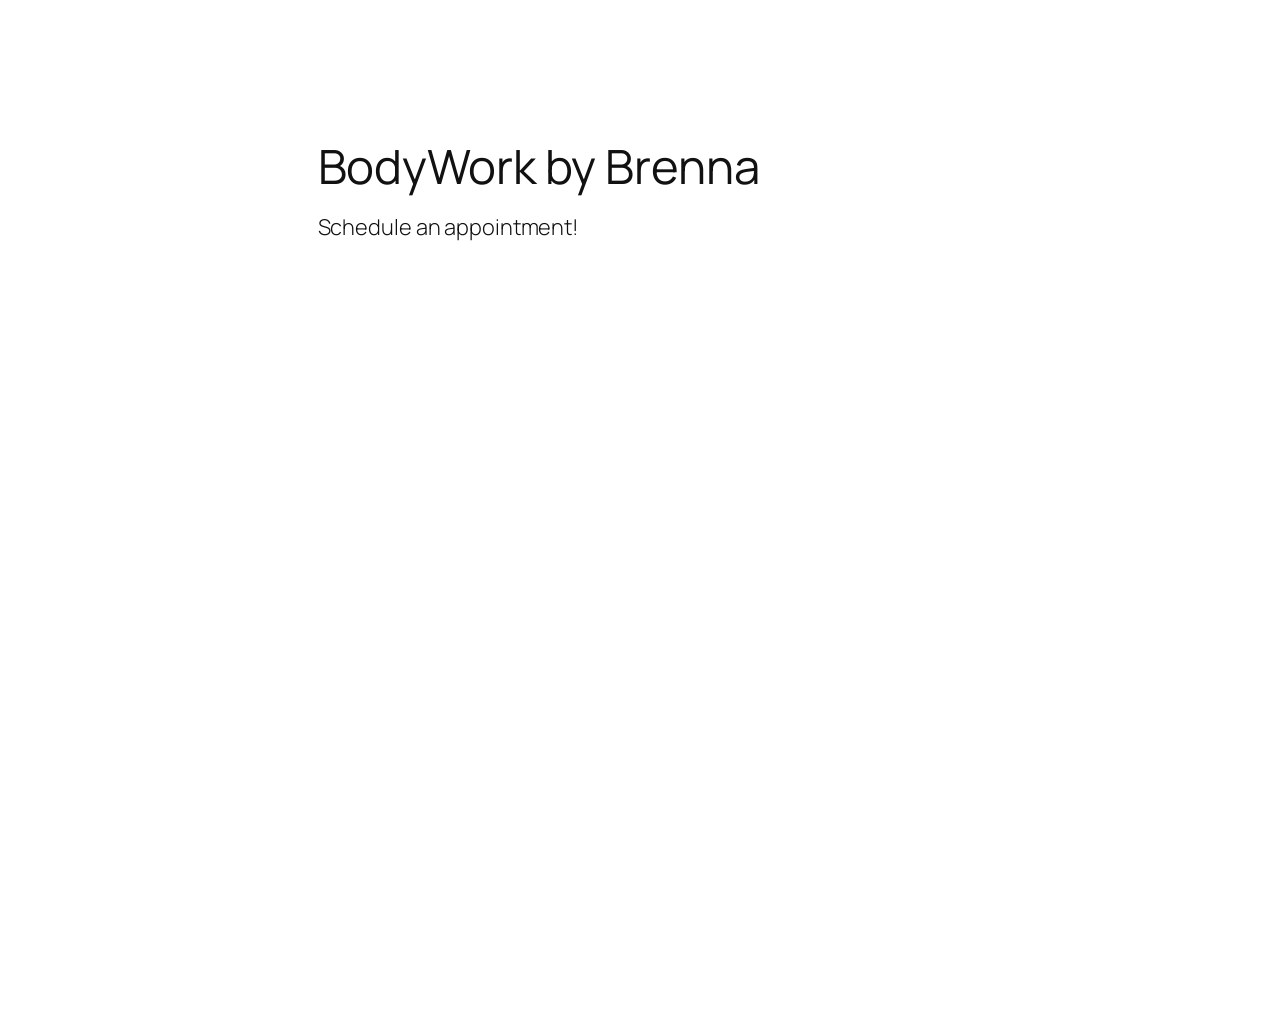
==== commit 6e70bb5c: "oops wrong file" ====
--- a/index.html
+++ b/index.html
@@ -4,32 +4,15 @@
 
 	<meta name="viewport" content="width=device-width, initial-scale=1">
 	<meta name="robots" content="max-image-preview:large">
-	<title>BodyWork by Brenna</title>
+	<title>BodyWork by Brenna – BodyWork by Brenna</title>
 	<link rel="alternate" type="application/rss+xml" title="BodyWork by Brenna » Feed" href="/feed/">
 	<link rel="alternate" type="application/rss+xml" title="BodyWork by Brenna » Comments Feed" href="/comments/feed/">
+	<link rel="alternate" type="application/rss+xml" title="BodyWork by Brenna » BodyWork by Brenna Comments Feed" href="/sample-page/feed/">
+
+
 	<style id="wp-img-auto-sizes-contain-inline-css">
 		img:is([sizes=auto i],[sizes^="auto," i]){contain-intrinsic-size:3000px 1500px}
 		/*# sourceURL=wp-img-auto-sizes-contain-inline-css */
-	</style>
-	<style id="wp-block-site-title-inline-css">
-		.wp-block-site-title{box-sizing:border-box}.wp-block-site-title :where(a){color:inherit;font-family:inherit;font-size:inherit;font-style:inherit;font-weight:inherit;letter-spacing:inherit;line-height:inherit;text-decoration:inherit}
-		/*# sourceURL=/wp-includes/blocks/site-title/style.min.css */
-	</style>
-	<style id="wp-block-page-list-inline-css">
-		.wp-block-navigation .wp-block-page-list{align-items:var(--navigation-layout-align,initial);background-color:inherit;display:flex;flex-direction:var(--navigation-layout-direction,initial);flex-wrap:var(--navigation-layout-wrap,wrap);justify-content:var(--navigation-layout-justify,initial)}.wp-block-navigation .wp-block-navigation-item{background-color:inherit}.wp-block-page-list{box-sizing:border-box}
-		/*# sourceURL=/wp-includes/blocks/page-list/style.min.css */
-	</style>
-	<style id="wp-block-navigation-inline-css">
-		.wp-block-navigation{position:relative}.wp-block-navigation ul{margin-bottom:0;margin-left:0;margin-top:0;padding-left:0}.wp-block-navigation ul,.wp-block-navigation ul li{list-style:none}.wp-block-navigation .wp-block-navigation-item{align-items:center;background-color:inherit;display:flex;position:relative}.wp-block-navigation .wp-block-navigation-item .wp-block-navigation__submenu-container:empty{display:none}.wp-block-navigation .wp-block-navigation-item__content{display:block;z-index:1}.wp-block-navigation .wp-block-navigation-item__content.wp-block-navigation-item__content{color:inherit}.wp-block-navigation.has-text-decoration-underline .wp-block-navigation-item__content,.wp-block-navigation.has-text-decoration-underline .wp-block-navigation-item__content:active,.wp-block-navigation.has-text-decoration-underline .wp-block-navigation-item__content:focus{text-decoration:underline}.wp-block-navigation.has-text-decoration-line-through .wp-block-navigation-item__content,.wp-block-navigation.has-text-decoration-line-through .wp-block-navigation-item__content:active,.wp-block-navigation.has-text-decoration-line-through .wp-block-navigation-item__content:focus{text-decoration:line-through}.wp-block-navigation :where(a),.wp-block-navigation :where(a:active),.wp-block-navigation :where(a:focus){text-decoration:none}.wp-block-navigation .wp-block-navigation__submenu-icon{align-self:center;background-color:inherit;border:none;color:currentColor;display:inline-block;font-size:inherit;height:.6em;line-height:0;margin-left:.25em;padding:0;width:.6em}.wp-block-navigation .wp-block-navigation__submenu-icon svg{stroke:currentColor;display:inline-block;height:inherit;margin-top:.075em;width:inherit}.wp-block-navigation{--navigation-layout-justification-setting:flex-start;--navigation-layout-direction:row;--navigation-layout-wrap:wrap;--navigation-layout-justify:flex-start;--navigation-layout-align:center}.wp-block-navigation.is-vertical{--navigation-layout-direction:column;--navigation-layout-justify:initial;--navigation-layout-align:flex-start}.wp-block-navigation.no-wrap{--navigation-layout-wrap:nowrap}.wp-block-navigation.items-justified-center{--navigation-layout-justification-setting:center;--navigation-layout-justify:center}.wp-block-navigation.items-justified-center.is-vertical{--navigation-layout-align:center}.wp-block-navigation.items-justified-right{--navigation-layout-justification-setting:flex-end;--navigation-layout-justify:flex-end}.wp-block-navigation.items-justified-right.is-vertical{--navigation-layout-align:flex-end}.wp-block-navigation.items-justified-space-between{--navigation-layout-justification-setting:space-between;--navigation-layout-justify:space-between}:where(.wp-block-navigation) ul li{padding:0}.wp-block-navigation .has-child .wp-block-navigation__submenu-container{align-items:normal;background-color:inherit;color:inherit;display:flex;flex-direction:column;opacity:0;position:absolute;z-index:2}@media not (prefers-reduced-motion){.wp-block-navigation .has-child .wp-block-navigation__submenu-container{transition:opacity .1s linear}}.wp-block-navigation .has-child .wp-block-navigation__submenu-container{height:0;overflow:hidden;visibility:hidden;width:0}.wp-block-navigation .has-child .wp-block-navigation__submenu-container>.wp-block-navigation-item>.wp-block-navigation-item__content{display:flex;flex-grow:1;padding:.5em 1em}.wp-block-navigation .has-child .wp-block-navigation__submenu-container>.wp-block-navigation-item>.wp-block-navigation-item__content .wp-block-navigation__submenu-icon{margin-left:auto;margin-right:0}.wp-block-navigation .has-child .wp-block-navigation__submenu-container .wp-block-navigation-item__content{margin:0}.wp-block-navigation .has-child .wp-block-navigation__submenu-container{left:-1px;top:100%}@media (min-width:782px){.wp-block-navigation .has-child .wp-block-navigation__submenu-container .wp-block-navigation__submenu-container{left:100%;top:-1px}.wp-block-navigation .has-child .wp-block-navigation__submenu-container .wp-block-navigation__submenu-container:before{background:transparent;content:"";display:block;height:100%;position:absolute;right:100%;width:.5em}.wp-block-navigation .has-child .wp-block-navigation__submenu-container .wp-block-navigation__submenu-icon{margin-right:.25em}.wp-block-navigation .has-child .wp-block-navigation__submenu-container .wp-block-navigation__submenu-icon svg{transform:rotate(-90deg)}}@media (hover:hover){.wp-block-navigation .has-child:not(.open-on-click):hover>.wp-block-navigation__submenu-container{height:auto;min-width:200px;opacity:1;overflow:visible;visibility:visible;width:auto}}.wp-block-navigation .has-child .wp-block-navigation-submenu__toggle[aria-expanded=true]~.wp-block-navigation__submenu-container,.wp-block-navigation .has-child:not(.open-on-click):not(.open-on-hover-click):focus-within>.wp-block-navigation__submenu-container{height:auto;min-width:200px;opacity:1;overflow:visible;visibility:visible;width:auto}.wp-block-navigation .has-child.open-always{align-items:var(--navigation-layout-align,initial);flex-direction:var(--navigation-layout-direction,initial);flex-wrap:var(--navigation-layout-wrap,wrap);gap:var(--wp--style--block-gap,2em)}.wp-block-navigation .has-child.open-always,.wp-block-navigation .has-child.open-always .wp-block-navigation-item{justify-content:var(--navigation-layout-justify,initial)}.wp-block-navigation .has-child.open-always .wp-block-navigation__submenu-container,.wp-block-navigation .has-child.open-always.wp-block-navigation-submenu{gap:var(--wp--style--block-gap,2em)}.wp-block-navigation .has-child.open-always .wp-block-navigation-item,.wp-block-navigation .has-child.open-always .wp-block-navigation__submenu-container,.wp-block-navigation .has-child.open-always.wp-block-navigation-submenu{padding-bottom:0;padding-top:0}.wp-block-navigation .has-child.open-always .wp-block-navigation__submenu-container{padding-left:var(--wp--style--block-gap,2em);padding-right:var(--wp--style--block-gap,2em)}.wp-block-navigation .has-child.open-always .wp-block-navigation__submenu-container .wp-block-navigation-item__content{padding:0}.wp-block-navigation .has-child.open-always .wp-block-navigation__submenu-container>.wp-block-navigation-item>.wp-block-navigation-item__content,.wp-block-navigation .has-child.open-always>.wp-block-navigation-item__content{flex-grow:0}.wp-block-navigation .has-child.open-always>.wp-block-navigation__submenu-container{background-color:transparent;border:none;color:inherit;flex-basis:100%;height:auto;opacity:1;overflow:visible;position:static;visibility:visible;width:auto}.wp-block-navigation.has-background .has-child .wp-block-navigation__submenu-container{left:0;top:100%}@media (min-width:782px){.wp-block-navigation.has-background .has-child .wp-block-navigation__submenu-container .wp-block-navigation__submenu-container{left:100%;top:0}}.wp-block-navigation-submenu{display:flex;position:relative}.wp-block-navigation-submenu .wp-block-navigation__submenu-icon svg{stroke:currentColor}button.wp-block-navigation-item__content{background-color:transparent;border:none;color:currentColor;font-family:inherit;font-size:inherit;font-style:inherit;font-weight:inherit;letter-spacing:inherit;line-height:inherit;text-align:left;text-transform:inherit}.wp-block-navigation-submenu__toggle{cursor:pointer}.wp-block-navigation-submenu__toggle[aria-expanded=true]+.wp-block-navigation__submenu-icon>svg,.wp-block-navigation-submenu__toggle[aria-expanded=true]>svg{transform:rotate(180deg)}.wp-block-navigation-item.open-on-click .wp-block-navigation-submenu__toggle{padding-left:0;padding-right:.85em}.wp-block-navigation-item.open-on-click .wp-block-navigation-submenu__toggle+.wp-block-navigation__submenu-icon{margin-left:-.6em;pointer-events:none}.wp-block-navigation-item.open-on-click button.wp-block-navigation-item__content:not(.wp-block-navigation-submenu__toggle){padding:0}.wp-block-navigation .wp-block-page-list,.wp-block-navigation__container,.wp-block-navigation__responsive-close,.wp-block-navigation__responsive-container,.wp-block-navigation__responsive-container-content,.wp-block-navigation__responsive-dialog{gap:inherit}:where(.wp-block-navigation.has-background .wp-block-navigation-item a:not(.wp-element-button)),:where(.wp-block-navigation.has-background .wp-block-navigation-submenu a:not(.wp-element-button)){padding:.5em 1em}:where(.wp-block-navigation .wp-block-navigation__submenu-container .wp-block-navigation-item a:not(.wp-element-button)),:where(.wp-block-navigation .wp-block-navigation__submenu-container .wp-block-navigation-submenu a:not(.wp-element-button)),:where(.wp-block-navigation .wp-block-navigation__submenu-container .wp-block-navigation-submenu button.wp-block-navigation-item__content),:where(.wp-block-navigation .wp-block-navigation__submenu-container .wp-block-pages-list__item button.wp-block-navigation-item__content){padding:.5em 1em}.wp-block-navigation.items-justified-right .wp-block-navigation__container .has-child .wp-block-navigation__submenu-container,.wp-block-navigation.items-justified-right .wp-block-page-list>.has-child .wp-block-navigation__submenu-container,.wp-block-navigation.items-justified-space-between .wp-block-page-list>.has-child:last-child .wp-block-navigation__submenu-container,.wp-block-navigation.items-justified-space-between>.wp-block-navigation__container>.has-child:last-child .wp-block-navigation__submenu-container{left:auto;right:0}.wp-block-navigation.items-justified-right .wp-block-navigation__container .has-child .wp-block-navigation__submenu-container .wp-block-navigation__submenu-container,.wp-block-navigation.items-justified-right .wp-block-page-list>.has-child .wp-block-navigation__submenu-container .wp-block-navigation__submenu-container,.wp-block-navigation.items-justified-space-between .wp-block-page-list>.has-child:last-child .wp-block-navigation__submenu-container .wp-block-navigation__submenu-container,.wp-block-navigation.items-justified-space-between>.wp-block-navigation__container>.has-child:last-child .wp-block-navigation__submenu-container .wp-block-navigation__submenu-container{left:-1px;right:-1px}@media (min-width:782px){.wp-block-navigation.items-justified-right .wp-block-navigation__container .has-child .wp-block-navigation__submenu-container .wp-block-navigation__submenu-container,.wp-block-navigation.items-justified-right .wp-block-page-list>.has-child .wp-block-navigation__submenu-container .wp-block-navigation__submenu-container,.wp-block-navigation.items-justified-space-between .wp-block-page-list>.has-child:last-child .wp-block-navigation__submenu-container .wp-block-navigation__submenu-container,.wp-block-navigation.items-justified-space-between>.wp-block-navigation__container>.has-child:last-child .wp-block-navigation__submenu-container .wp-block-navigation__submenu-container{left:auto;right:100%}}.wp-block-navigation:not(.has-background) .wp-block-navigation__submenu-container{background-color:#fff;border:1px solid rgba(0,0,0,.15)}.wp-block-navigation.has-background .wp-block-navigation__submenu-container{background-color:inherit}.wp-block-navigation:not(.has-text-color) .wp-block-navigation__submenu-container{color:#000}.wp-block-navigation__container{align-items:var(--navigation-layout-align,initial);display:flex;flex-direction:var(--navigation-layout-direction,initial);flex-wrap:var(--navigation-layout-wrap,wrap);justify-content:var(--navigation-layout-justify,initial);list-style:none;margin:0;padding-left:0}.wp-block-navigation__container .is-responsive{display:none}.wp-block-navigation__container:only-child,.wp-block-page-list:only-child{flex-grow:1}@keyframes overlay-menu__fade-in-animation{0%{opacity:0;transform:translateY(.5em)}to{opacity:1;transform:translateY(0)}}.wp-block-navigation__responsive-container{bottom:0;display:none;left:0;position:fixed;right:0;top:0}.wp-block-navigation__responsive-container :where(.wp-block-navigation-item a){color:inherit}.wp-block-navigation__responsive-container .wp-block-navigation__responsive-container-content{align-items:var(--navigation-layout-align,initial);display:flex;flex-direction:var(--navigation-layout-direction,initial);flex-wrap:var(--navigation-layout-wrap,wrap);justify-content:var(--navigation-layout-justify,initial)}.wp-block-navigation__responsive-container:not(.is-menu-open.is-menu-open){background-color:inherit!important;color:inherit!important}.wp-block-navigation__responsive-container.is-menu-open{background-color:inherit;display:flex;flex-direction:column}@media not (prefers-reduced-motion){.wp-block-navigation__responsive-container.is-menu-open{animation:overlay-menu__fade-in-animation .1s ease-out;animation-fill-mode:forwards}}.wp-block-navigation__responsive-container.is-menu-open:not(.disable-default-overlay){padding:clamp(1rem,var(--wp--style--root--padding-top),20rem) clamp(1rem,var(--wp--style--root--padding-right),20rem) clamp(1rem,var(--wp--style--root--padding-bottom),20rem) clamp(1rem,var(--wp--style--root--padding-left),20rem)}.wp-block-navigation__responsive-container.is-menu-open{overflow:auto;z-index:100000}.wp-block-navigation__responsive-container.is-menu-open:not(.disable-default-overlay) .wp-block-navigation__responsive-container-content{padding-top:calc(2rem + 24px)}.wp-block-navigation__responsive-container.is-menu-open:where(:not(.disable-default-overlay)) .wp-block-navigation__responsive-container-content{align-items:var(--navigation-layout-justification-setting,inherit);display:flex;flex-direction:column;flex-wrap:nowrap;overflow:visible}.wp-block-navigation__responsive-container.is-menu-open:where(:not(.disable-default-overlay)) .wp-block-navigation__responsive-container-content,.wp-block-navigation__responsive-container.is-menu-open:where(:not(.disable-default-overlay)) .wp-block-navigation__responsive-container-content .wp-block-navigation__container,.wp-block-navigation__responsive-container.is-menu-open:where(:not(.disable-default-overlay)) .wp-block-navigation__responsive-container-content .wp-block-page-list{justify-content:flex-start}.wp-block-navigation__responsive-container.is-menu-open:where(:not(.disable-default-overlay)) .wp-block-navigation__responsive-container-content .wp-block-navigation__submenu-icon{display:none}.wp-block-navigation__responsive-container.is-menu-open:where(:not(.disable-default-overlay)) .wp-block-navigation__responsive-container-content .has-child .wp-block-navigation__submenu-container{border:none;height:auto;min-width:200px;opacity:1;overflow:initial;padding-left:2rem;padding-right:2rem;position:static;visibility:visible;width:auto}.wp-block-navigation__responsive-container.is-menu-open:where(:not(.disable-default-overlay)) .wp-block-navigation__responsive-container-content .wp-block-navigation__container,.wp-block-navigation__responsive-container.is-menu-open:where(:not(.disable-default-overlay)) .wp-block-navigation__responsive-container-content .wp-block-navigation__submenu-container{gap:inherit}.wp-block-navigation__responsive-container.is-menu-open:where(:not(.disable-default-overlay)) .wp-block-navigation__responsive-container-content .wp-block-navigation__submenu-container{padding-top:var(--wp--style--block-gap,2em)}.wp-block-navigation__responsive-container.is-menu-open:where(:not(.disable-default-overlay)) .wp-block-navigation__responsive-container-content .wp-block-navigation-item__content{padding:0}.wp-block-navigation__responsive-container.is-menu-open:where(:not(.disable-default-overlay)) .wp-block-navigation__responsive-container-content .wp-block-navigation-item,.wp-block-navigation__responsive-container.is-menu-open:where(:not(.disable-default-overlay)) .wp-block-navigation__responsive-container-content .wp-block-navigation__container,.wp-block-navigation__responsive-container.is-menu-open:where(:not(.disable-default-overlay)) .wp-block-navigation__responsive-container-content .wp-block-page-list{align-items:var(--navigation-layout-justification-setting,initial);display:flex;flex-direction:column}.wp-block-navigation__responsive-container.is-menu-open:where(:not(.disable-default-overlay)) .wp-block-navigation-item,.wp-block-navigation__responsive-container.is-menu-open:where(:not(.disable-default-overlay)) .wp-block-navigation-item .wp-block-navigation__submenu-container,.wp-block-navigation__responsive-container.is-menu-open:where(:not(.disable-default-overlay)) .wp-block-navigation__container,.wp-block-navigation__responsive-container.is-menu-open:where(:not(.disable-default-overlay)) .wp-block-page-list{background:transparent!important;color:inherit!important}.wp-block-navigation__responsive-container.is-menu-open:where(:not(.disable-default-overlay)) .wp-block-navigation__submenu-container.wp-block-navigation__submenu-container.wp-block-navigation__submenu-container.wp-block-navigation__submenu-container{left:auto;right:auto}.wp-block-navigation__responsive-container.disable-default-overlay .wp-block-navigation__overlay-container{display:none;width:100%}.wp-block-navigation__responsive-container.disable-default-overlay .wp-block-navigation__responsive-close{max-width:none}.wp-block-navigation__responsive-container.disable-default-overlay.is-menu-open .wp-block-navigation__responsive-container-content>:not(.wp-block-navigation__overlay-container){display:none}.wp-block-navigation__responsive-container.disable-default-overlay.is-menu-open .wp-block-navigation__responsive-container-content .wp-block-navigation__overlay-container{display:block}.wp-block-navigation__responsive-container.disable-default-overlay.is-menu-open .wp-block-navigation__responsive-container-content .wp-block-navigation__overlay-container .wp-block-navigation__submenu-container{left:0;right:auto}@media (min-width:600px){.wp-block-navigation__responsive-container:not(.hidden-by-default):not(.is-menu-open){background-color:inherit;display:block;position:relative;width:100%;z-index:auto}.wp-block-navigation__responsive-container:not(.hidden-by-default):not(.is-menu-open) .wp-block-navigation__responsive-container-close{display:none}.wp-block-navigation__responsive-container.is-menu-open .wp-block-navigation__submenu-container.wp-block-navigation__submenu-container.wp-block-navigation__submenu-container.wp-block-navigation__submenu-container{left:0}}.wp-block-navigation:not(.has-background) .wp-block-navigation__responsive-container.is-menu-open:not(.disable-default-overlay){background-color:#fff}.wp-block-navigation:not(.has-text-color) .wp-block-navigation__responsive-container.is-menu-open:not(.disable-default-overlay){color:#000}.wp-block-navigation__toggle_button_label{font-size:1rem;font-weight:700}.wp-block-navigation__responsive-container-close,.wp-block-navigation__responsive-container-open{background:transparent;border:none;color:currentColor;cursor:pointer;margin:0;padding:0;text-transform:inherit;vertical-align:middle}.wp-block-navigation__responsive-container-close svg,.wp-block-navigation__responsive-container-open svg{fill:currentColor;display:block;height:24px;pointer-events:none;width:24px}.wp-block-navigation__responsive-container-open{display:flex}.wp-block-navigation__responsive-container-open.wp-block-navigation__responsive-container-open.wp-block-navigation__responsive-container-open{font-family:inherit;font-size:inherit;font-weight:inherit}@media (min-width:600px){.wp-block-navigation__responsive-container-open:not(.always-shown){display:none}}.wp-block-navigation__responsive-container-close{position:absolute;right:0;top:0;z-index:2}.wp-block-navigation__responsive-container-close.wp-block-navigation__responsive-container-close.wp-block-navigation__responsive-container-close{font-family:inherit;font-size:inherit;font-weight:inherit}.disable-default-overlay .wp-block-navigation__responsive-container-close{right:clamp(1rem,var(--wp--style--root--padding-left),20rem);top:clamp(1rem,var(--wp--style--root--padding-left),20rem)}.wp-block-navigation__responsive-close{width:100%}.has-modal-open .wp-block-navigation__responsive-close{margin-left:auto;margin-right:auto;max-width:var(--wp--style--global--wide-size,100%)}.wp-block-navigation__responsive-close:focus{outline:none}.is-menu-open .wp-block-navigation__responsive-close,.is-menu-open .wp-block-navigation__responsive-container-content,.is-menu-open .wp-block-navigation__responsive-dialog{box-sizing:border-box}.wp-block-navigation__responsive-dialog{position:relative}.has-modal-open .admin-bar .is-menu-open:where(:not(.disable-default-overlay)) .wp-block-navigation__responsive-dialog{margin-top:46px}@media (min-width:782px){.has-modal-open .admin-bar .is-menu-open:where(:not(.disable-default-overlay)) .wp-block-navigation__responsive-dialog{margin-top:32px}}html.has-modal-open{overflow:hidden}
-		/*# sourceURL=/wp-includes/blocks/navigation/style.min.css */
-	</style>
-	<style id="wp-block-group-inline-css">
-		.wp-block-group{box-sizing:border-box}:where(.wp-block-group.wp-block-group-is-layout-constrained){position:relative}
-		/*# sourceURL=/wp-includes/blocks/group/style.min.css */
-	</style>
-	<style id="wp-block-heading-inline-css">
-		h1:where(.wp-block-heading).has-background,h2:where(.wp-block-heading).has-background,h3:where(.wp-block-heading).has-background,h4:where(.wp-block-heading).has-background,h5:where(.wp-block-heading).has-background,h6:where(.wp-block-heading).has-background{padding:1.25em 2.375em}h1.has-text-align-left[style*=writing-mode]:where([style*=vertical-lr]),h1.has-text-align-right[style*=writing-mode]:where([style*=vertical-rl]),h2.has-text-align-left[style*=writing-mode]:where([style*=vertical-lr]),h2.has-text-align-right[style*=writing-mode]:where([style*=vertical-rl]),h3.has-text-align-left[style*=writing-mode]:where([style*=vertical-lr]),h3.has-text-align-right[style*=writing-mode]:where([style*=vertical-rl]),h4.has-text-align-left[style*=writing-mode]:where([style*=vertical-lr]),h4.has-text-align-right[style*=writing-mode]:where([style*=vertical-rl]),h5.has-text-align-left[style*=writing-mode]:where([style*=vertical-lr]),h5.has-text-align-right[style*=writing-mode]:where([style*=vertical-rl]),h6.has-text-align-left[style*=writing-mode]:where([style*=vertical-lr]),h6.has-text-align-right[style*=writing-mode]:where([style*=vertical-rl]){rotate:180deg}
-		/*# sourceURL=/wp-includes/blocks/heading/style.min.css */
 	</style>
 	<style id="wp-block-post-title-inline-css">
 		.wp-block-post-title{box-sizing:border-box;word-break:break-word}.wp-block-post-title :where(a){display:inline-block;font-family:inherit;font-size:inherit;font-style:inherit;font-weight:inherit;letter-spacing:inherit;line-height:inherit;text-decoration:inherit}
@@ -43,25 +26,9 @@
 		.wp-block-post-content{display:flow-root}
 		/*# sourceURL=/wp-includes/blocks/post-content/style.min.css */
 	</style>
-	<style id="wp-block-post-date-inline-css">
-		.wp-block-post-date{box-sizing:border-box}
-		/*# sourceURL=/wp-includes/blocks/post-date/style.min.css */
-	</style>
-	<style id="wp-block-post-template-inline-css">
-		.wp-block-post-template{box-sizing:border-box;list-style:none;margin-bottom:0;margin-top:0;max-width:100%;padding:0}.wp-block-post-template.is-flex-container{display:flex;flex-direction:row;flex-wrap:wrap;gap:1.25em}.wp-block-post-template.is-flex-container>li{margin:0;width:100%}@media (min-width:600px){.wp-block-post-template.is-flex-container.is-flex-container.columns-2>li{width:calc(50% - .625em)}.wp-block-post-template.is-flex-container.is-flex-container.columns-3>li{width:calc(33.33333% - .83333em)}.wp-block-post-template.is-flex-container.is-flex-container.columns-4>li{width:calc(25% - .9375em)}.wp-block-post-template.is-flex-container.is-flex-container.columns-5>li{width:calc(20% - 1em)}.wp-block-post-template.is-flex-container.is-flex-container.columns-6>li{width:calc(16.66667% - 1.04167em)}}@media (max-width:600px){.wp-block-post-template-is-layout-grid[class*=columns-]:not(.has-native-responsive-grid){grid-template-columns:1fr}}.wp-block-post-template-is-layout-constrained>li>.alignright,.wp-block-post-template-is-layout-flow>li>.alignright{float:right;margin-inline-end:0;margin-inline-start:2em}.wp-block-post-template-is-layout-constrained>li>.alignleft,.wp-block-post-template-is-layout-flow>li>.alignleft{float:left;margin-inline-end:2em;margin-inline-start:0}.wp-block-post-template-is-layout-constrained>li>.aligncenter,.wp-block-post-template-is-layout-flow>li>.aligncenter{margin-inline-end:auto;margin-inline-start:auto}
-		/*# sourceURL=/wp-includes/blocks/post-template/style.min.css */
-	</style>
-	<style id="wp-block-spacer-inline-css">
-		.wp-block-spacer{clear:both}
-		/*# sourceURL=/wp-includes/blocks/spacer/style.min.css */
-	</style>
-	<style id="wp-block-columns-inline-css">
-		.wp-block-columns{box-sizing:border-box;display:flex;flex-wrap:wrap!important}@media (min-width:782px){.wp-block-columns{flex-wrap:nowrap!important}}.wp-block-columns{align-items:normal!important}.wp-block-columns.are-vertically-aligned-top{align-items:flex-start}.wp-block-columns.are-vertically-aligned-center{align-items:center}.wp-block-columns.are-vertically-aligned-bottom{align-items:flex-end}@media (max-width:781px){.wp-block-columns:not(.is-not-stacked-on-mobile)>.wp-block-column{flex-basis:100%!important}}@media (min-width:782px){.wp-block-columns:not(.is-not-stacked-on-mobile)>.wp-block-column{flex-basis:0;flex-grow:1}.wp-block-columns:not(.is-not-stacked-on-mobile)>.wp-block-column[style*=flex-basis]{flex-grow:0}}.wp-block-columns.is-not-stacked-on-mobile{flex-wrap:nowrap!important}.wp-block-columns.is-not-stacked-on-mobile>.wp-block-column{flex-basis:0;flex-grow:1}.wp-block-columns.is-not-stacked-on-mobile>.wp-block-column[style*=flex-basis]{flex-grow:0}:where(.wp-block-columns){margin-bottom:1.75em}:where(.wp-block-columns.has-background){padding:1.25em 2.375em}.wp-block-column{flex-grow:1;min-width:0;overflow-wrap:break-word;word-break:break-word}.wp-block-column.is-vertically-aligned-top{align-self:flex-start}.wp-block-column.is-vertically-aligned-center{align-self:center}.wp-block-column.is-vertically-aligned-bottom{align-self:flex-end}.wp-block-column.is-vertically-aligned-stretch{align-self:stretch}.wp-block-column.is-vertically-aligned-bottom,.wp-block-column.is-vertically-aligned-center,.wp-block-column.is-vertically-aligned-top{width:100%}
-		/*# sourceURL=/wp-includes/blocks/columns/style.min.css */
-	</style>
-	<style id="wp-block-navigation-link-inline-css">
-		.wp-block-navigation .wp-block-navigation-item__label{overflow-wrap:break-word}.wp-block-navigation .wp-block-navigation-item__description{display:none}.link-ui-tools{outline:1px solid #f0f0f0;padding:8px}.link-ui-block-inserter{padding-top:8px}.link-ui-block-inserter__back{margin-left:8px;text-transform:uppercase}
-		/*# sourceURL=/wp-includes/blocks/navigation-link/style.min.css */
+	<style id="wp-block-group-inline-css">
+		.wp-block-group{box-sizing:border-box}:where(.wp-block-group.wp-block-group-is-layout-constrained){position:relative}
+		/*# sourceURL=/wp-includes/blocks/group/style.min.css */
 	</style>
 	<style id="wp-emoji-styles-inline-css">
 
@@ -84,23 +51,9 @@
 	</style>
 	<style id="global-styles-inline-css">
 		:root{--wp--preset--aspect-ratio--square: 1;--wp--preset--aspect-ratio--4-3: 4/3;--wp--preset--aspect-ratio--3-4: 3/4;--wp--preset--aspect-ratio--3-2: 3/2;--wp--preset--aspect-ratio--2-3: 2/3;--wp--preset--aspect-ratio--16-9: 16/9;--wp--preset--aspect-ratio--9-16: 9/16;--wp--preset--color--black: #000000;--wp--preset--color--cyan-bluish-gray: #abb8c3;--wp--preset--color--white: #ffffff;--wp--preset--color--pale-pink: #f78da7;--wp--preset--color--vivid-red: #cf2e2e;--wp--preset--color--luminous-vivid-orange: #ff6900;--wp--preset--color--luminous-vivid-amber: #fcb900;--wp--preset--color--light-green-cyan: #7bdcb5;--wp--preset--color--vivid-green-cyan: #00d084;--wp--preset--color--pale-cyan-blue: #8ed1fc;--wp--preset--color--vivid-cyan-blue: #0693e3;--wp--preset--color--vivid-purple: #9b51e0;--wp--preset--color--base: #FFFFFF;--wp--preset--color--contrast: #111111;--wp--preset--color--accent-1: #FFEE58;--wp--preset--color--accent-2: #F6CFF4;--wp--preset--color--accent-3: #503AA8;--wp--preset--color--accent-4: #686868;--wp--preset--color--accent-5: #FBFAF3;--wp--preset--color--accent-6: color-mix(in srgb, currentColor 20%, transparent);--wp--preset--gradient--vivid-cyan-blue-to-vivid-purple: linear-gradient(135deg,rgb(6,147,227) 0%,rgb(155,81,224) 100%);--wp--preset--gradient--light-green-cyan-to-vivid-green-cyan: linear-gradient(135deg,rgb(122,220,180) 0%,rgb(0,208,130) 100%);--wp--preset--gradient--luminous-vivid-amber-to-luminous-vivid-orange: linear-gradient(135deg,rgb(252,185,0) 0%,rgb(255,105,0) 100%);--wp--preset--gradient--luminous-vivid-orange-to-vivid-red: linear-gradient(135deg,rgb(255,105,0) 0%,rgb(207,46,46) 100%);--wp--preset--gradient--very-light-gray-to-cyan-bluish-gray: linear-gradient(135deg,rgb(238,238,238) 0%,rgb(169,184,195) 100%);--wp--preset--gradient--cool-to-warm-spectrum: linear-gradient(135deg,rgb(74,234,220) 0%,rgb(151,120,209) 20%,rgb(207,42,186) 40%,rgb(238,44,130) 60%,rgb(251,105,98) 80%,rgb(254,248,76) 100%);--wp--preset--gradient--blush-light-purple: linear-gradient(135deg,rgb(255,206,236) 0%,rgb(152,150,240) 100%);--wp--preset--gradient--blush-bordeaux: linear-gradient(135deg,rgb(254,205,165) 0%,rgb(254,45,45) 50%,rgb(107,0,62) 100%);--wp--preset--gradient--luminous-dusk: linear-gradient(135deg,rgb(255,203,112) 0%,rgb(199,81,192) 50%,rgb(65,88,208) 100%);--wp--preset--gradient--pale-ocean: linear-gradient(135deg,rgb(255,245,203) 0%,rgb(182,227,212) 50%,rgb(51,167,181) 100%);--wp--preset--gradient--electric-grass: linear-gradient(135deg,rgb(202,248,128) 0%,rgb(113,206,126) 100%);--wp--preset--gradient--midnight: linear-gradient(135deg,rgb(2,3,129) 0%,rgb(40,116,252) 100%);--wp--preset--font-size--small: 0.875rem;--wp--preset--font-size--medium: clamp(1rem, 1rem + ((1vw - 0.2rem) * 0.196), 1.125rem);--wp--preset--font-size--large: clamp(1.125rem, 1.125rem + ((1vw - 0.2rem) * 0.392), 1.375rem);--wp--preset--font-size--x-large: clamp(1.75rem, 1.75rem + ((1vw - 0.2rem) * 0.392), 2rem);--wp--preset--font-size--xx-large: clamp(2.15rem, 2.15rem + ((1vw - 0.2rem) * 1.333), 3rem);--wp--preset--font-family--manrope: Manrope, sans-serif;--wp--preset--font-family--fira-code: "Fira Code", monospace;--wp--preset--spacing--20: 10px;--wp--preset--spacing--30: 20px;--wp--preset--spacing--40: 30px;--wp--preset--spacing--50: clamp(30px, 5vw, 50px);--wp--preset--spacing--60: clamp(30px, 7vw, 70px);--wp--preset--spacing--70: clamp(50px, 7vw, 90px);--wp--preset--spacing--80: clamp(70px, 10vw, 140px);--wp--preset--shadow--natural: 6px 6px 9px rgba(0, 0, 0, 0.2);--wp--preset--shadow--deep: 12px 12px 50px rgba(0, 0, 0, 0.4);--wp--preset--shadow--sharp: 6px 6px 0px rgba(0, 0, 0, 0.2);--wp--preset--shadow--outlined: 6px 6px 0px -3px rgb(255, 255, 255), 6px 6px rgb(0, 0, 0);--wp--preset--shadow--crisp: 6px 6px 0px rgb(0, 0, 0);}.wp-block-button{--wp--preset--dimension--25: 25%;--wp--preset--dimension--50: 50%;--wp--preset--dimension--75: 75%;--wp--preset--dimension--100: 100%;}:root { --wp--style--global--content-size: 645px;--wp--style--global--wide-size: 1340px; }:where(body) { margin: 0; }.wp-site-blocks { padding-top: var(--wp--style--root--padding-top); padding-bottom: var(--wp--style--root--padding-bottom); }.has-global-padding { padding-right: var(--wp--style--root--padding-right); padding-left: var(--wp--style--root--padding-left); }.has-global-padding > .alignfull { margin-right: calc(var(--wp--style--root--padding-right) * -1); margin-left: calc(var(--wp--style--root--padding-left) * -1); }.has-global-padding :where(:not(.alignfull.is-layout-flow) > .has-global-padding:not(.wp-block-block, .alignfull)) { padding-right: 0; padding-left: 0; }.has-global-padding :where(:not(.alignfull.is-layout-flow) > .has-global-padding:not(.wp-block-block, .alignfull)) > .alignfull { margin-left: 0; margin-right: 0; }.wp-site-blocks > .alignleft { float: left; margin-right: 2em; }.wp-site-blocks > .alignright { float: right; margin-left: 2em; }.wp-site-blocks > .aligncenter { justify-content: center; margin-left: auto; margin-right: auto; }:where(.wp-site-blocks) > * { margin-block-start: 1.2rem; margin-block-end: 0; }:where(.wp-site-blocks) > :first-child { margin-block-start: 0; }:where(.wp-site-blocks) > :last-child { margin-block-end: 0; }:root { --wp--style--block-gap: 1.2rem; }:root :where(.is-layout-flow) > :first-child{margin-block-start: 0;}:root :where(.is-layout-flow) > :last-child{margin-block-end: 0;}:root :where(.is-layout-flow) > *{margin-block-start: 1.2rem;margin-block-end: 0;}:root :where(.is-layout-constrained) > :first-child{margin-block-start: 0;}:root :where(.is-layout-constrained) > :last-child{margin-block-end: 0;}:root :where(.is-layout-constrained) > *{margin-block-start: 1.2rem;margin-block-end: 0;}:root :where(.is-layout-flex){gap: 1.2rem;}:root :where(.is-layout-grid){gap: 1.2rem;}.is-layout-flow > .alignleft{float: left;margin-inline-start: 0;margin-inline-end: 2em;}.is-layout-flow > .alignright{float: right;margin-inline-start: 2em;margin-inline-end: 0;}.is-layout-flow > .aligncenter{margin-left: auto !important;margin-right: auto !important;}.is-layout-constrained > .alignleft{float: left;margin-inline-start: 0;margin-inline-end: 2em;}.is-layout-constrained > .alignright{float: right;margin-inline-start: 2em;margin-inline-end: 0;}.is-layout-constrained > .aligncenter{margin-left: auto !important;margin-right: auto !important;}.is-layout-constrained > :where(:not(.alignleft):not(.alignright):not(.alignfull)){max-width: var(--wp--style--global--content-size);margin-left: auto !important;margin-right: auto !important;}.is-layout-constrained > .alignwide{max-width: var(--wp--style--global--wide-size);}body .is-layout-flex{display: flex;}.is-layout-flex{flex-wrap: wrap;align-items: center;}.is-layout-flex > :is(*, div){margin: 0;}body .is-layout-grid{display: grid;}.is-layout-grid > :is(*, div){margin: 0;}body{background-color: var(--wp--preset--color--base);color: var(--wp--preset--color--contrast);font-family: var(--wp--preset--font-family--manrope);font-size: var(--wp--preset--font-size--large);font-weight: 300;letter-spacing: -0.1px;line-height: 1.4;--wp--style--root--padding-top: 0px;--wp--style--root--padding-right: var(--wp--preset--spacing--50);--wp--style--root--padding-bottom: 0px;--wp--style--root--padding-left: var(--wp--preset--spacing--50);}a:where(:not(.wp-element-button)){color: currentColor;}:root :where(a:where(:not(.wp-element-button)):hover){text-decoration: none;}h1, h2, h3, h4, h5, h6{font-weight: 400;letter-spacing: -0.1px;line-height: 1.125;}h1{font-size: var(--wp--preset--font-size--xx-large);}h2{font-size: var(--wp--preset--font-size--x-large);}h3{font-size: var(--wp--preset--font-size--large);}h4{font-size: var(--wp--preset--font-size--medium);}h5{font-size: var(--wp--preset--font-size--small);letter-spacing: 0.5px;}h6{font-size: var(--wp--preset--font-size--small);font-weight: 700;letter-spacing: 1.4px;text-transform: uppercase;}:root :where(.wp-element-button, .wp-block-button__link){background-color: var(--wp--preset--color--contrast);border-width: 0;color: var(--wp--preset--color--base);font-family: inherit;font-size: var(--wp--preset--font-size--medium);font-style: inherit;font-weight: inherit;letter-spacing: inherit;line-height: inherit;padding-top: 1rem;padding-right: 2.25rem;padding-bottom: 1rem;padding-left: 2.25rem;text-decoration: none;text-transform: inherit;}:root :where(.wp-element-button:hover, .wp-block-button__link:hover){background-color: color-mix(in srgb, var(--wp--preset--color--contrast) 85%, transparent);border-color: transparent;color: var(--wp--preset--color--base);}:root :where(.wp-element-button:focus, .wp-block-button__link:focus){outline-color: var(--wp--preset--color--accent-4);outline-offset: 2px;}:root :where(.wp-element-caption, .wp-block-audio figcaption, .wp-block-embed figcaption, .wp-block-gallery figcaption, .wp-block-image figcaption, .wp-block-table figcaption, .wp-block-video figcaption){font-size: var(--wp--preset--font-size--small);line-height: 1.4;}.has-black-color{color: var(--wp--preset--color--black) !important;}.has-cyan-bluish-gray-color{color: var(--wp--preset--color--cyan-bluish-gray) !important;}.has-white-color{color: var(--wp--preset--color--white) !important;}.has-pale-pink-color{color: var(--wp--preset--color--pale-pink) !important;}.has-vivid-red-color{color: var(--wp--preset--color--vivid-red) !important;}.has-luminous-vivid-orange-color{color: var(--wp--preset--color--luminous-vivid-orange) !important;}.has-luminous-vivid-amber-color{color: var(--wp--preset--color--luminous-vivid-amber) !important;}.has-light-green-cyan-color{color: var(--wp--preset--color--light-green-cyan) !important;}.has-vivid-green-cyan-color{color: var(--wp--preset--color--vivid-green-cyan) !important;}.has-pale-cyan-blue-color{color: var(--wp--preset--color--pale-cyan-blue) !important;}.has-vivid-cyan-blue-color{color: var(--wp--preset--color--vivid-cyan-blue) !important;}.has-vivid-purple-color{color: var(--wp--preset--color--vivid-purple) !important;}.has-base-color{color: var(--wp--preset--color--base) !important;}.has-contrast-color{color: var(--wp--preset--color--contrast) !important;}.has-accent-1-color{color: var(--wp--preset--color--accent-1) !important;}.has-accent-2-color{color: var(--wp--preset--color--accent-2) !important;}.has-accent-3-color{color: var(--wp--preset--color--accent-3) !important;}.has-accent-4-color{color: var(--wp--preset--color--accent-4) !important;}.has-accent-5-color{color: var(--wp--preset--color--accent-5) !important;}.has-accent-6-color{color: var(--wp--preset--color--accent-6) !important;}.has-black-background-color{background-color: var(--wp--preset--color--black) !important;}.has-cyan-bluish-gray-background-color{background-color: var(--wp--preset--color--cyan-bluish-gray) !important;}.has-white-background-color{background-color: var(--wp--preset--color--white) !important;}.has-pale-pink-background-color{background-color: var(--wp--preset--color--pale-pink) !important;}.has-vivid-red-background-color{background-color: var(--wp--preset--color--vivid-red) !important;}.has-luminous-vivid-orange-background-color{background-color: var(--wp--preset--color--luminous-vivid-orange) !important;}.has-luminous-vivid-amber-background-color{background-color: var(--wp--preset--color--luminous-vivid-amber) !important;}.has-light-green-cyan-background-color{background-color: var(--wp--preset--color--light-green-cyan) !important;}.has-vivid-green-cyan-background-color{background-color: var(--wp--preset--color--vivid-green-cyan) !important;}.has-pale-cyan-blue-background-color{background-color: var(--wp--preset--color--pale-cyan-blue) !important;}.has-vivid-cyan-blue-background-color{background-color: var(--wp--preset--color--vivid-cyan-blue) !important;}.has-vivid-purple-background-color{background-color: var(--wp--preset--color--vivid-purple) !important;}.has-base-background-color{background-color: var(--wp--preset--color--base) !important;}.has-contrast-background-color{background-color: var(--wp--preset--color--contrast) !important;}.has-accent-1-background-color{background-color: var(--wp--preset--color--accent-1) !important;}.has-accent-2-background-color{background-color: var(--wp--preset--color--accent-2) !important;}.has-accent-3-background-color{background-color: var(--wp--preset--color--accent-3) !important;}.has-accent-4-background-color{background-color: var(--wp--preset--color--accent-4) !important;}.has-accent-5-background-color{background-color: var(--wp--preset--color--accent-5) !important;}.has-accent-6-background-color{background-color: var(--wp--preset--color--accent-6) !important;}.has-black-border-color{border-color: var(--wp--preset--color--black) !important;}.has-cyan-bluish-gray-border-color{border-color: var(--wp--preset--color--cyan-bluish-gray) !important;}.has-white-border-color{border-color: var(--wp--preset--color--white) !important;}.has-pale-pink-border-color{border-color: var(--wp--preset--color--pale-pink) !important;}.has-vivid-red-border-color{border-color: var(--wp--preset--color--vivid-red) !important;}.has-luminous-vivid-orange-border-color{border-color: var(--wp--preset--color--luminous-vivid-orange) !important;}.has-luminous-vivid-amber-border-color{border-color: var(--wp--preset--color--luminous-vivid-amber) !important;}.has-light-green-cyan-border-color{border-color: var(--wp--preset--color--light-green-cyan) !important;}.has-vivid-green-cyan-border-color{border-color: var(--wp--preset--color--vivid-green-cyan) !important;}.has-pale-cyan-blue-border-color{border-color: var(--wp--preset--color--pale-cyan-blue) !important;}.has-vivid-cyan-blue-border-color{border-color: var(--wp--preset--color--vivid-cyan-blue) !important;}.has-vivid-purple-border-color{border-color: var(--wp--preset--color--vivid-purple) !important;}.has-base-border-color{border-color: var(--wp--preset--color--base) !important;}.has-contrast-border-color{border-color: var(--wp--preset--color--contrast) !important;}.has-accent-1-border-color{border-color: var(--wp--preset--color--accent-1) !important;}.has-accent-2-border-color{border-color: var(--wp--preset--color--accent-2) !important;}.has-accent-3-border-color{border-color: var(--wp--preset--color--accent-3) !important;}.has-accent-4-border-color{border-color: var(--wp--preset--color--accent-4) !important;}.has-accent-5-border-color{border-color: var(--wp--preset--color--accent-5) !important;}.has-accent-6-border-color{border-color: var(--wp--preset--color--accent-6) !important;}.has-vivid-cyan-blue-to-vivid-purple-gradient-background{background: var(--wp--preset--gradient--vivid-cyan-blue-to-vivid-purple) !important;}.has-light-green-cyan-to-vivid-green-cyan-gradient-background{background: var(--wp--preset--gradient--light-green-cyan-to-vivid-green-cyan) !important;}.has-luminous-vivid-amber-to-luminous-vivid-orange-gradient-background{background: var(--wp--preset--gradient--luminous-vivid-amber-to-luminous-vivid-orange) !important;}.has-luminous-vivid-orange-to-vivid-red-gradient-background{background: var(--wp--preset--gradient--luminous-vivid-orange-to-vivid-red) !important;}.has-very-light-gray-to-cyan-bluish-gray-gradient-background{background: var(--wp--preset--gradient--very-light-gray-to-cyan-bluish-gray) !important;}.has-cool-to-warm-spectrum-gradient-background{background: var(--wp--preset--gradient--cool-to-warm-spectrum) !important;}.has-blush-light-purple-gradient-background{background: var(--wp--preset--gradient--blush-light-purple) !important;}.has-blush-bordeaux-gradient-background{background: var(--wp--preset--gradient--blush-bordeaux) !important;}.has-luminous-dusk-gradient-background{background: var(--wp--preset--gradient--luminous-dusk) !important;}.has-pale-ocean-gradient-background{background: var(--wp--preset--gradient--pale-ocean) !important;}.has-electric-grass-gradient-background{background: var(--wp--preset--gradient--electric-grass) !important;}.has-midnight-gradient-background{background: var(--wp--preset--gradient--midnight) !important;}.has-small-font-size{font-size: var(--wp--preset--font-size--small) !important;}.has-medium-font-size{font-size: var(--wp--preset--font-size--medium) !important;}.has-large-font-size{font-size: var(--wp--preset--font-size--large) !important;}.has-x-large-font-size{font-size: var(--wp--preset--font-size--x-large) !important;}.has-xx-large-font-size{font-size: var(--wp--preset--font-size--xx-large) !important;}.has-manrope-font-family{font-family: var(--wp--preset--font-family--manrope) !important;}.has-fira-code-font-family{font-family: var(--wp--preset--font-family--fira-code) !important;}
-		:root :where(.wp-block-columns-is-layout-flow) > :first-child{margin-block-start: 0;}:root :where(.wp-block-columns-is-layout-flow) > :last-child{margin-block-end: 0;}:root :where(.wp-block-columns-is-layout-flow) > *{margin-block-start: var(--wp--preset--spacing--50);margin-block-end: 0;}:root :where(.wp-block-columns-is-layout-constrained) > :first-child{margin-block-start: 0;}:root :where(.wp-block-columns-is-layout-constrained) > :last-child{margin-block-end: 0;}:root :where(.wp-block-columns-is-layout-constrained) > *{margin-block-start: var(--wp--preset--spacing--50);margin-block-end: 0;}:root :where(.wp-block-columns-is-layout-flex){gap: var(--wp--preset--spacing--50);}:root :where(.wp-block-columns-is-layout-grid){gap: var(--wp--preset--spacing--50);}
-		:root :where(.wp-block-post-date){color: var(--wp--preset--color--accent-4);font-size: var(--wp--preset--font-size--small);}
-		:root :where(.wp-block-post-date a:where(:not(.wp-element-button))){color: var(--wp--preset--color--accent-4);text-decoration: none;}
-		:root :where(.wp-block-post-date a:where(:not(.wp-element-button)):hover){text-decoration: underline;}
 		:root :where(.wp-block-post-title a:where(:not(.wp-element-button))){text-decoration: none;}
 		:root :where(.wp-block-post-title a:where(:not(.wp-element-button)):hover){text-decoration: underline;}
-		:root :where(.wp-block-site-title){font-weight: 700;letter-spacing: -.5px;}
-		:root :where(.wp-block-site-title a:where(:not(.wp-element-button))){text-decoration: none;}
-		:root :where(.wp-block-site-title a:where(:not(.wp-element-button)):hover){text-decoration: underline;}
-		:root :where(.wp-block-navigation){font-size: var(--wp--preset--font-size--medium);}
-		:root :where(.wp-block-navigation a:where(:not(.wp-element-button))){text-decoration: none;}
-		:root :where(.wp-block-navigation a:where(:not(.wp-element-button)):hover){text-decoration: underline;}
 		/*# sourceURL=global-styles-inline-css */
-	</style>
-	<style id="core-block-supports-inline-css">
-		.wp-container-core-navigation-is-layout-6e943505{justify-content:flex-end;}.wp-container-core-group-is-layout-fbffc046{flex-wrap:nowrap;gap:var(--wp--preset--spacing--10);justify-content:flex-end;}.wp-container-core-group-is-layout-ec1e7a1e{flex-wrap:nowrap;justify-content:space-between;}.wp-container-core-columns-is-layout-794e3cfa{flex-wrap:nowrap;}.wp-container-core-navigation-is-layout-831b2db5{flex-direction:column;align-items:flex-start;}.wp-container-core-group-is-layout-bf19e0b3{gap:var(--wp--preset--spacing--80);justify-content:space-between;align-items:flex-start;}.wp-container-core-group-is-layout-cf54d0a6{justify-content:space-between;align-items:flex-start;}.wp-container-core-group-is-layout-2ab8c7fb{gap:var(--wp--preset--spacing--20);justify-content:space-between;}
-		/*# sourceURL=core-block-supports-inline-css */
 	</style>
 	<style id="wp-block-template-skip-link-inline-css">
 		/*! This file is auto-generated */
@@ -113,149 +66,37 @@
 	</style>
 	<link rel="EditURI" type="application/rsd+xml" title="RSD" href="/xmlrpc.php?rsd">
 	<meta name="generator" content="WordPress 7.1">
-	<script id="wp-importmap" type="importmap">
-		{"imports":{"@wordpress/interactivity":"/wp-includes/js/dist/script-modules/interactivity/index.min.js?ver=efaa5193bbad9c60ffd1"}}
-	</script>
-	<link rel="modulepreload" href="/wp-includes/js/dist/script-modules/interactivity/index.min.js?ver=efaa5193bbad9c60ffd1" id="@wordpress/interactivity-js-modulepreload" fetchpriority="low">
+	<link rel="canonical" href="/sample-page/">
+	<link rel="shortlink" href="/?p=2">
 	<style class="wp-fonts-local">
 		@font-face{font-family:Manrope;font-style:normal;font-weight:200 800;font-display:fallback;src:url('/wp-content/themes/twentytwentyfive/assets/fonts/manrope/Manrope-VariableFont_wght.woff2') format('woff2');}
 		@font-face{font-family:"Fira Code";font-style:normal;font-weight:300 700;font-display:fallback;src:url('/wp-content/themes/twentytwentyfive/assets/fonts/fira-code/FiraCode-VariableFont_wght.woff2') format('woff2');}
 	</style>
 </head>
 
-<body class="home blog wp-embed-responsive wp-theme-twentytwentyfive">
+<body class="wp-singular page-template-default page page-id-2 wp-embed-responsive wp-theme-twentytwentyfive">
 
-<a class="skip-link screen-reader-text" id="wp-skip-link" href="#wp--skip-link--target">Skip to content</a><div class="wp-site-blocks"><header class="wp-block-template-part">
-	<div class="wp-block-group alignfull is-layout-flow wp-block-group-is-layout-flow">
+<a class="skip-link screen-reader-text" id="wp-skip-link" href="#wp--skip-link--target">Skip to content</a><div class="wp-site-blocks">
+	<main id="wp--skip-link--target" class="wp-block-group has-global-padding is-layout-constrained wp-block-group-is-layout-constrained" style="margin-top:var(--wp--preset--spacing--60)">
+		<div class="wp-block-group alignfull has-global-padding is-layout-constrained wp-block-group-is-layout-constrained" style="padding-top:var(--wp--preset--spacing--60);padding-bottom:var(--wp--preset--spacing--60)">
 
-		<div class="wp-block-group has-global-padding is-layout-constrained wp-block-group-is-layout-constrained">
+			<h1 class="wp-block-post-title">BodyWork by Brenna</h1>
 
-			<div class="wp-block-group alignwide is-content-justification-space-between is-nowrap is-layout-flex wp-container-core-group-is-layout-ec1e7a1e wp-block-group-is-layout-flex" style="padding-top:var(--wp--preset--spacing--30);padding-bottom:var(--wp--preset--spacing--30)">
-				<p class="wp-block-site-title"><a href="/" target="_self" rel="home" aria-current="page">BodyWork by Brenna</a></p>
-
-				<div class="wp-block-group is-content-justification-right is-nowrap is-layout-flex wp-container-core-group-is-layout-fbffc046 wp-block-group-is-layout-flex">
-					<nav class="is-responsive items-justified-right wp-block-navigation is-content-justification-right is-layout-flex wp-container-core-navigation-is-layout-6e943505 wp-block-navigation-is-layout-flex" data-wp-interactive="core/navigation" data-wp-context='{"overlayOpenedBy":{"click":false,"hover":false,"focus":false},"type":"overlay","roleAttribute":"","ariaLabel":"Menu"}'><button aria-haspopup="dialog" aria-label="Open menu" class="wp-block-navigation__responsive-container-open" data-wp-on--click="actions.openMenuOnClick" data-wp-on--keydown="actions.handleMenuKeydown"><svg width="24" height="24" xmlns="http://www.w3.org/2000/svg" viewbox="0 0 24 24" aria-hidden="true" focusable="false"><path d="M4 7.5h16v1.5H4z"></path><path d="M4 15h16v1.5H4z"></path></svg></button>
-						<div class="wp-block-navigation__responsive-container has-text-color has-contrast-color has-background has-base-background-color" id="modal-1" data-wp-class--has-modal-open="state.isMenuOpen" data-wp-class--is-menu-open="state.isMenuOpen" data-wp-watch="callbacks.initMenu" data-wp-on--keydown="actions.handleMenuKeydown" data-wp-on--focusout="actions.handleMenuFocusout" tabindex="-1">
-							<div class="wp-block-navigation__responsive-close" tabindex="-1">
-								<div class="wp-block-navigation__responsive-dialog" data-wp-bind--aria-modal="state.ariaModal" data-wp-bind--aria-label="state.ariaLabel" data-wp-bind--role="state.roleAttribute">
-									<button aria-label="Close menu" class="wp-block-navigation__responsive-container-close" data-wp-on--click="actions.closeMenuOnClick"><svg xmlns="http://www.w3.org/2000/svg" viewbox="0 0 24 24" width="24" height="24" aria-hidden="true" focusable="false"><path d="m13.06 12 6.47-6.47-1.06-1.06L12 10.94 5.53 4.47 4.47 5.53 10.94 12l-6.47 6.47 1.06 1.06L12 13.06l6.47 6.47 1.06-1.06L13.06 12Z"></path></svg></button>
-									<div class="wp-block-navigation__responsive-container-content" data-wp-watch="callbacks.focusFirstElement" id="modal-1-content">
-										<ul class="wp-block-navigation__container is-responsive items-justified-right wp-block-navigation"><ul class="wp-block-page-list"><li class="wp-block-pages-list__item wp-block-navigation-item open-on-hover-click"><a class="wp-block-pages-list__item__link wp-block-navigation-item__content" href="/sample-page/">BodyWork by Brenna</a></li></ul></ul>
-
-									</div>
-								</div>
-							</div>
-						</div></nav>
-				</div>
-
-			</div>
-
-		</div>
-
-	</div>
-
-
-</header>
-
-
-	<main id="wp--skip-link--target" class="wp-block-group has-global-padding is-layout-constrained wp-block-group-is-layout-constrained" style="margin-top:var(--wp--preset--spacing--60)">
-
-		<h1 class="wp-block-heading has-text-align-left">Blog</h1>
+			<div class="entry-content alignfull wp-block-post-content has-global-padding is-layout-constrained wp-block-post-content-is-layout-constrained">
+				<p class="wp-block-paragraph">Schedule an appointment!</p>
 
 
 
-		<div class="wp-block-query alignfull is-layout-flow wp-block-query-is-layout-flow">
-			<ul class="alignfull wp-block-post-template is-layout-flow wp-block-post-template-is-layout-flow"><li class="wp-block-post post-1 post type-post status-publish format-standard hentry category-uncategorized">
-
-				<div class="wp-block-group alignfull has-global-padding is-layout-constrained wp-block-group-is-layout-constrained" style="padding-top:var(--wp--preset--spacing--60);padding-bottom:var(--wp--preset--spacing--60)">
-
-					<h2 class="wp-block-post-title has-x-large-font-size"><a href="/hello-world/" target="_self">Hello world!</a></h2>
-					<div class="entry-content alignfull wp-block-post-content has-medium-font-size has-global-padding is-layout-constrained wp-block-post-content-is-layout-constrained">
-						<p class="wp-block-paragraph">Welcome to WordPress. This is your first post. Edit or delete it, then start writing!</p>
-					</div>
-					<div style="margin-top:var(--wp--preset--spacing--40)" class="wp-block-post-date has-small-font-size"><a href="/hello-world/"><time datetime="2026-09-04T19:22:04+00:00">September 4, 2026</time></a></div>
-				</div>
-
-			</li></ul>
-
-			<div class="wp-block-group has-global-padding is-layout-constrained wp-block-group-is-layout-constrained" style="padding-top:var(--wp--preset--spacing--60);padding-bottom:var(--wp--preset--spacing--60)">
-
-			</div>
-
-
-			<div class="wp-block-group alignwide has-global-padding is-layout-constrained wp-block-group-is-layout-constrained">
-
-			</div>
-
-		</div>
-
-
+				<!-- Calendly inline widget begin -->
+				<div class="calendly-inline-widget" data-url="https://calendly.com/davidsealand/30min" style="min-width:320px;height:700px;"></div>
+				<script type="text/javascript" src="https://assets.calendly.com/assets/external/widget.js" async></script>
+				<!-- Calendly inline widget end -->
+			</div></div>
 	</main>
-
-
-	<footer class="wp-block-template-part">
-		<div class="wp-block-group has-global-padding is-layout-constrained wp-block-group-is-layout-constrained" style="padding-top:var(--wp--preset--spacing--60);padding-bottom:var(--wp--preset--spacing--50)">
-
-			<div class="wp-block-group alignwide is-layout-flow wp-block-group-is-layout-flow">
-
-
-
-				<div class="wp-block-group alignfull is-content-justification-space-between is-layout-flex wp-container-core-group-is-layout-cf54d0a6 wp-block-group-is-layout-flex">
-
-					<div class="wp-block-columns is-layout-flex wp-container-core-columns-is-layout-794e3cfa wp-block-columns-is-layout-flex">
-
-						<div class="wp-block-column is-layout-flow wp-block-column-is-layout-flow" style="flex-basis:100%"><h2 class="wp-block-site-title"><a href="/" target="_self" rel="home" aria-current="page">BodyWork by Brenna</a></h2>
-
-
-						</div>
-
-
-
-						<div class="wp-block-column is-layout-flow wp-block-column-is-layout-flow">
-
-							<div style="height:var(--wp--preset--spacing--40);width:0px" aria-hidden="true" class="wp-block-spacer"></div>
-
-						</div>
-
-					</div>
-
-
-
-					<div class="wp-block-group is-content-justification-space-between is-layout-flex wp-container-core-group-is-layout-bf19e0b3 wp-block-group-is-layout-flex">
-						<nav class="is-vertical wp-block-navigation is-layout-flex wp-container-core-navigation-is-layout-831b2db5 wp-block-navigation-is-layout-flex" aria-label=" 2"><ul class="wp-block-navigation__container is-vertical wp-block-navigation"><li class="wp-block-navigation-item wp-block-navigation-link"><a class="wp-block-navigation-item__content" href="#"><span class="wp-block-navigation-item__label">Blog</span></a></li><li class="wp-block-navigation-item wp-block-navigation-link"><a class="wp-block-navigation-item__content" href="#"><span class="wp-block-navigation-item__label">About</span></a></li><li class="wp-block-navigation-item wp-block-navigation-link"><a class="wp-block-navigation-item__content" href="#"><span class="wp-block-navigation-item__label">FAQs</span></a></li><li class="wp-block-navigation-item wp-block-navigation-link"><a class="wp-block-navigation-item__content" href="#"><span class="wp-block-navigation-item__label">Authors</span></a></li></ul></nav>
-
-						<nav class="is-vertical wp-block-navigation is-layout-flex wp-container-core-navigation-is-layout-831b2db5 wp-block-navigation-is-layout-flex" aria-label=" 3"><ul class="wp-block-navigation__container is-vertical wp-block-navigation"><li class="wp-block-navigation-item wp-block-navigation-link"><a class="wp-block-navigation-item__content" href="#"><span class="wp-block-navigation-item__label">Events</span></a></li><li class="wp-block-navigation-item wp-block-navigation-link"><a class="wp-block-navigation-item__content" href="#"><span class="wp-block-navigation-item__label">Shop</span></a></li><li class="wp-block-navigation-item wp-block-navigation-link"><a class="wp-block-navigation-item__content" href="#"><span class="wp-block-navigation-item__label">Patterns</span></a></li><li class="wp-block-navigation-item wp-block-navigation-link"><a class="wp-block-navigation-item__content" href="#"><span class="wp-block-navigation-item__label">Themes</span></a></li></ul></nav>
-					</div>
-
-				</div>
-
-
-
-				<div style="height:var(--wp--preset--spacing--70)" aria-hidden="true" class="wp-block-spacer"></div>
-
-
-
-				<div class="wp-block-group alignfull is-content-justification-space-between is-layout-flex wp-container-core-group-is-layout-2ab8c7fb wp-block-group-is-layout-flex">
-
-					<p class="has-small-font-size wp-block-paragraph">Twenty Twenty-Five</p>
-
-
-					<p class="has-small-font-size wp-block-paragraph">
-						Designed with <a href="https://wordpress.org/" rel="nofollow">WordPress</a>			</p>
-
-				</div>
-
-			</div>
-
-		</div>
-
-
-	</footer>
 </div>
 <script type="speculationrules">
 	{"prefetch":[{"source":"document","where":{"and":[{"href_matches":"/*"},{"not":{"href_matches":["/wp-*.php","/wp-admin/*","/wp-content/uploads/*","/wp-content/*","/wp-content/plugins/*","/wp-content/themes/twentytwentyfive/*","/*\\?(.+)"]}},{"not":{"selector_matches":"a[rel~=\"nofollow\"]"}},{"not":{"selector_matches":".no-prefetch, .no-prefetch a"}}]},"eagerness":"conservative"}]}
 </script>
-<script data-wp-router-options="{&quot;loadOnClientNavigation&quot;:true}" fetchpriority="low" id="@wordpress/block-library/navigation/view-js-module" src="/wp-includes/js/dist/script-modules/block-library/navigation/view.min.js?ver=1bf28ded04f9f188bdcb" type="module"></script>
 <script id="wp-emoji-settings" type="application/json">
 	{"baseUrl":"https://s.w.org/images/core/emoji/17.0.2/72x72/","ext":".png","svgUrl":"https://s.w.org/images/core/emoji/17.0.2/svg/","svgExt":".svg","source":{"concatemoji":"/wp-includes/js/wp-emoji-release.min.js?ver=7.1"}}
 </script>
